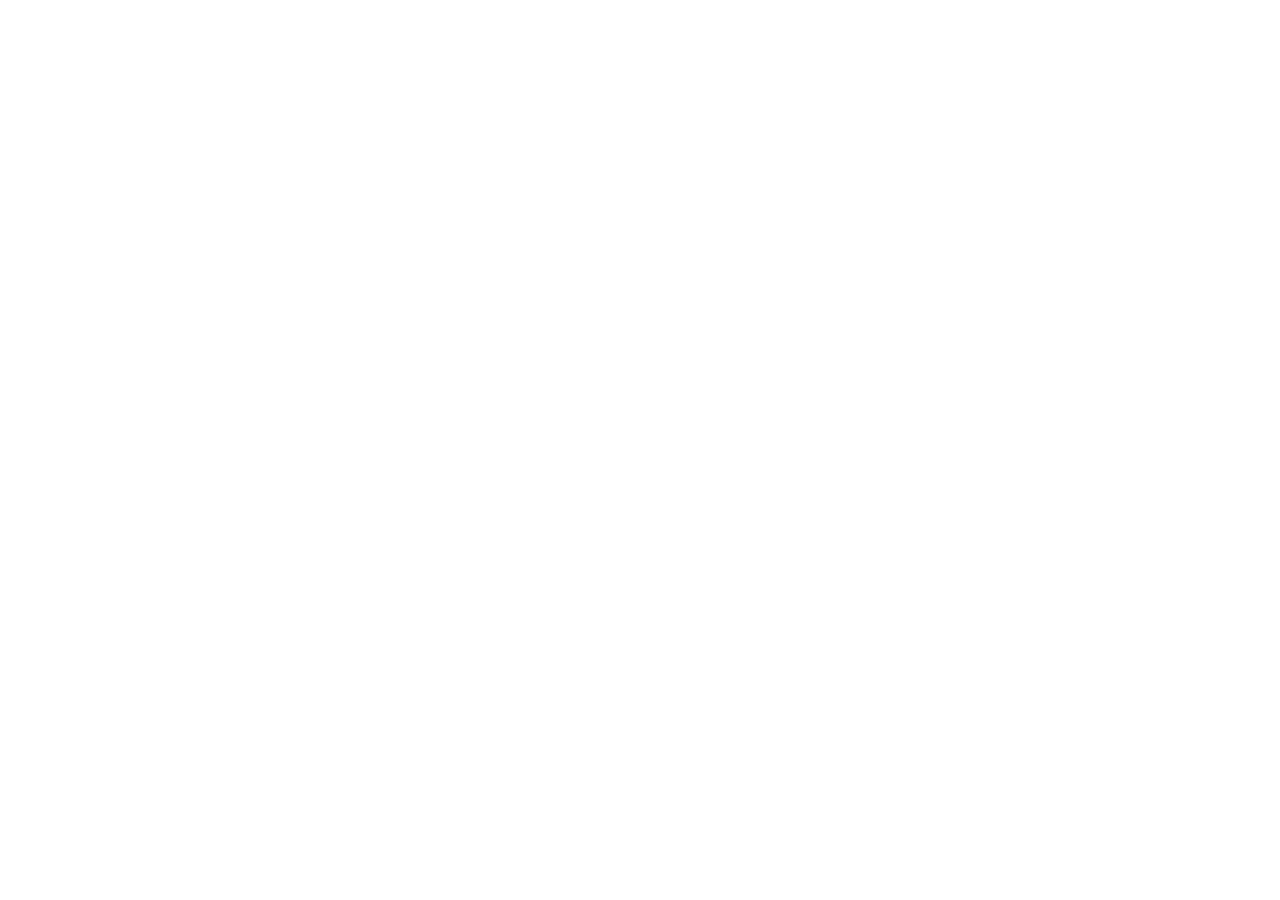
==== index.html @ d5871def "Deploy final portfolio build" ====
<!DOCTYPE html>
<html lang="en">
  <head>
    <meta charset="UTF-8" />
    <meta name="viewport" content="width=device-width, initial-scale=1.0" />
    <title>Naman Pal – Tech Portfolio</title>
    <meta name="description" content="Tech Portfolio of Naman Pal - Computer Science student, Tech Explorer, Coder, and Problem Solver specializing in Data Science and Machine Learning" />
    <meta name="author" content="Naman Pal" />

    <meta property="og:title" content="Naman Pal – Tech Portfolio" />
    <meta property="og:description" content="Modern Tech Portfolio showcasing innovative projects in Data Science, ML, and Web Development" />
    <meta property="og:type" content="website" />

    <link rel="preconnect" href="https://fonts.googleapis.com">
    <link rel="preconnect" href="https://fonts.gstatic.com" crossorigin>
    <link href="https://fonts.googleapis.com/css2?family=Inter:wght@300;400;500;600;700&family=Poppins:wght@300;400;500;600;700;800;900&display=swap" rel="stylesheet">
    <script type="module" crossorigin src="/personal-portfolio/assets/index-BzN7CWS_.js"></script>
    <link rel="stylesheet" crossorigin href="/personal-portfolio/assets/index-D1SRvQn2.css">
  </head>

  <body>
    <div id="root"></div>
  </body>
</html>
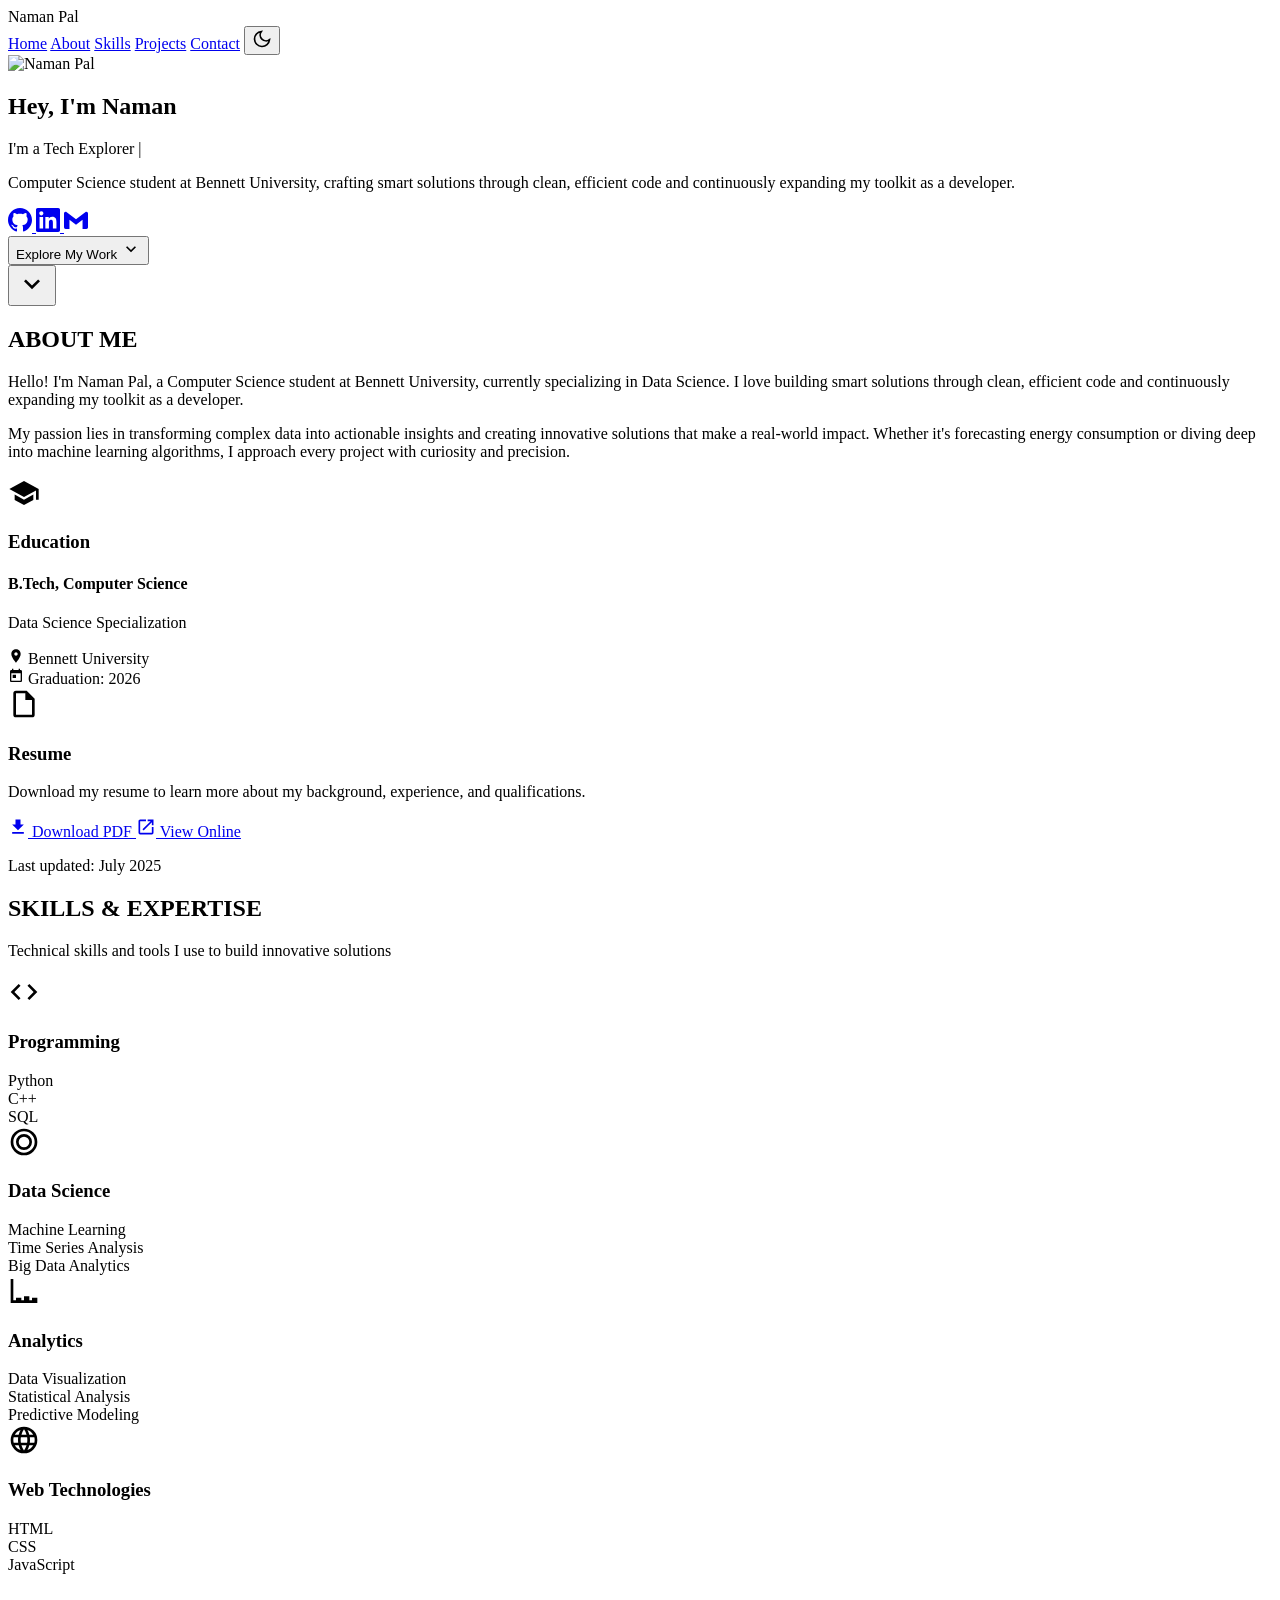
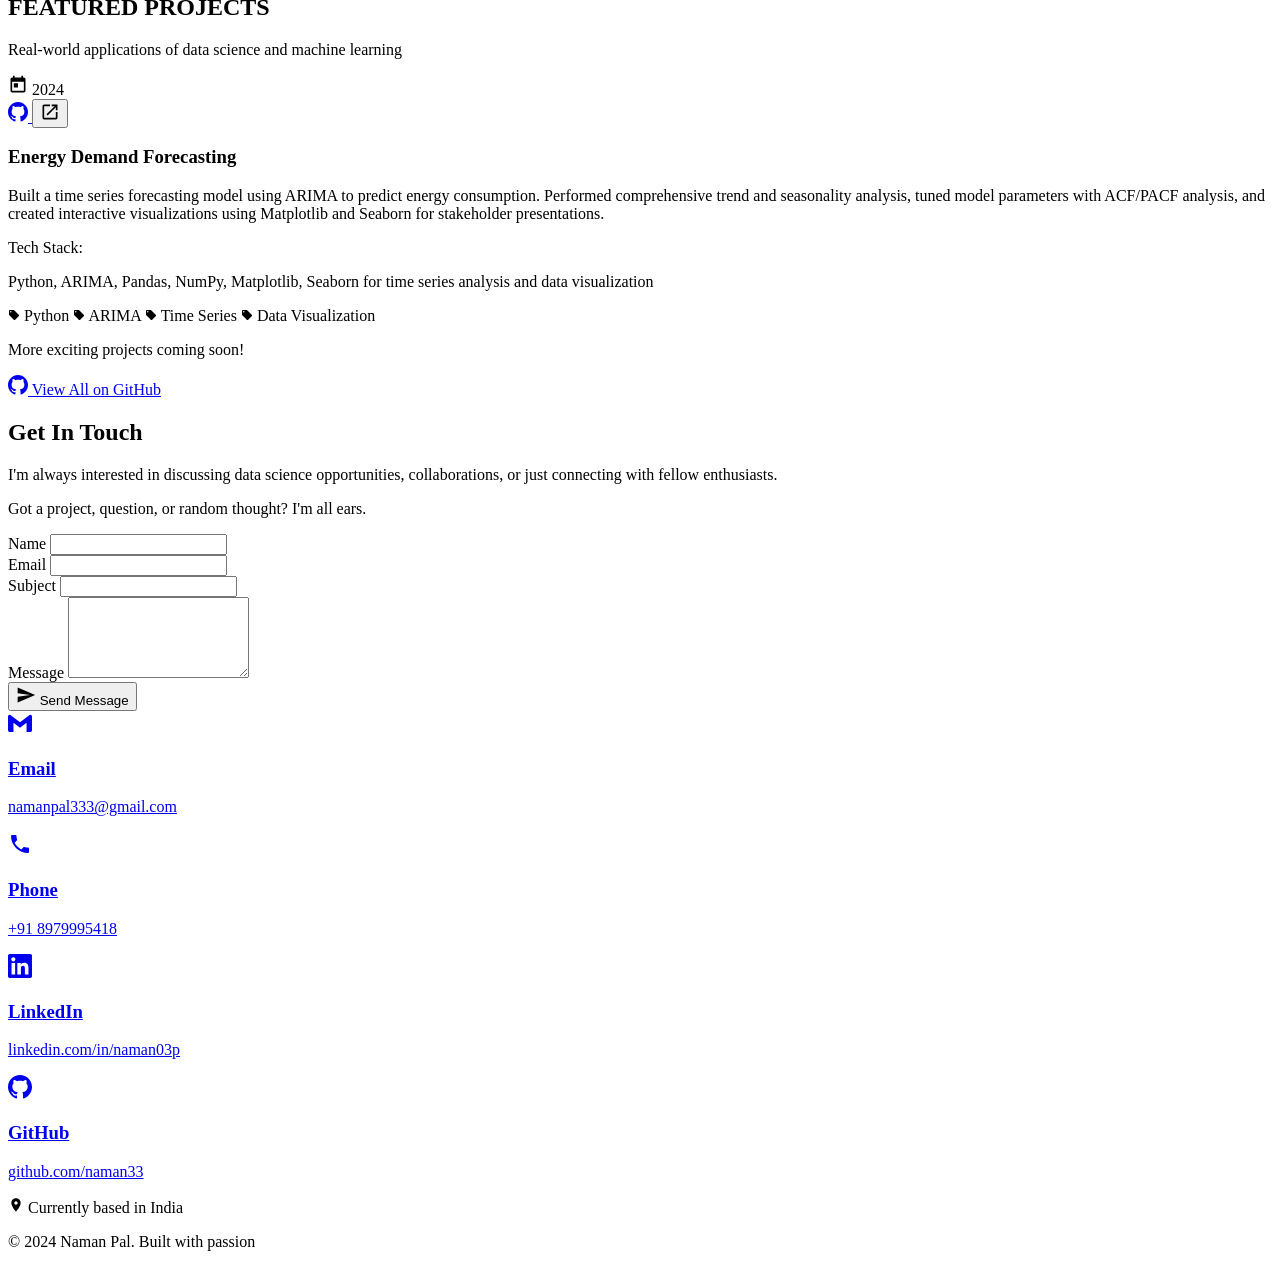
==== commit 7d7598cc: "Update index.html" ====
--- a/index.html
+++ b/index.html
@@ -1,25 +1,482 @@
-
-<!DOCTYPE html>
-<html lang="en">
-  <head>
-    <meta charset="UTF-8" />
-    <meta name="viewport" content="width=device-width, initial-scale=1.0" />
-    <title>Naman Pal – Tech Portfolio</title>
-    <meta name="description" content="Tech Portfolio of Naman Pal - Computer Science student, Tech Explorer, Coder, and Problem Solver specializing in Data Science and Machine Learning" />
-    <meta name="author" content="Naman Pal" />
-
-    <meta property="og:title" content="Naman Pal – Tech Portfolio" />
-    <meta property="og:description" content="Modern Tech Portfolio showcasing innovative projects in Data Science, ML, and Web Development" />
-    <meta property="og:type" content="website" />
-
-    <link rel="preconnect" href="https://fonts.googleapis.com">
-    <link rel="preconnect" href="https://fonts.gstatic.com" crossorigin>
-    <link href="https://fonts.googleapis.com/css2?family=Inter:wght@300;400;500;600;700&family=Poppins:wght@300;400;500;600;700;800;900&display=swap" rel="stylesheet">
-    <script type="module" crossorigin src="/personal-portfolio/assets/index-BzN7CWS_.js"></script>
-    <link rel="stylesheet" crossorigin href="/personal-portfolio/assets/index-D1SRvQn2.css">
-  </head>
-
-  <body>
-    <div id="root"></div>
-  </body>
-</html>
+
+<!DOCTYPE html>
+<html lang="en">
+<head>
+    <meta charset="UTF-8">
+    <meta name="viewport" content="width=device-width, initial-scale=1.0">
+    <title>Naman Pal – Tech Portfolio</title>
+    <meta name="description" content="Tech Portfolio of Naman Pal - Computer Science student, Tech Explorer, Coder, and Problem Solver specializing in Data Science and Machine Learning">
+    <meta name="author" content="Naman Pal">
+    
+    <!-- Favicon -->
+    <link rel="icon" type="image/svg+xml" href="data:image/svg+xml,<svg xmlns=%22http://www.w3.org/2000/svg%22 viewBox=%220 0 100 100%22><text y=%22.9em%22 font-size=%2290%22>👨‍💻</text></svg>">
+    
+    <meta property="og:title" content="Naman Pal – Tech Portfolio">
+    <meta property="og:description" content="Modern Tech Portfolio showcasing innovative projects in Data Science, ML, and Web Development">
+    <meta property="og:type" content="website">
+    
+    <link rel="preconnect" href="https://fonts.googleapis.com">
+    <link rel="preconnect" href="https://fonts.gstatic.com" crossorigin>
+    <link href="https://fonts.googleapis.com/css2?family=Inter:wght@300;400;500;600;700&family=Poppins:wght@300;400;500;600;700;800;900&display=swap" rel="stylesheet">
+    <link rel="stylesheet" href="style.css">
+</head>
+<body>
+    <!-- Navigation -->
+    <nav class="nav-fixed">
+        <div class="nav-container">
+            <div class="nav-brand">Naman Pal</div>
+            <div class="nav-menu">
+                <a href="#home" class="nav-link active" data-section="home">Home</a>
+                <a href="#about" class="nav-link" data-section="about">About</a>
+                <a href="#skills" class="nav-link" data-section="skills">Skills</a>
+                <a href="#projects" class="nav-link" data-section="projects">Projects</a>
+                <a href="#contact" class="nav-link" data-section="contact">Contact</a>
+                <button class="theme-toggle" id="themeToggle">
+                    <span class="theme-icon">
+                        <svg width="20" height="20" viewBox="0 0 24 24" fill="none" stroke="currentColor" stroke-width="2">
+                            <path d="M21 12.79A9 9 0 1 1 11.21 3 7 7 0 0 0 21 12.79z"></path>
+                        </svg>
+                    </span>
+                </button>
+            </div>
+        </div>
+    </nav>
+
+    <!-- Hero Section -->
+    <section id="home" class="hero-section">
+        <div class="floating-particles">
+            <div class="particle"></div>
+            <div class="particle"></div>
+            <div class="particle"></div>
+            <div class="particle"></div>
+            <div class="particle"></div>
+            <div class="particle"></div>
+            <div class="particle"></div>
+            <div class="particle"></div>
+            <div class="particle"></div>
+        </div>
+        
+        <div class="hero-container">
+            <div class="hero-grid">
+                <div class="hero-image">
+                    <div class="profile-wrapper">
+                        <div class="profile-inner">
+                            <img src="https://ik.imagekit.io/gfuz8xxgp/naman_image.jpg?updatedAt=1751610026426" alt="Naman Pal" class="profile-img">
+                        </div>
+                    </div>
+                </div>
+                
+                <div class="hero-content">
+                    <h1 class="hero-title">Hey, I'm Naman</h1>
+                    
+                    <div class="hero-subtitle">
+                        <div class="rotating-text-container">
+                            <span class="static-text">I'm a </span>
+                            <span class="rotating-text" id="rotatingText">Tech Explorer</span>
+                            <span class="cursor">|</span>
+                        </div>
+                        <p class="hero-description">
+                            Computer Science student at Bennett University, crafting smart solutions through 
+                            <span class="highlight">clean, efficient code</span> and continuously 
+                            expanding my toolkit as a developer.
+                        </p>
+                    </div>
+
+                    <div class="social-links">
+                        <a href="https://github.com/naman33" target="_blank" class="social-link">
+                            <svg width="24" height="24" viewBox="0 0 24 24" fill="currentColor">
+                                <path d="M12 0c-6.626 0-12 5.373-12 12 0 5.302 3.438 9.8 8.207 11.387.599.111.793-.261.793-.577v-2.234c-3.338.726-4.033-1.416-4.033-1.416-.546-1.387-1.333-1.756-1.333-1.756-1.089-.745.083-.729.083-.729 1.205.084 1.839 1.237 1.839 1.237 1.07 1.834 2.807 1.304 3.492.997.107-.775.418-1.305.762-1.604-2.665-.305-5.467-1.334-5.467-5.931 0-1.311.469-2.381 1.236-3.221-.124-.303-.535-1.524.117-3.176 0 0 1.008-.322 3.301 1.23.957-.266 1.983-.399 3.003-.404 1.02.005 2.047.138 3.006.404 2.291-1.552 3.297-1.23 3.297-1.23.653 1.653.242 2.874.118 3.176.77.84 1.235 1.911 1.235 3.221 0 4.609-2.807 5.624-5.479 5.921.43.372.823 1.102.823 2.222v3.293c0 .319.192.694.801.576 4.765-1.589 8.199-6.086 8.199-11.386 0-6.627-5.373-12-12-12z"/>
+                            </svg>
+                        </a>
+                        <a href="https://linkedin.com/in/naman03p" target="_blank" class="social-link">
+                            <svg width="24" height="24" viewBox="0 0 24 24" fill="currentColor">
+                                <path d="M20.447 20.452h-3.554v-5.569c0-1.328-.027-3.037-1.852-3.037-1.853 0-2.136 1.445-2.136 2.939v5.667H9.351V9h3.414v1.561h.046c.477-.9 1.637-1.85 3.37-1.85 3.601 0 4.267 2.37 4.267 5.455v6.286zM5.337 7.433c-1.144 0-2.063-.926-2.063-2.065 0-1.138.92-2.063 2.063-2.063 1.14 0 2.064.925 2.064 2.063 0 1.139-.925 2.065-2.064 2.065zm1.782 13.019H3.555V9h3.564v11.452zM22.225 0H1.771C.792 0 0 .774 0 1.729v20.542C0 23.227.792 24 1.771 24h20.451C23.2 24 24 23.227 24 22.271V1.729C24 .774 23.2 0 22.222 0h.003z"/>
+                            </svg>
+                        </a>
+                        <a href="mailto:namanpal333@gmail.com" class="social-link">
+                            <svg width="24" height="24" viewBox="0 0 24 24" fill="currentColor">
+                                <path d="M24 5.457v13.909c0 .904-.732 1.636-1.636 1.636h-3.819V11.73L12 16.64l-6.545-4.91v9.273H1.636A1.636 1.636 0 0 1 0 19.366V5.457c0-.904.732-1.636 1.636-1.636h.445L12 11.365 21.919 3.821h.445c.904 0 1.636.732 1.636 1.636z"/>
+                            </svg>
+                        </a>
+                    </div>
+
+                    <button class="cta-button" onclick="scrollToSection('about')">
+                        Explore My Work
+                        <svg class="cta-arrow" width="20" height="20" viewBox="0 0 24 24" fill="currentColor">
+                            <path d="M7.41 8.59L12 13.17l4.59-4.58L18 10l-6 6-6-6 1.41-1.41z"/>
+                        </svg>
+                    </button>
+                </div>
+            </div>
+
+            <button class="scroll-arrow" onclick="scrollToSection('about')">
+                <svg width="32" height="32" viewBox="0 0 24 24" fill="currentColor">
+                    <path d="M7.41 8.59L12 13.17l4.59-4.58L18 10l-6 6-6-6 1.41-1.41z"/>
+                </svg>
+            </button>
+        </div>
+    </section>
+
+    <!-- About Section -->
+    <section id="about" class="about-section">
+        <div class="about-container">
+            <div class="section-header">
+                <h2 class="section-title">ABOUT ME</h2>
+            </div>
+
+            <div class="about-grid">
+                <div class="about-content">
+                    <div class="about-text">
+                        <p class="about-intro">
+                            Hello! I'm <span class="highlight">Naman Pal</span>, a Computer Science student at Bennett University, currently specializing in Data Science. I love building smart solutions through <span class="highlight">clean, efficient code</span> and continuously expanding my toolkit as a developer.
+                        </p>
+                        
+                        <p class="about-description">
+                            My passion lies in transforming complex data into actionable insights and creating innovative solutions that make a real-world impact. Whether it's forecasting energy consumption or diving deep into machine learning algorithms, I approach every project with <span class="highlight">curiosity and precision</span>.
+                        </p>
+                    </div>
+                </div>
+
+                <div class="about-cards">
+                    <div class="card education-card">
+                        <div class="card-header">
+                            <svg class="card-icon" width="32" height="32" viewBox="0 0 24 24" fill="currentColor">
+                                <path d="M5 13.18v4L12 21l7-3.82v-4L12 17l-7-3.82zM12 3L1 9l11 6 9-4.91V17h2V9L12 3z"/>
+                            </svg>
+                            <h3 class="card-title">Education</h3>
+                        </div>
+                        
+                        <div class="card-content">
+                            <h4 class="degree-title">B.Tech, Computer Science</h4>
+                            <p class="degree-spec">Data Science Specialization</p>
+                            
+                            <div class="degree-details">
+                                <div class="detail-item">
+                                    <svg width="16" height="16" viewBox="0 0 24 24" fill="currentColor">
+                                        <path d="M12 2C8.13 2 5 5.13 5 9c0 5.25 7 13 7 13s7-7.75 7-13c0-3.87-3.13-7-7-7zm0 9.5c-1.38 0-2.5-1.12-2.5-2.5s1.12-2.5 2.5-2.5 2.5 1.12 2.5 2.5-1.12 2.5-2.5 2.5z"/>
+                                    </svg>
+                                    <span>Bennett University</span>
+                                </div>
+                                <div class="detail-item">
+                                    <svg width="16" height="16" viewBox="0 0 24 24" fill="currentColor">
+                                        <path d="M19 3h-1V1h-2v2H8V1H6v2H5c-1.11 0-1.99.89-1.99 2L3 19c0 1.1.89 2 2 2h14c1.1 0 2-.9 2-2V5c0-1.11-.9-2-2-2zm0 16H5V8h14v11zM7 10h5v5H7z"/>
+                                    </svg>
+                                    <span>Graduation: 2026</span>
+                                </div>
+                            </div>
+                        </div>
+                    </div>
+
+                    <div class="card resume-card">
+                        <div class="card-header">
+                            <svg class="card-icon" width="32" height="32" viewBox="0 0 24 24" fill="currentColor">
+                                <path d="M14,2H6A2,2 0 0,0 4,4V20A2,2 0 0,0 6,22H18A2,2 0 0,0 20,20V8L14,2M18,20H6V4H13V9H18V20Z"/>
+                            </svg>
+                            <h3 class="card-title">Resume</h3>
+                        </div>
+                        
+                        <p class="card-description">
+                            Download my resume to learn more about my background, experience, and qualifications.
+                        </p>
+                        
+                        <div class="resume-buttons">
+                            <a href="#" class="resume-btn primary">
+                                <svg width="20" height="20" viewBox="0 0 24 24" fill="currentColor">
+                                    <path d="M5,20H19V18H5M19,9H15V3H9V9H5L12,16L19,9Z"/>
+                                </svg>
+                                Download PDF
+                            </a>
+                            
+                            <a href="#" class="resume-btn secondary">
+                                <svg width="20" height="20" viewBox="0 0 24 24" fill="currentColor">
+                                    <path d="M14,3V5H17.59L7.76,14.83L9.17,16.24L19,6.41V10H21V3M19,19H5V5H12V3H5C3.89,3 3,3.9 3,5V19A2,2 0 0,0 5,21H19A2,2 0 0,0 21,19V12H19V19Z"/>
+                                </svg>
+                                View Online
+                            </a>
+                        </div>
+                        
+                        <p class="update-text">Last updated: July 2025</p>
+                    </div>
+                </div>
+            </div>
+        </div>
+    </section>
+
+    <!-- Skills Section -->
+    <section id="skills" class="skills-section">
+        <div class="skills-container">
+            <div class="section-header">
+                <h2 class="section-title">SKILLS & EXPERTISE</h2>
+                <p class="section-subtitle">Technical skills and tools I use to build innovative solutions</p>
+            </div>
+
+            <div class="skills-grid">
+                <div class="skill-card yellow-card">
+                    <div class="skill-icon">
+                        <svg width="32" height="32" viewBox="0 0 24 24" fill="currentColor">
+                            <path d="M9.4 16.6L4.8 12l4.6-4.6L8 6l-6 6 6 6 1.4-1.4zm5.2 0L19.2 12l-4.6-4.6L16 6l6 6-6 6-1.4-1.4z"/>
+                        </svg>
+                    </div>
+                    <h3 class="skill-title">Programming</h3>
+                    <div class="skill-items">
+                        <div class="skill-item">Python</div>
+                        <div class="skill-item">C++</div>
+                        <div class="skill-item">SQL</div>
+                    </div>
+                </div>
+
+                <div class="skill-card pink-card">
+                    <div class="skill-icon">
+                        <svg width="32" height="32" viewBox="0 0 24 24" fill="currentColor">
+                            <path d="M12,2A10,10 0 0,0 2,12A10,10 0 0,0 12,22A10,10 0 0,0 22,12A10,10 0 0,0 12,2M12,4C16.41,4 20,7.59 20,12C20,16.41 16.41,20 12,20C7.59,20 4,16.41 4,12C4,7.59 7.59,4 12,4M12,6A6,6 0 0,0 6,12A6,6 0 0,0 12,18A6,6 0 0,0 18,12A6,6 0 0,0 12,6M12,8A4,4 0 0,1 16,12A4,4 0 0,1 12,16A4,4 0 0,1 8,12A4,4 0 0,1 12,8Z"/>
+                        </svg>
+                    </div>
+                    <h3 class="skill-title">Data Science</h3>
+                    <div class="skill-items">
+                        <div class="skill-item">Machine Learning</div>
+                        <div class="skill-item">Time Series Analysis</div>
+                        <div class="skill-item">Big Data Analytics</div>
+                    </div>
+                </div>
+
+                <div class="skill-card teal-card">
+                    <div class="skill-icon">
+                        <svg width="32" height="32" viewBox="0 0 24 24" fill="currentColor">
+                            <path d="M22,21H2V3H4V19H6V17H10V19H12V16H16V19H18V17H22V21Z"/>
+                        </svg>
+                    </div>
+                    <h3 class="skill-title">Analytics</h3>
+                    <div class="skill-items">
+                        <div class="skill-item">Data Visualization</div>
+                        <div class="skill-item">Statistical Analysis</div>
+                        <div class="skill-item">Predictive Modeling</div>
+                    </div>
+                </div>
+
+                <div class="skill-card blue-card">
+                    <div class="skill-icon">
+                        <svg width="32" height="32" viewBox="0 0 24 24" fill="currentColor">
+                            <path d="M16.36,14C16.44,13.34 16.5,12.68 16.5,12C16.5,11.32 16.44,10.66 16.36,10H19.74C19.9,10.64 20,11.31 20,12C20,12.69 19.9,13.36 19.74,14M14.59,19.56C15.19,18.45 15.65,17.25 15.97,16H18.92C17.96,17.65 16.43,18.93 14.59,19.56M14.34,14H9.66C9.56,13.34 9.5,12.68 9.5,12C9.5,11.32 9.56,10.65 9.66,10H14.34C14.43,10.65 14.5,11.32 14.5,12C14.5,12.68 14.43,13.34 14.34,14M12,19.96C11.17,18.76 10.5,17.43 10.09,16H13.91C13.5,17.43 12.83,18.76 12,19.96M8,8H5.08C6.03,6.34 7.57,5.06 9.4,4.44C8.8,5.55 8.35,6.75 8,8M5.08,16H8C8.35,17.25 8.8,18.45 9.4,19.56C7.57,18.93 6.03,17.65 5.08,16M4.26,14C4.1,13.36 4,12.69 4,12C4,11.31 4.1,10.64 4.26,10H7.64C7.56,10.66 7.5,11.32 7.5,12C7.5,12.68 7.56,13.34 7.64,14M12,4.03C12.83,5.23 13.5,6.57 13.91,8H10.09C10.5,6.57 11.17,5.23 12,4.03M18.92,8H15.97C15.65,6.75 15.19,5.55 14.59,4.44C16.43,5.07 17.96,6.34 18.92,8M12,2C6.47,2 2,6.5 2,12A10,10 0 0,0 12,22A10,10 0 0,0 22,12A10,10 0 0,0 12,2Z"/>
+                        </svg>
+                    </div>
+                    <h3 class="skill-title">Web Technologies</h3>
+                    <div class="skill-items">
+                        <div class="skill-item">HTML</div>
+                        <div class="skill-item">CSS</div>
+                        <div class="skill-item">JavaScript</div>
+                    </div>
+                </div>
+            </div>
+        </div>
+    </section>
+
+    <!-- Projects Section -->
+    <section id="projects" class="projects-section">
+        <div class="projects-container">
+            <div class="section-header">
+                <h2 class="section-title">FEATURED PROJECTS</h2>
+                <p class="section-subtitle">Real-world applications of data science and machine learning</p>
+            </div>
+
+            <div class="projects-grid">
+                <div class="project-card purple-card">
+                    <div class="project-header">
+                        <div class="project-date">
+                            <svg width="20" height="20" viewBox="0 0 24 24" fill="currentColor">
+                                <path d="M19 3h-1V1h-2v2H8V1H6v2H5c-1.11 0-1.99.89-1.99 2L3 19c0 1.1.89 2 2 2h14c1.1 0 2-.9 2-2V5c0-1.11-.9-2-2-2zm0 16H5V8h14v11zM7 10h5v5H7z"/>
+                            </svg>
+                            <span>2024</span>
+                        </div>
+                        <div class="project-links">
+                            <a href="https://github.com/naman33/Energy_Demand_Forecasting" target="_blank" class="project-link">
+                                <svg width="20" height="20" viewBox="0 0 24 24" fill="currentColor">
+                                    <path d="M12 0c-6.626 0-12 5.373-12 12 0 5.302 3.438 9.8 8.207 11.387.599.111.793-.261.793-.577v-2.234c-3.338.726-4.033-1.416-4.033-1.416-.546-1.387-1.333-1.756-1.333-1.756-1.089-.745.083-.729.083-.729 1.205.084 1.839 1.237 1.839 1.237 1.07 1.834 2.807 1.304 3.492.997.107-.775.418-1.305.762-1.604-2.665-.305-5.467-1.334-5.467-5.931 0-1.311.469-2.381 1.236-3.221-.124-.303-.535-1.524.117-3.176 0 0 1.008-.322 3.301 1.23.957-.266 1.983-.399 3.003-.404 1.02.005 2.047.138 3.006.404 2.291-1.552 3.297-1.23 3.297-1.23.653 1.653.242 2.874.118 3.176.77.84 1.235 1.911 1.235 3.221 0 4.609-2.807 5.624-5.479 5.921.43.372.823 1.102.823 2.222v3.293c0 .319.192.694.801.576 4.765-1.589 8.199-6.086 8.199-11.386 0-6.627-5.373-12-12-12z"/>
+                                </svg>
+                            </a>
+                            <button class="project-link disabled">
+                                <svg width="20" height="20" viewBox="0 0 24 24" fill="currentColor">
+                                    <path d="M14,3V5H17.59L7.76,14.83L9.17,16.24L19,6.41V10H21V3M19,19H5V5H12V3H5C3.89,3 3,3.9 3,5V19A2,2 0 0,0 5,21H19A2,2 0 0,0 21,19V12H19V19Z"/>
+                                </svg>
+                            </button>
+                        </div>
+                    </div>
+
+                    <h3 class="project-title">Energy Demand Forecasting</h3>
+                    
+                    <p class="project-description">
+                        Built a time series forecasting model using ARIMA to predict energy consumption. Performed comprehensive trend and seasonality analysis, tuned model parameters with ACF/PACF analysis, and created interactive visualizations using Matplotlib and Seaborn for stakeholder presentations.
+                    </p>
+
+                    <div class="project-tech-stack">
+                        <p class="tech-stack-label">Tech Stack:</p>
+                        <p class="tech-stack-summary">Python, ARIMA, Pandas, NumPy, Matplotlib, Seaborn for time series analysis and data visualization</p>
+                    </div>
+
+                    <div class="project-tags">
+                        <span class="project-tag">
+                            <svg width="12" height="12" viewBox="0 0 24 24" fill="currentColor">
+                                <path d="M5.5,7A1.5,1.5 0 0,1 4,5.5A1.5,1.5 0 0,1 5.5,4A1.5,1.5 0 0,1 7,5.5A1.5,1.5 0 0,1 5.5,7M21.41,11.58L12.41,2.58C12.05,2.22 11.55,2 11,2H4C2.89,2 2,2.89 2,4V11C2,11.55 2.22,12.05 2.59,12.41L11.58,21.41C11.95,21.78 12.45,22 13,22C13.55,22 14.05,21.78 14.41,21.41L21.41,14.41C21.78,14.05 22,13.55 22,13C22,12.45 21.78,11.95 21.41,11.58Z"/>
+                            </svg>
+                            Python
+                        </span>
+                        <span class="project-tag">
+                            <svg width="12" height="12" viewBox="0 0 24 24" fill="currentColor">
+                                <path d="M5.5,7A1.5,1.5 0 0,1 4,5.5A1.5,1.5 0 0,1 5.5,4A1.5,1.5 0 0,1 7,5.5A1.5,1.5 0 0,1 5.5,7M21.41,11.58L12.41,2.58C12.05,2.22 11.55,2 11,2H4C2.89,2 2,2.89 2,4V11C2,11.55 2.22,12.05 2.59,12.41L11.58,21.41C11.95,21.78 12.45,22 13,22C13.55,22 14.05,21.78 14.41,21.41L21.41,14.41C21.78,14.05 22,13.55 22,13C22,12.45 21.78,11.95 21.41,11.58Z"/>
+                            </svg>
+                            ARIMA
+                        </span>
+                        <span class="project-tag">
+                            <svg width="12" height="12" viewBox="0 0 24 24" fill="currentColor">
+                                <path d="M5.5,7A1.5,1.5 0 0,1 4,5.5A1.5,1.5 0 0,1 5.5,4A1.5,1.5 0 0,1 7,5.5A1.5,1.5 0 0,1 5.5,7M21.41,11.58L12.41,2.58C12.05,2.22 11.55,2 11,2H4C2.89,2 2,2.89 2,4V11C2,11.55 2.22,12.05 2.59,12.41L11.58,21.41C11.95,21.78 12.45,22 13,22C13.55,22 14.05,21.78 14.41,21.41L21.41,14.41C21.78,14.05 22,13.55 22,13C22,12.45 21.78,11.95 21.41,11.58Z"/>
+                            </svg>
+                            Time Series
+                        </span>
+                        <span class="project-tag">
+                            <svg width="12" height="12" viewBox="0 0 24 24" fill="currentColor">
+                                <path d="M5.5,7A1.5,1.5 0 0,1 4,5.5A1.5,1.5 0 0,1 5.5,4A1.5,1.5 0 0,1 7,5.5A1.5,1.5 0 0,1 5.5,7M21.41,11.58L12.41,2.58C12.05,2.22 11.55,2 11,2H4C2.89,2 2,2.89 2,4V11C2,11.55 2.22,12.05 2.59,12.41L11.58,21.41C11.95,21.78 12.45,22 13,22C13.55,22 14.05,21.78 14.41,21.41L21.41,14.41C21.78,14.05 22,13.55 22,13C22,12.45 21.78,11.95 21.41,11.58Z"/>
+                            </svg>
+                            Data Visualization
+                        </span>
+                    </div>
+                </div>
+            </div>
+
+            <div class="projects-footer">
+                <p class="projects-note">More exciting projects coming soon!</p>
+                <a href="https://github.com/naman33" target="_blank" class="github-btn">
+                    <svg width="20" height="20" viewBox="0 0 24 24" fill="currentColor">
+                        <path d="M12 0c-6.626 0-12 5.373-12 12 0 5.302 3.438 9.8 8.207 11.387.599.111.793-.261.793-.577v-2.234c-3.338.726-4.033-1.416-4.033-1.416-.546-1.387-1.333-1.756-1.333-1.756-1.089-.745.083-.729.083-.729 1.205.084 1.839 1.237 1.839 1.237 1.07 1.834 2.807 1.304 3.492.997.107-.775.418-1.305.762-1.604-2.665-.305-5.467-1.334-5.467-5.931 0-1.311.469-2.381 1.236-3.221-.124-.303-.535-1.524.117-3.176 0 0 1.008-.322 3.301 1.23.957-.266 1.983-.399 3.003-.404 1.02.005 2.047.138 3.006.404 2.291-1.552 3.297-1.23 3.297-1.23.653 1.653.242 2.874.118 3.176.77.84 1.235 1.911 1.235 3.221 0 4.609-2.807 5.624-5.479 5.921.43.372.823 1.102.823 2.222v3.293c0 .319.192.694.801.576 4.765-1.589 8.199-6.086 8.199-11.386 0-6.627-5.373-12-12-12z"/>
+                    </svg>
+                    View All on GitHub
+                </a>
+            </div>
+        </div>
+    </section>
+
+    <!-- Contact Section -->
+    <section id="contact" class="contact-section">
+        <div class="contact-container">
+            <h2 class="section-title">Get In Touch</h2>
+            
+            <div class="contact-intro">
+                <p class="contact-description">
+                    I'm always interested in discussing data science opportunities, collaborations, or just connecting with fellow enthusiasts.
+                </p>
+                <p class="contact-note">Got a project, question, or random thought? I'm all ears.</p>
+            </div>
+            
+            <!-- Contact Form -->
+            <div class="contact-form-container">
+                <form id="contactForm" class="contact-form">
+                    <div class="form-row">
+                        <div class="form-group">
+                            <label for="name">Name</label>
+                            <input type="text" id="name" name="name" required>
+                        </div>
+                        <div class="form-group">
+                            <label for="email">Email</label>
+                            <input type="email" id="email" name="email" required>
+                        </div>
+                    </div>
+                    <div class="form-group">
+                        <label for="subject">Subject</label>
+                        <input type="text" id="subject" name="subject" required>
+                    </div>
+                    <div class="form-group">
+                        <label for="message">Message</label>
+                        <textarea id="message" name="message" rows="5" required></textarea>
+                    </div>
+                    <button type="submit" class="submit-btn">
+                        <svg width="20" height="20" viewBox="0 0 24 24" fill="currentColor">
+                            <path d="M2,21L23,12L2,3V10L17,12L2,14V21Z"/>
+                        </svg>
+                        Send Message
+                    </button>
+                </form>
+            </div>
+            
+            <div class="contact-grid">
+                <a href="mailto:namanpal333@gmail.com" class="contact-card">
+                    <div class="contact-icon">
+                        <svg width="24" height="24" viewBox="0 0 24 24" fill="currentColor">
+                            <path d="M24 5.457v13.909c0 .904-.732 1.636-1.636 1.636h-3.819V11.73L12 16.64l-6.545-4.91v9.273H1.636A1.636 1.636 0 0 1 0 19.366V5.457c0-.904.732-1.636 1.636-1.636h.445L12 11.365 21.919 3.821h.445c.904 0 1.636.732 1.636 1.636z"/>
+                        </svg>
+                    </div>
+                    <div class="contact-info">
+                        <h3 class="contact-label">Email</h3>
+                        <p class="contact-value">namanpal333@gmail.com</p>
+                    </div>
+                </a>
+
+                <a href="tel:+918979995418" class="contact-card">
+                    <div class="contact-icon">
+                        <svg width="24" height="24" viewBox="0 0 24 24" fill="currentColor">
+                            <path d="M6.62,10.79C8.06,13.62 10.38,15.94 13.21,17.38L15.41,15.18C15.69,14.9 16.08,14.82 16.43,14.93C17.55,15.3 18.75,15.5 20,15.5A1,1 0 0,1 21,16.5V20A1,1 0 0,1 20,21A17,17 0 0,1 3,4A1,1 0 0,1 4,3H7.5A1,1 0 0,1 8.5,4C8.5,5.25 8.7,6.45 9.07,7.57C9.18,7.92 9.1,8.31 8.82,8.59L6.62,10.79Z"/>
+                        </svg>
+                    </div>
+                    <div class="contact-info">
+                        <h3 class="contact-label">Phone</h3>
+                        <p class="contact-value">+91 8979995418</p>
+                    </div>
+                </a>
+
+                <a href="https://linkedin.com/in/naman03p" target="_blank" class="contact-card">
+                    <div class="contact-icon">
+                        <svg width="24" height="24" viewBox="0 0 24 24" fill="currentColor">
+                            <path d="M20.447 20.452h-3.554v-5.569c0-1.328-.027-3.037-1.852-3.037-1.853 0-2.136 1.445-2.136 2.939v5.667H9.351V9h3.414v1.561h.046c.477-.9 1.637-1.85 3.37-1.85 3.601 0 4.267 2.37 4.267 5.455v6.286zM5.337 7.433c-1.144 0-2.063-.926-2.063-2.065 0-1.138.92-2.063 2.063-2.063 1.14 0 2.064.925 2.064 2.063 0 1.139-.925 2.065-2.064 2.065zm1.782 13.019H3.555V9h3.564v11.452zM22.225 0H1.771C.792 0 0 .774 0 1.729v20.542C0 23.227.792 24 1.771 24h20.451C23.2 24 24 23.227 24 22.271V1.729C24 .774 23.2 0 22.222 0h.003z"/>
+                        </svg>
+                    </div>
+                    <div class="contact-info">
+                        <h3 class="contact-label">LinkedIn</h3>
+                        <p class="contact-value">linkedin.com/in/naman03p</p>
+                    </div>
+                </a>
+
+                <a href="https://github.com/naman33" target="_blank" class="contact-card">
+                    <div class="contact-icon">
+                        <svg width="24" height="24" viewBox="0 0 24 24" fill="currentColor">
+                            <path d="M12 0c-6.626 0-12 5.373-12 12 0 5.302 3.438 9.8 8.207 11.387.599.111.793-.261.793-.577v-2.234c-3.338.726-4.033-1.416-4.033-1.416-.546-1.387-1.333-1.756-1.333-1.756-1.089-.745.083-.729.083-.729 1.205.084 1.839 1.237 1.839 1.237 1.07 1.834 2.807 1.304 3.492.997.107-.775.418-1.305.762-1.604-2.665-.305-5.467-1.334-5.467-5.931 0-1.311.469-2.381 1.236-3.221-.124-.303-.535-1.524.117-3.176 0 0 1.008-.322 3.301 1.23.957-.266 1.983-.399 3.003-.404 1.02.005 2.047.138 3.006.404 2.291-1.552 3.297-1.23 3.297-1.23.653 1.653.242 2.874.118 3.176.77.84 1.235 1.911 1.235 3.221 0 4.609-2.807 5.624-5.479 5.921.43.372.823 1.102.823 2.222v3.293c0 .319.192.694.801.576 4.765-1.589 8.199-6.086 8.199-11.386 0-6.627-5.373-12-12-12z"/>
+                        </svg>
+                    </div>
+                    <div class="contact-info">
+                        <h3 class="contact-label">GitHub</h3>
+                        <p class="contact-value">github.com/naman33</p>
+                    </div>
+                </a>
+            </div>
+            
+            <div class="contact-footer">
+                <div class="location">
+                    <svg width="16" height="16" viewBox="0 0 24 24" fill="currentColor">
+                        <path d="M12 2C8.13 2 5 5.13 5 9c0 5.25 7 13 7 13s7-7.75 7-13c0-3.87-3.13-7-7-7zm0 9.5c-1.38 0-2.5-1.12-2.5-2.5s1.12-2.5 2.5-2.5 2.5 1.12 2.5 2.5-1.12 2.5-2.5 2.5z"/>
+                    </svg>
+                    <span>Currently based in India</span>
+                </div>
+                
+                <p class="copyright">© 2024 Naman Pal. Built with passion</p>
+            </div>
+        </div>
+    </section>
+
+    <script src="script.js"></script>
+    <!-- EmailJS SDK -->
+<script src="https://cdn.emailjs.com/dist/email.min.js"></script>
+<script>
+  (function(){
+    emailjs.init("o32SIZgy_GVxf6VKa"); // 👈 Replace with your actual EmailJS public key
+  })();
+
+  document.getElementById('contactForm').addEventListener('submit', function(event) {
+    event.preventDefault();
+
+    emailjs.sendForm('service_2h7gw1i', 'template_o6ddseb', this)
+      .then(() => {
+        alert(' Message sent successfully!');
+        this.reset(); // Reset form after successful send
+      }, (error) => {
+        alert('Failed to send message: ' + error.text);
+      });
+  });
+</script>
+</body>
+</html>
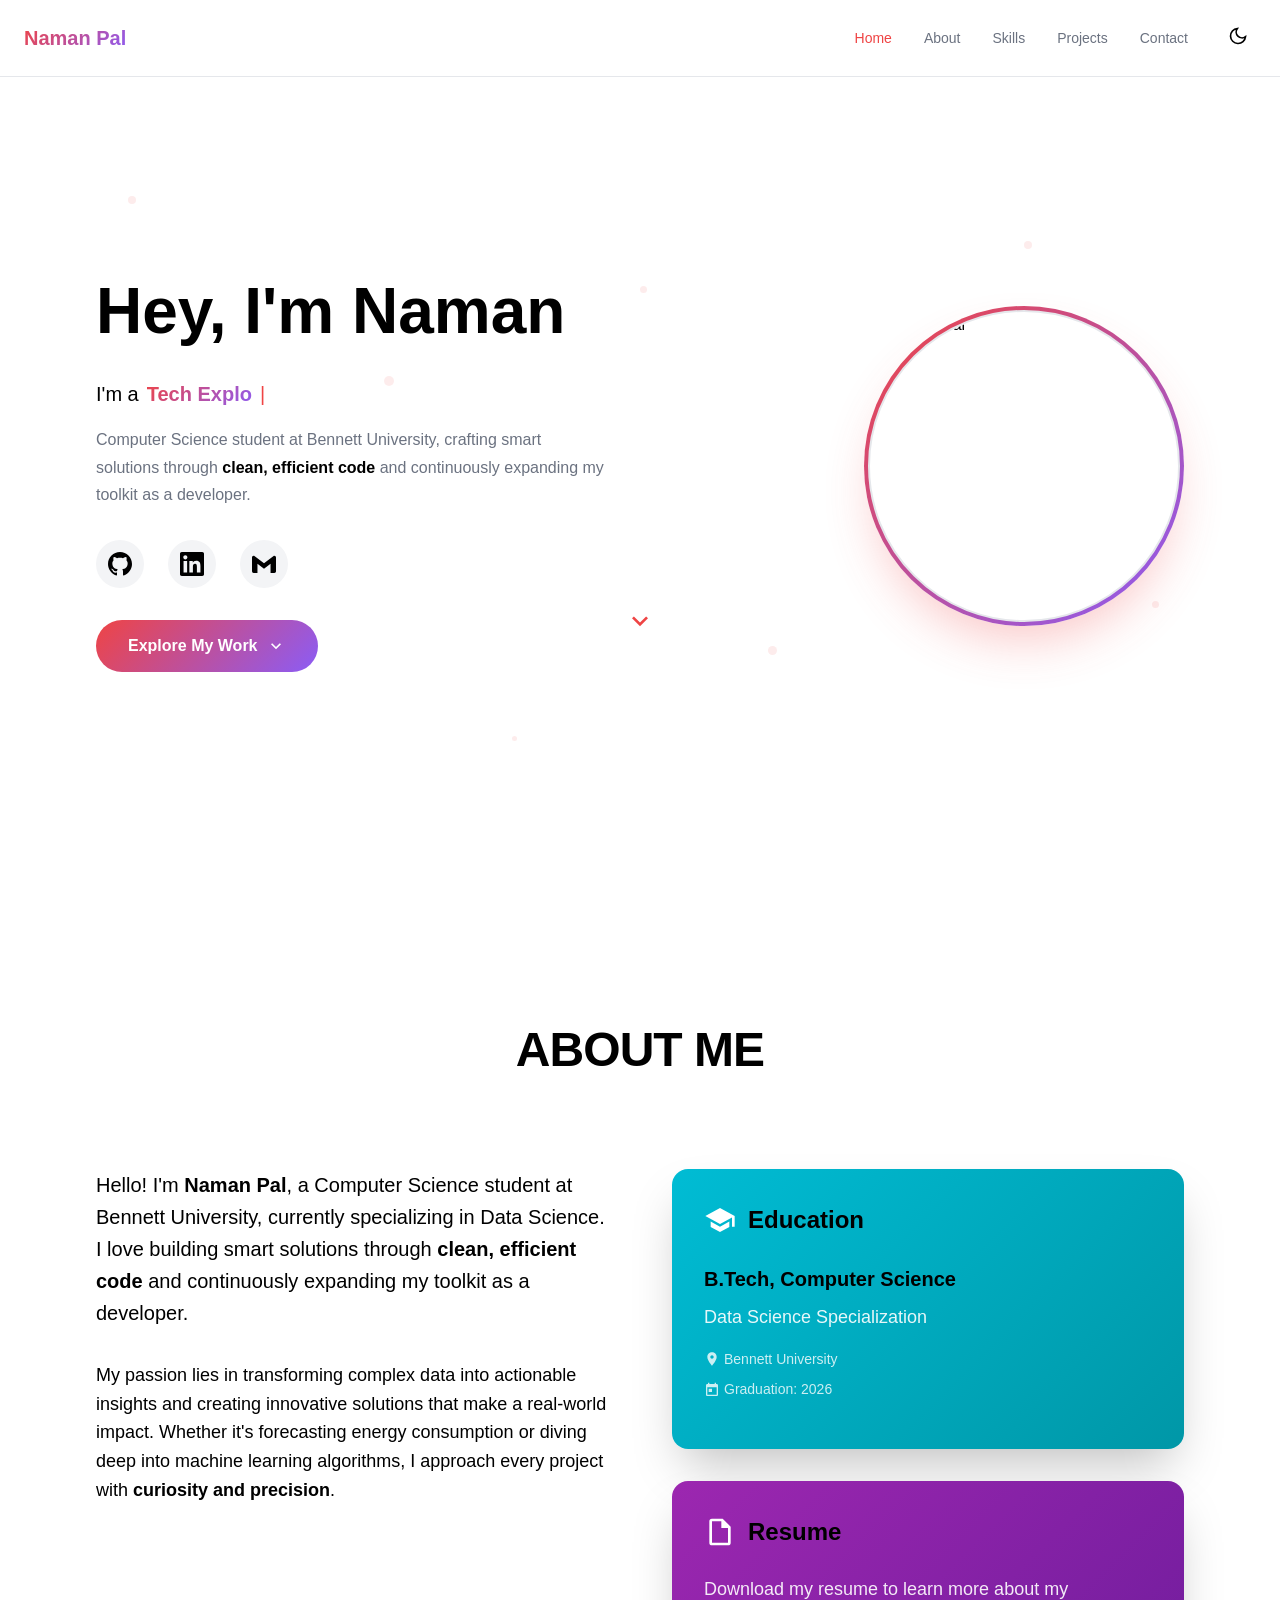
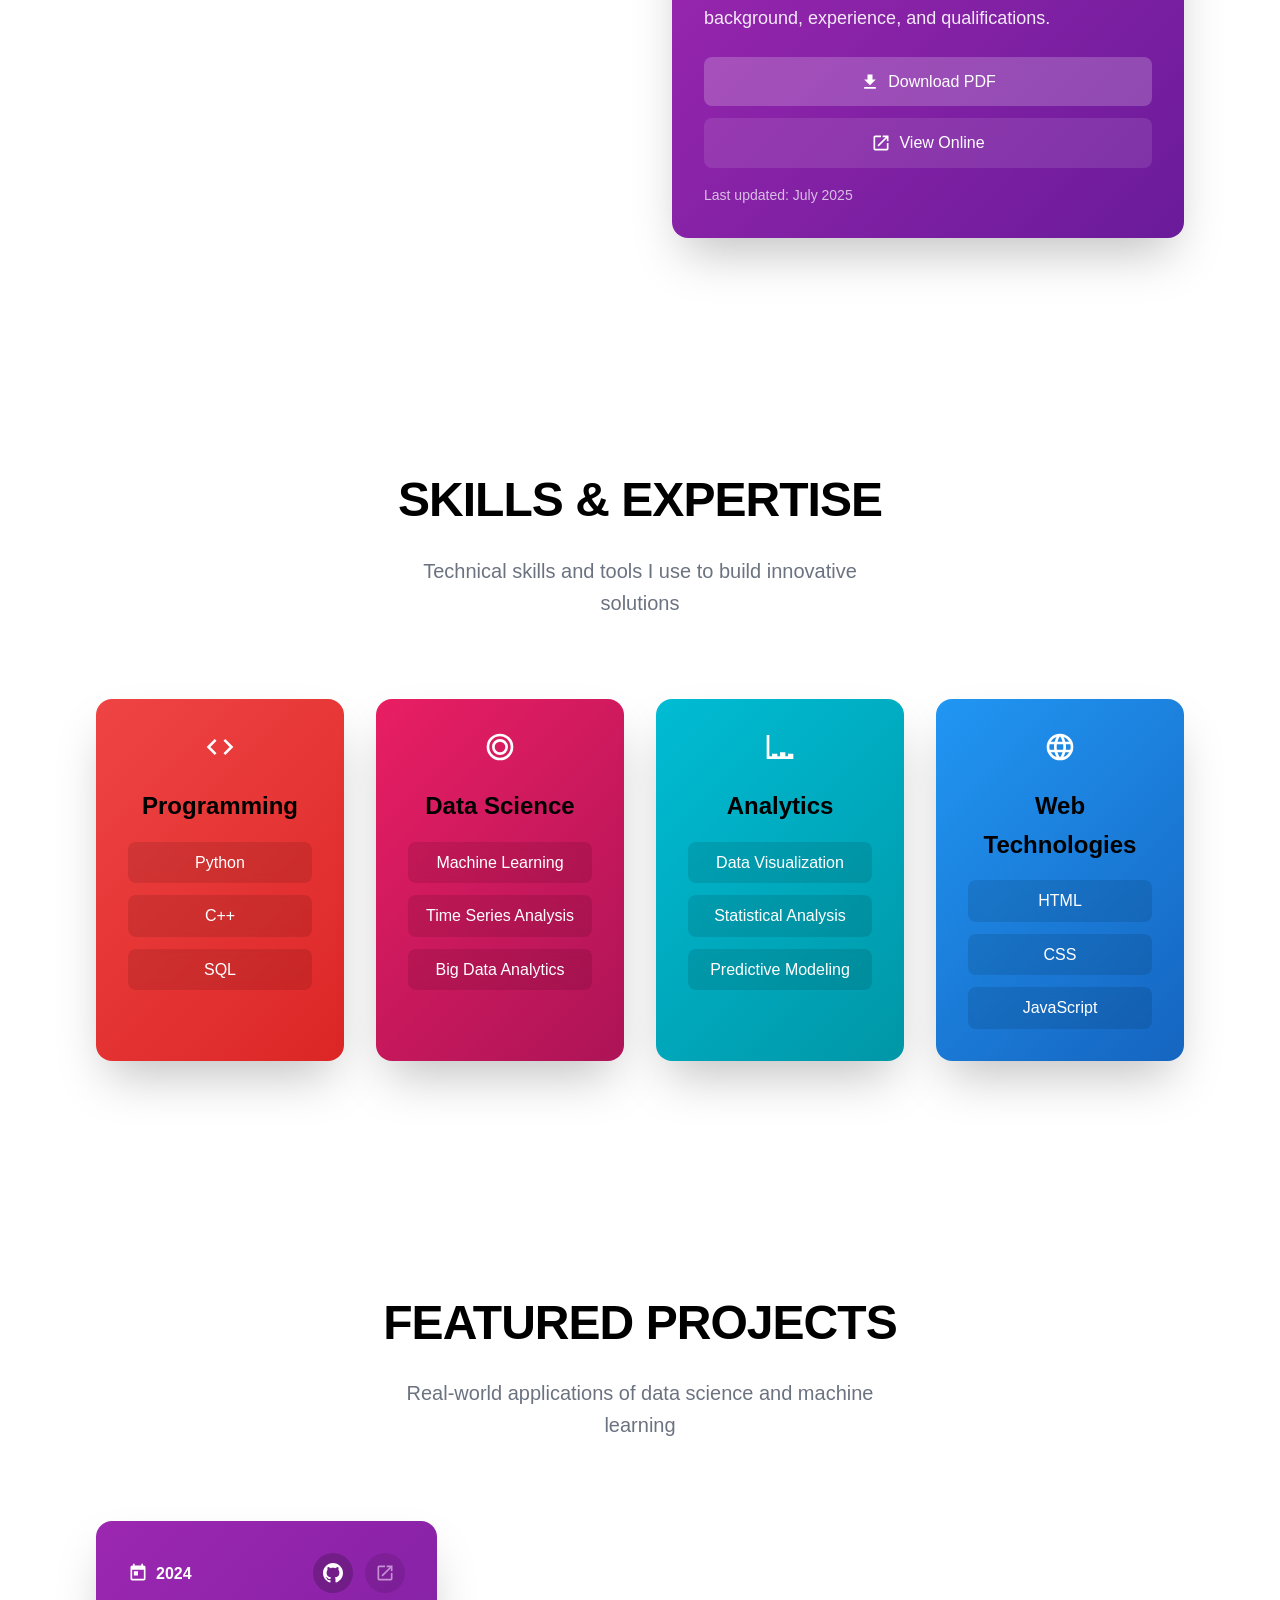
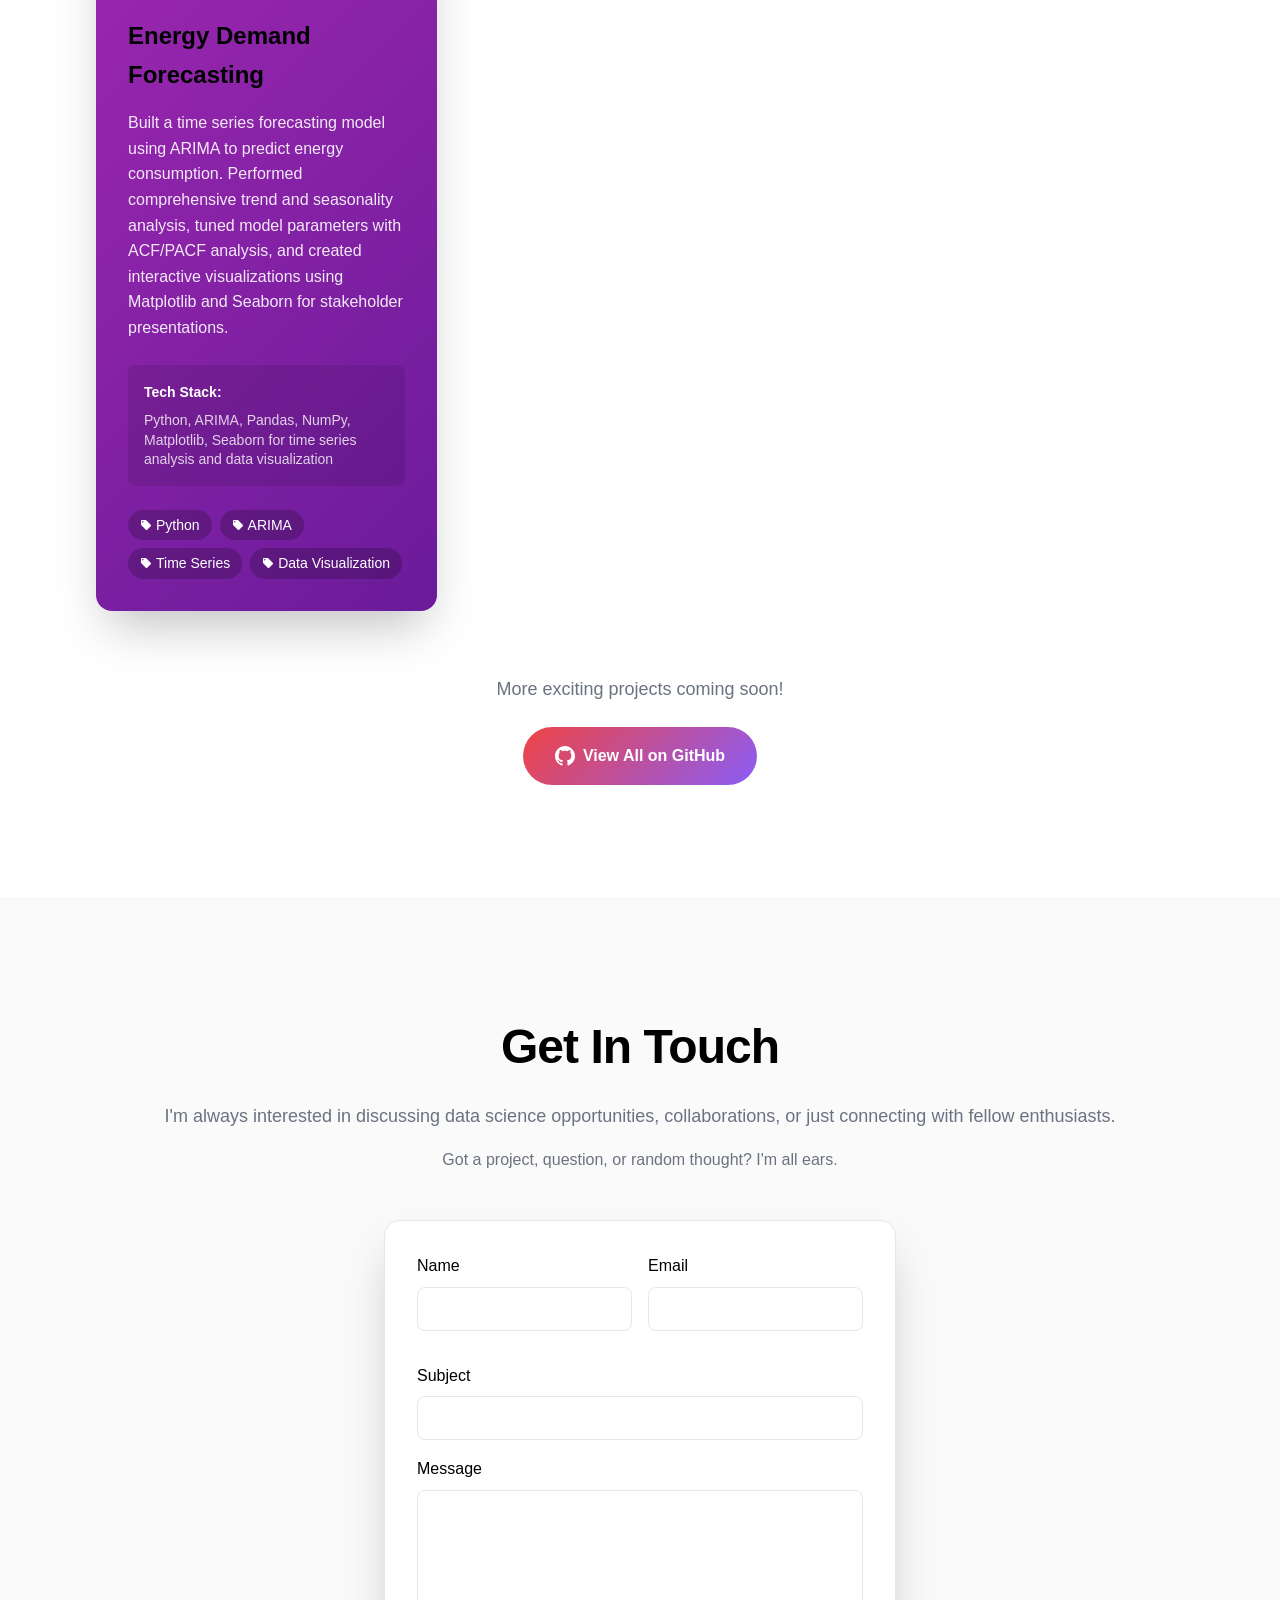
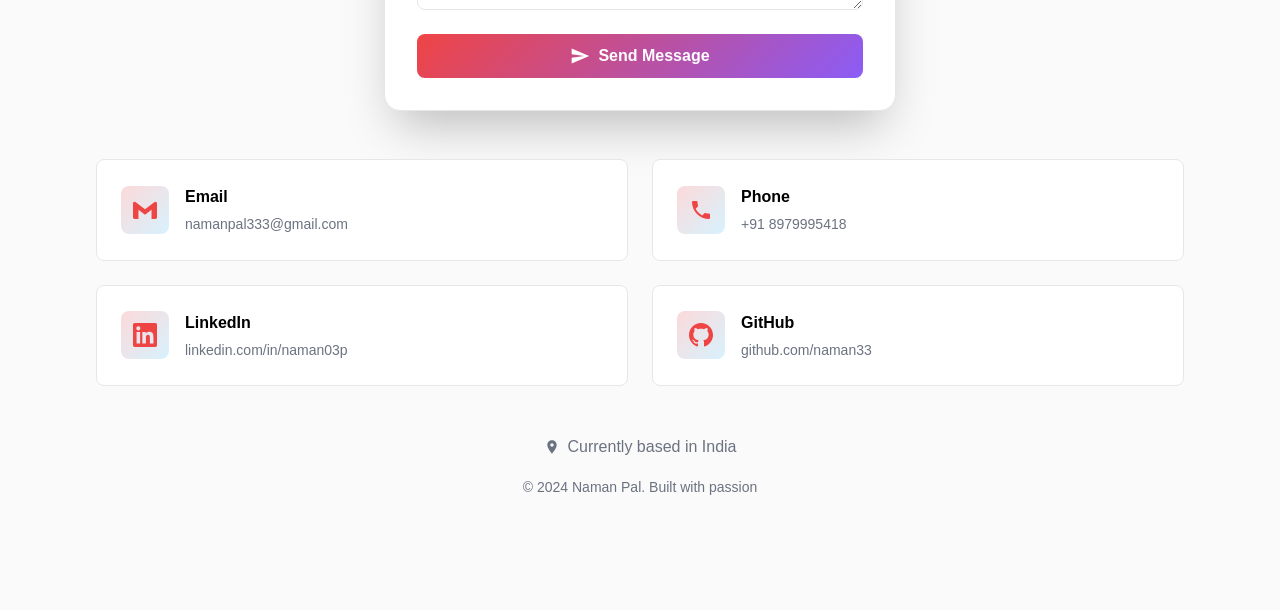
==== commit b66fb7d8: "Update index.html" ====
--- a/index.html
+++ b/index.html
@@ -9,7 +9,7 @@
     <meta name="author" content="Naman Pal">
     
     <!-- Favicon -->
-    <link rel="icon" type="image/svg+xml" href="data:image/svg+xml,<svg xmlns=%22http://www.w3.org/2000/svg%22 viewBox=%220 0 100 100%22><text y=%22.9em%22 font-size=%2290%22>👨‍💻</text></svg>">
+    <link rel="icon" type="image/svg+xml" href="data:image/svg+xml,%3Csvg xmlns='http://www.w3.org/2000/svg' viewBox='0 0 100 100'%3E%3Ctext y='0.9em' font-size='90'%3ENP%3C/text%3E%3C/svg%3E">
     
     <meta property="og:title" content="Naman Pal – Tech Portfolio">
     <meta property="og:description" content="Modern Tech Portfolio showcasing innovative projects in Data Science, ML, and Web Development">
@@ -180,7 +180,7 @@
                         </p>
                         
                         <div class="resume-buttons">
-                            <a href="#" class="resume-btn primary">
+                            <a href="resume.pdf" download class="resume-btn primary">
                                 <svg width="20" height="20" viewBox="0 0 24 24" fill="currentColor">
                                     <path d="M5,20H19V18H5M19,9H15V3H9V9H5L12,16L19,9Z"/>
                                 </svg>
--- a/style.css
+++ b/style.css
@@ -0,0 +1,1352 @@
+
+/* Reset and Base Styles */
+* {
+    margin: 0;
+    padding: 0;
+    box-sizing: border-box;
+}
+
+html {
+    scroll-behavior: smooth;
+}
+
+body {
+    font-family: 'Inter', sans-serif;
+    line-height: 1.6;
+    color: #000000;
+    background-color: #ffffff;
+    transition: background-color 0.3s ease, color 0.3s ease;
+}
+
+body.dark {
+    color: #ffffff;
+    background-color: #0f172a;
+}
+
+/* Typography */
+h1, h2, h3, h4, h5, h6 {
+    font-family: 'Poppins', sans-serif;
+    font-weight: 700;
+    color: #000000;
+}
+
+body.dark h1, body.dark h2, body.dark h3, body.dark h4, body.dark h5, body.dark h6 {
+    color: #ffffff;
+}
+
+.section-title {
+    font-size: 3rem;
+    font-weight: 900;
+    text-align: center;
+    margin-bottom: 1rem;
+    font-family: 'Poppins', sans-serif;
+    letter-spacing: -0.02em;
+}
+
+.section-subtitle {
+    font-size: 1.25rem;
+    text-align: center;
+    color: #6b7280;
+    max-width: 32rem;
+    margin: 0 auto 4rem;
+}
+
+body.dark .section-subtitle {
+    color: #9ca3af;
+}
+
+/* Navigation */
+.nav-fixed {
+    position: fixed;
+    top: 0;
+    left: 0;
+    right: 0;
+    z-index: 1000;
+    background: rgba(255, 255, 255, 0.8);
+    backdrop-filter: blur(12px);
+    border-bottom: 1px solid #e5e7eb;
+}
+
+body.dark .nav-fixed {
+    background: rgba(15, 23, 42, 0.8);
+    border-bottom: 1px solid #374151;
+}
+
+.nav-container {
+    max-width: 80rem;
+    margin: 0 auto;
+    padding: 1rem 1.5rem;
+    display: flex;
+    align-items: center;
+    justify-content: space-between;
+}
+
+.nav-brand {
+    font-size: 1.25rem;
+    font-weight: 700;
+    background: linear-gradient(135deg, #ef4444, #8b5cf6);
+    -webkit-background-clip: text;
+    -webkit-text-fill-color: transparent;
+    background-clip: text;
+}
+
+.nav-menu {
+    display: flex;
+    align-items: center;
+    gap: 2rem;
+}
+
+.nav-link {
+    text-decoration: none;
+    font-size: 0.875rem;
+    font-weight: 500;
+    color: #6b7280;
+    transition: color 0.3s ease;
+    position: relative;
+}
+
+.nav-link:hover,
+.nav-link.active {
+    color: #ef4444;
+}
+
+.theme-toggle {
+    background: none;
+    border: none;
+    font-size: 1.5rem;
+    cursor: pointer;
+    padding: 0.5rem;
+    border-radius: 0.5rem;
+    transition: all 0.3s ease;
+    display: flex;
+    align-items: center;
+    justify-content: center;
+}
+
+.theme-toggle:hover {
+    background-color: rgba(0, 0, 0, 0.1);
+    transform: scale(1.1);
+}
+
+body.dark .theme-toggle:hover {
+    background-color: rgba(255, 255, 255, 0.1);
+}
+
+.theme-toggle svg {
+    transition: transform 0.3s ease;
+}
+
+.theme-toggle:hover svg {
+    transform: rotate(180deg);
+}
+
+/* Hero Section */
+.hero-section {
+    min-height: 100vh;
+    display: flex;
+    align-items: center;
+    justify-content: center;
+    position: relative;
+    overflow: hidden;
+    padding-top: 5rem;
+    background: #ffffff;
+    padding-bottom: 3rem;
+}
+
+body.dark .hero-section {
+    background: #0f172a;
+}
+
+.floating-particles {
+    position: absolute;
+    width: 100%;
+    height: 100%;
+    overflow: hidden;
+    pointer-events: none;
+}
+
+.particle {
+    position: absolute;
+    background: rgba(239, 68, 68, 0.1);
+    border-radius: 50%;
+    animation: float 6s ease-in-out infinite;
+}
+
+.particle:nth-child(1) { 
+    left: 10%; 
+    width: 8px; 
+    height: 8px; 
+    animation-delay: 0s; 
+    top: 20%;
+}
+.particle:nth-child(2) { 
+    left: 20%; 
+    width: 6px; 
+    height: 6px; 
+    animation-delay: -2s; 
+    top: 60%;
+}
+.particle:nth-child(3) { 
+    left: 30%; 
+    width: 10px; 
+    height: 10px; 
+    animation-delay: -4s; 
+    top: 40%;
+}
+.particle:nth-child(4) { 
+    left: 40%; 
+    width: 5px; 
+    height: 5px; 
+    animation-delay: -1s; 
+    top: 80%;
+}
+.particle:nth-child(5) { 
+    left: 50%; 
+    width: 7px; 
+    height: 7px; 
+    animation-delay: -3s; 
+    top: 30%;
+}
+.particle:nth-child(6) { 
+    left: 60%; 
+    width: 9px; 
+    height: 9px; 
+    animation-delay: -5s; 
+    top: 70%;
+}
+.particle:nth-child(7) { 
+    left: 70%; 
+    width: 6px; 
+    height: 6px; 
+    animation-delay: -2.5s; 
+    top: 50%;
+}
+.particle:nth-child(8) { 
+    left: 80%; 
+    width: 8px; 
+    height: 8px; 
+    animation-delay: -1.5s; 
+    top: 25%;
+}
+.particle:nth-child(9) { 
+    left: 90%; 
+    width: 7px; 
+    height: 7px; 
+    animation-delay: -4.5s; 
+    top: 65%;
+}
+
+@keyframes float {
+    0%, 100% { 
+        transform: translateY(0px) rotate(0deg);
+        opacity: 0.1;
+    }
+    50% { 
+        transform: translateY(-100px) rotate(180deg);
+        opacity: 0.3;
+    }
+}
+
+.hero-container {
+    max-width: 80rem;
+    margin: 0 auto;
+    padding: 0 1.5rem;
+    position: relative;
+    z-index: 10;
+}
+
+.hero-grid {
+    display: grid;
+    grid-template-columns: 1fr;
+    gap: 2.5rem;
+    align-items: center;
+}
+
+@media (min-width: 1024px) {
+    .hero-grid {
+        grid-template-columns: 1fr 1fr;
+        gap: 4rem;
+    }
+}
+
+.hero-image {
+    display: flex;
+    justify-content: center;
+    animation: fadeIn 0.8s ease-out;
+}
+
+@media (min-width: 1024px) {
+    .hero-image {
+        justify-content: flex-end;
+        order: 1;
+    }
+}
+
+.profile-wrapper {
+    width: 20rem;
+    height: 20rem;
+    border-radius: 50%;
+    background: linear-gradient(135deg, #ef4444, #8b5cf6);
+    padding: 4px;
+    box-shadow: 0 25px 50px -12px rgba(239, 68, 68, 0.3);
+}
+
+.profile-inner {
+    width: 100%;
+    height: 100%;
+    border-radius: 50%;
+    background: #ffffff;
+    display: flex;
+    align-items: center;
+    justify-content: center;
+    border: 2px solid #e5e7eb;
+    overflow: hidden;
+}
+
+body.dark .profile-inner {
+    background: #0f172a;
+    border-color: #374151;
+}
+
+.profile-img {
+    width: 100%;
+    height: 100%;
+    object-fit: cover;
+    border-radius: 50%;
+}
+
+.hero-content {
+    text-align: center;
+    animation: slideInLeft 0.8s ease-out;
+}
+
+@media (min-width: 1024px) {
+    .hero-content {
+        text-align: left;
+        order: 0;
+    }
+}
+
+.hero-title {
+    font-size: 3rem;
+    font-weight: 900;
+    margin-bottom: 1rem;
+    font-family: 'Poppins', sans-serif;
+}
+
+@media (min-width: 768px) {
+    .hero-title {
+        font-size: 4rem;
+    }
+}
+
+/* Personal Tagline */
+.hero-tagline {
+    margin-bottom: 2rem;
+}
+
+.tagline-text {
+    font-size: 1.125rem;
+    font-weight: 500;
+    color: #6b7280;
+    background: linear-gradient(135deg, #ef4444, #8b5cf6);
+    -webkit-background-clip: text;
+    -webkit-text-fill-color: transparent;
+    background-clip: text;
+    border: 2px solid transparent;
+    border-radius: 50px;
+    padding: 0.75rem 1.5rem;
+    background-color: rgba(239, 68, 68, 0.05);
+    background-clip: padding-box;
+    display: inline-block;
+    animation: taglineGlow 2s ease-in-out infinite alternate;
+}
+
+body.dark .tagline-text {
+    background: linear-gradient(135deg, #f87171, #a78bfa);
+    -webkit-background-clip: text;
+    -webkit-text-fill-color: transparent;
+    background-clip: text;
+    background-color: rgba(248, 113, 113, 0.05);
+}
+
+@keyframes taglineGlow {
+    0% {
+        box-shadow: 0 0 20px rgba(239, 68, 68, 0.2);
+    }
+    100% {
+        box-shadow: 0 0 30px rgba(139, 92, 246, 0.3);
+    }
+}
+
+.hero-subtitle {
+    margin-bottom: 2rem;
+}
+
+.rotating-text-container {
+    display: flex;
+    align-items: center;
+    justify-content: center;
+    font-size: 1.125rem;
+    margin-bottom: 1rem;
+    height: 2rem;
+}
+
+@media (min-width: 1024px) {
+    .rotating-text-container {
+        justify-content: flex-start;
+    }
+}
+
+@media (min-width: 768px) {
+    .rotating-text-container {
+        font-size: 1.25rem;
+    }
+}
+
+.static-text {
+    color: #000000;
+}
+
+body.dark .static-text {
+    color: #ffffff;
+}
+
+.rotating-text {
+    background: linear-gradient(135deg, #ef4444, #8b5cf6);
+    -webkit-background-clip: text;
+    -webkit-text-fill-color: transparent;
+    background-clip: text;
+    font-weight: 600;
+    margin-left: 0.5rem;
+    margin-right: 0.5rem;
+}
+
+body.dark .rotating-text {
+    background: linear-gradient(135deg, #f87171, #a78bfa);
+    -webkit-background-clip: text;
+    -webkit-text-fill-color: transparent;
+    background-clip: text;
+}
+
+.cursor {
+    color: #ef4444;
+    animation: blink 1s step-end infinite;
+}
+
+@keyframes blink {
+    0%, 50% { opacity: 1; }
+    51%, 100% { opacity: 0; }
+}
+
+.hero-description {
+    font-size: 1rem;
+    color: #6b7280;
+    max-width: 32rem;
+    margin: 0 auto;
+    line-height: 1.7;
+}
+
+@media (min-width: 1024px) {
+    .hero-description {
+        margin: 0;
+    }
+}
+
+body.dark .hero-description {
+    color: #9ca3af;
+}
+
+.highlight {
+    font-weight: 600;
+    color: #000000;
+}
+
+body.dark .highlight {
+    color: #ffffff;
+}
+
+.social-links {
+    display: flex;
+    justify-content: center;
+    gap: 1.5rem;
+    margin-bottom: 2rem;
+}
+
+@media (min-width: 1024px) {
+    .social-links {
+        justify-content: flex-start;
+    }
+}
+
+.social-link {
+    display: flex;
+    align-items: center;
+    justify-content: center;
+    width: 3rem;
+    height: 3rem;
+    border-radius: 50%;
+    background: #f3f4f6;
+    color: #000000;
+    text-decoration: none;
+    transition: all 0.3s ease;
+}
+
+body.dark .social-link {
+    background: #374151;
+    color: #ffffff;
+}
+
+.social-link:hover {
+    background: rgba(239, 68, 68, 0.1);
+    color: #ef4444;
+    transform: scale(1.1);
+    box-shadow: 0 10px 25px rgba(239, 68, 68, 0.2);
+}
+
+.cta-button {
+    display: inline-flex;
+    align-items: center;
+    gap: 0.5rem;
+    padding: 1rem 2rem;
+    background: linear-gradient(135deg, #ef4444, #8b5cf6);
+    color: #ffffff;
+    font-weight: 600;
+    border: none;
+    border-radius: 50px;
+    cursor: pointer;
+    transition: all 0.3s ease;
+    font-size: 1rem;
+}
+
+.cta-button:hover {
+    transform: scale(1.05);
+    box-shadow: 0 10px 25px rgba(239, 68, 68, 0.2);
+}
+
+.cta-arrow {
+    transition: transform 0.3s ease;
+}
+
+.cta-button:hover .cta-arrow {
+    transform: translateY(2px);
+}
+
+.scroll-arrow {
+    position: absolute;
+    bottom: 2rem;
+    left: 50%;
+    transform: translateX(-50%);
+    background: none;
+    border: none;
+    cursor: pointer;
+    animation: bounce 2s infinite;
+    color: #ef4444;
+    transition: color 0.3s ease;
+}
+
+.scroll-arrow:hover {
+    color: #dc2626;
+}
+
+@keyframes bounce {
+    0%, 20%, 53%, 80%, 100% { transform: translate3d(-50%, 0, 0); }
+    40%, 43% { transform: translate3d(-50%, -8px, 0); }
+    70% { transform: translate3d(-50%, -4px, 0); }
+    90% { transform: translate3d(-50%, -2px, 0); }
+}
+
+/* Section Styles */
+.about-section,
+.skills-section,
+.projects-section,
+.contact-section {
+    padding: 7rem 1.5rem;
+}
+
+@media (min-width: 768px) {
+    .about-section,
+    .skills-section,
+    .projects-section,
+    .contact-section {
+        padding: 7rem 3rem;
+    }
+}
+
+@media (min-width: 1024px) {
+    .about-section,
+    .skills-section,
+    .projects-section,
+    .contact-section {
+        padding: 7rem 6rem;
+    }
+}
+
+.about-container,
+.skills-container,
+.projects-container,
+.contact-container {
+    max-width: 80rem;
+    margin: 0 auto;
+}
+
+/* About Section */
+.about-section {
+    background: #ffffff;
+}
+
+body.dark .about-section {
+    background: #0f172a;
+}
+
+.section-header {
+    text-align: center;
+    margin-bottom: 5rem;
+}
+
+.about-grid {
+    display: grid;
+    grid-template-columns: 1fr;
+    gap: 3rem;
+    align-items: start;
+}
+
+@media (min-width: 1024px) {
+    .about-grid {
+        grid-template-columns: 1fr 1fr;
+        gap: 4rem;
+    }
+}
+
+.about-content {
+    display: flex;
+    flex-direction: column;
+    gap: 2rem;
+}
+
+.about-intro {
+    font-size: 1.25rem;
+    line-height: 1.6;
+    color: #000000;
+    margin-bottom: 2rem;
+}
+
+body.dark .about-intro {
+    color: #ffffff;
+}
+
+.about-description {
+    font-size: 1.125rem;
+    line-height: 1.6;
+    color: #000000;
+}
+
+body.dark .about-description {
+    color: #ffffff;
+}
+
+.about-cards {
+    display: flex;
+    flex-direction: column;
+    gap: 2rem;
+}
+
+.card {
+    padding: 2rem;
+    border-radius: 1rem;
+    box-shadow: 0 25px 50px -12px rgba(0, 0, 0, 0.25);
+    transition: all 0.3s ease;
+    animation: fadeIn 0.8s ease-out;
+}
+
+.card:hover {
+    transform: scale(1.05);
+    box-shadow: 0 25px 50px -12px rgba(0, 0, 0, 0.4);
+}
+
+.education-card {
+    background: linear-gradient(135deg, #00bcd4, #0097a7);
+    color: #ffffff;
+}
+
+.resume-card {
+    background: linear-gradient(135deg, #9c27b0, #6a1b9a);
+    color: #ffffff;
+}
+
+.card-header {
+    display: flex;
+    align-items: center;
+    margin-bottom: 1.5rem;
+}
+
+.card-icon {
+    margin-right: 0.75rem;
+}
+
+.card-title {
+    font-size: 1.5rem;
+    font-weight: 700;
+}
+
+.card-content {
+    margin-bottom: 1rem;
+}
+
+.degree-title {
+    font-size: 1.25rem;
+    font-weight: 600;
+    margin-bottom: 0.5rem;
+}
+
+.degree-spec {
+    font-size: 1.125rem;
+    opacity: 0.9;
+    margin-bottom: 1rem;
+}
+
+.degree-details {
+    display: flex;
+    flex-direction: column;
+    gap: 0.5rem;
+}
+
+.detail-item {
+    display: flex;
+    align-items: center;
+    font-size: 0.875rem;
+    opacity: 0.8;
+}
+
+.detail-item svg {
+    margin-right: 0.25rem;
+}
+
+.card-description {
+    font-size: 1.125rem;
+    opacity: 0.9;
+    margin-bottom: 1.5rem;
+}
+
+.resume-buttons {
+    display: flex;
+    flex-direction: column;
+    gap: 0.75rem;
+}
+
+.resume-btn {
+    display: inline-flex;
+    align-items: center;
+    justify-content: center;
+    gap: 0.5rem;
+    padding: 0.75rem 1.5rem;
+    border-radius: 0.5rem;
+    font-weight: 500;
+    text-decoration: none;
+    transition: all 0.3s ease;
+}
+
+.resume-btn:hover {
+    transform: translateY(-2px);
+    box-shadow: 0 8px 25px rgba(0, 0, 0, 0.15);
+}
+
+.resume-btn.primary {
+    background: rgba(255, 255, 255, 0.2);
+    color: #ffffff;
+}
+
+.resume-btn.primary:hover {
+    background: rgba(255, 255, 255, 0.3);
+}
+
+.resume-btn.secondary {
+    background: rgba(255, 255, 255, 0.1);
+    color: #ffffff;
+}
+
+.resume-btn.secondary:hover {
+    background: rgba(255, 255, 255, 0.2);
+}
+
+.update-text {
+    font-size: 0.875rem;
+    opacity: 0.7;
+    margin-top: 1rem;
+}
+
+/* Skills Section */
+.skills-section {
+    background: #ffffff;
+}
+
+body.dark .skills-section {
+    background: #0f172a;
+}
+
+.skills-grid {
+    display: grid;
+    grid-template-columns: 1fr;
+    gap: 2rem;
+}
+
+@media (min-width: 768px) {
+    .skills-grid {
+        grid-template-columns: repeat(2, 1fr);
+    }
+}
+
+@media (min-width: 1024px) {
+    .skills-grid {
+        grid-template-columns: repeat(4, 1fr);
+    }
+}
+
+.skill-card {
+    padding: 2rem;
+    border-radius: 1rem;
+    box-shadow: 0 25px 50px -12px rgba(0, 0, 0, 0.25);
+    transition: all 0.3s ease;
+    animation: fadeIn 0.8s ease-out;
+    color: #ffffff;
+}
+
+.skill-card:hover {
+    transform: scale(1.05);
+    box-shadow: 0 25px 50px -12px rgba(0, 0, 0, 0.4);
+}
+
+.yellow-card {
+    background: linear-gradient(135deg, #ef4444, #dc2626);
+}
+
+.pink-card {
+    background: linear-gradient(135deg, #e91e63, #ad1457);
+}
+
+.teal-card {
+    background: linear-gradient(135deg, #00bcd4, #0097a7);
+}
+
+.blue-card {
+    background: linear-gradient(135deg, #2196f3, #1565c0);
+}
+
+.skill-icon {
+    display: flex;
+    align-items: center;
+    justify-content: center;
+    margin-bottom: 1.5rem;
+}
+
+.skill-title {
+    font-size: 1.5rem;
+    font-weight: 700;
+    text-align: center;
+    margin-bottom: 1rem;
+}
+
+.skill-items {
+    display: flex;
+    flex-direction: column;
+    gap: 0.75rem;
+}
+
+.skill-item {
+    text-align: center;
+    padding: 0.5rem 1rem;
+    border-radius: 0.5rem;
+    background: rgba(0, 0, 0, 0.1);
+    backdrop-filter: blur(4px);
+    font-weight: 500;
+    transition: all 0.3s ease;
+}
+
+.skill-item:hover {
+    background: rgba(0, 0, 0, 0.2);
+    transform: translateY(-2px);
+}
+
+/* Projects Section */
+.projects-section {
+    background: #ffffff;
+}
+
+body.dark .projects-section {
+    background: #0f172a;
+}
+
+.projects-grid {
+    display: grid;
+    grid-template-columns: 1fr;
+    gap: 2rem;
+    margin-bottom: 4rem;
+}
+
+@media (min-width: 1024px) {
+    .projects-grid {
+        grid-template-columns: repeat(2, 1fr);
+    }
+}
+
+@media (min-width: 1280px) {
+    .projects-grid {
+        grid-template-columns: repeat(3, 1fr);
+    }
+}
+
+.project-card {
+    padding: 2rem;
+    border-radius: 1rem;
+    box-shadow: 0 25px 50px -12px rgba(0, 0, 0, 0.25);
+    transition: all 0.3s ease;
+    animation: fadeIn 0.8s ease-out;
+    color: #ffffff;
+}
+
+.project-card:hover {
+    transform: scale(1.05);
+    box-shadow: 0 25px 50px -12px rgba(0, 0, 0, 0.4);
+}
+
+.purple-card {
+    background: linear-gradient(135deg, #9c27b0, #6a1b9a);
+}
+
+.project-header {
+    display: flex;
+    align-items: center;
+    justify-content: space-between;
+    margin-bottom: 1.5rem;
+}
+
+.project-date {
+    display: flex;
+    align-items: center;
+    gap: 0.5rem;
+    font-weight: 600;
+}
+
+.project-links {
+    display: flex;
+    gap: 0.75rem;
+}
+
+.project-link {
+    display: flex;
+    align-items: center;
+    justify-content: center;
+    width: 2.5rem;
+    height: 2.5rem;
+    border-radius: 50%;
+    background: rgba(0, 0, 0, 0.2);
+    color: #ffffff;
+    text-decoration: none;
+    transition: all 0.3s ease;
+    border: none;
+    cursor: pointer;
+}
+
+.project-link:hover {
+    background: rgba(0, 0, 0, 0.3);
+    transform: scale(1.1);
+}
+
+.project-link.disabled {
+    opacity: 0.5;
+    cursor: not-allowed;
+}
+
+.project-title {
+    font-size: 1.5rem;
+    font-weight: 700;
+    margin-bottom: 1rem;
+}
+
+.project-description {
+    font-size: 1rem;
+    line-height: 1.6;
+    opacity: 0.9;
+    margin-bottom: 1.5rem;
+}
+
+.project-tech-stack {
+    margin-bottom: 1.5rem;
+    padding: 1rem;
+    background: rgba(0, 0, 0, 0.1);
+    border-radius: 0.5rem;
+}
+
+.tech-stack-label {
+    font-weight: 600;
+    font-size: 0.875rem;
+    margin-bottom: 0.5rem;
+    color: #ffffff;
+}
+
+.tech-stack-summary {
+    font-size: 0.875rem;
+    opacity: 0.8;
+    line-height: 1.4;
+}
+
+.project-tags {
+    display: flex;
+    flex-wrap: wrap;
+    gap: 0.5rem;
+}
+
+.project-tag {
+    display: inline-flex;
+    align-items: center;
+    gap: 0.25rem;
+    padding: 0.25rem 0.75rem;
+    border-radius: 50px;
+    background: rgba(0, 0, 0, 0.2);
+    font-size: 0.875rem;
+    font-weight: 500;
+    transition: all 0.3s ease;
+}
+
+.project-tag:hover {
+    background: rgba(0, 0, 0, 0.3);
+    transform: translateY(-1px);
+}
+
+.projects-footer {
+    text-align: center;
+}
+
+.projects-note {
+    font-size: 1.125rem;
+    color: #6b7280;
+    margin-bottom: 1.5rem;
+}
+
+body.dark .projects-note {
+    color: #9ca3af;
+}
+
+.github-btn {
+    display: inline-flex;
+    align-items: center;
+    gap: 0.5rem;
+    padding: 1rem 2rem;
+    background: linear-gradient(135deg, #ef4444, #8b5cf6);
+    color: #ffffff;
+    font-weight: 600;
+    text-decoration: none;
+    border-radius: 50px;
+    transition: all 0.3s ease;
+}
+
+.github-btn:hover {
+    transform: scale(1.05);
+    box-shadow: 0 10px 25px rgba(239, 68, 68, 0.2);
+}
+
+/* Contact Section */
+.contact-section {
+    background: rgba(0, 0, 0, 0.02);
+}
+
+body.dark .contact-section {
+    background: rgba(255, 255, 255, 0.02);
+}
+
+.contact-intro {
+    text-align: center;
+    margin-bottom: 3rem;
+}
+
+.contact-description {
+    font-size: 1.125rem;
+    color: #6b7280;
+    margin-bottom: 1rem;
+}
+
+body.dark .contact-description {
+    color: #9ca3af;
+}
+
+.contact-note {
+    color: #6b7280;
+}
+
+body.dark .contact-note {
+    color: #9ca3af;
+}
+
+/* Contact Form */
+.contact-form-container {
+    max-width: 32rem;
+    margin: 0 auto 3rem;
+}
+
+.contact-form {
+    background: #ffffff;
+    padding: 2rem;
+    border-radius: 1rem;
+    box-shadow: 0 25px 50px -12px rgba(0, 0, 0, 0.25);
+    border: 1px solid #e5e7eb;
+}
+
+body.dark .contact-form {
+    background: #1f2937;
+    border-color: #374151;
+}
+
+.form-row {
+    display: grid;
+    grid-template-columns: 1fr 1fr;
+    gap: 1rem;
+    margin-bottom: 1rem;
+}
+
+.form-group {
+    margin-bottom: 1rem;
+}
+
+.form-group label {
+    display: block;
+    margin-bottom: 0.5rem;
+    font-weight: 500;
+    color: #000000;
+}
+
+body.dark .form-group label {
+    color: #ffffff;
+}
+
+.form-group input,
+.form-group textarea {
+    width: 100%;
+    padding: 0.75rem;
+    border: 1px solid #e5e7eb;
+    border-radius: 0.5rem;
+    font-size: 1rem;
+    transition: all 0.3s ease;
+    background: #ffffff;
+    color: #000000;
+}
+
+body.dark .form-group input,
+body.dark .form-group textarea {
+    background: #374151;
+    border-color: #4b5563;
+    color: #ffffff;
+}
+
+.form-group input:focus,
+.form-group textarea:focus {
+    outline: none;
+    border-color: #ef4444;
+    box-shadow: 0 0 0 3px rgba(239, 68, 68, 0.1);
+}
+
+.form-group textarea {
+    resize: vertical;
+    min-height: 120px;
+}
+
+.submit-btn {
+    display: inline-flex;
+    align-items: center;
+    gap: 0.5rem;
+    padding: 0.75rem 1.5rem;
+    background: linear-gradient(135deg, #ef4444, #8b5cf6);
+    color: #ffffff;
+    font-weight: 600;
+    border: none;
+    border-radius: 0.5rem;
+    cursor: pointer;
+    transition: all 0.3s ease;
+    font-size: 1rem;
+    width: 100%;
+    justify-content: center;
+}
+
+.submit-btn:hover {
+    transform: translateY(-2px);
+    box-shadow: 0 10px 25px rgba(239, 68, 68, 0.2);
+}
+
+.submit-btn:disabled {
+    opacity: 0.5;
+    cursor: not-allowed;
+    transform: none;
+}
+
+.contact-grid {
+    display: grid;
+    grid-template-columns: 1fr;
+    gap: 1.5rem;
+    margin-bottom: 3rem;
+}
+
+@media (min-width: 640px) {
+    .contact-grid {
+        grid-template-columns: repeat(2, 1fr);
+    }
+}
+
+.contact-card {
+    display: flex;
+    align-items: center;
+    gap: 1rem;
+    padding: 1.5rem;
+    background: #ffffff;
+    border: 1px solid #e5e7eb;
+    border-radius: 0.5rem;
+    text-decoration: none;
+    color: inherit;
+    transition: all 0.3s ease;
+}
+
+body.dark .contact-card {
+    background: #1f2937;
+    border-color: #374151;
+}
+
+.contact-card:hover {
+    border-color: rgba(239, 68, 68, 0.3);
+    transform: scale(1.02);
+    box-shadow: 0 10px 25px rgba(239, 68, 68, 0.1);
+}
+
+.contact-icon {
+    display: flex;
+    align-items: center;
+    justify-content: center;
+    width: 3rem;
+    height: 3rem;
+    border-radius: 0.5rem;
+    background: linear-gradient(135deg, rgba(239, 68, 68, 0.2), rgba(56, 189, 248, 0.2));
+    color: #ef4444;
+    transition: all 0.3s ease;
+}
+
+.contact-card:hover .contact-icon {
+    background: linear-gradient(135deg, rgba(239, 68, 68, 0.3), rgba(56, 189, 248, 0.3));
+    transform: scale(1.1);
+}
+
+.contact-info {
+    flex: 1;
+}
+
+.contact-label {
+    font-weight: 600;
+    margin-bottom: 0.25rem;
+    font-size: 1rem;
+}
+
+.contact-value {
+    color: #6b7280;
+    font-size: 0.875rem;
+}
+
+body.dark .contact-value {
+    color: #9ca3af;
+}
+
+.contact-footer {
+    text-align: center;
+}
+
+.location {
+    display: flex;
+    align-items: center;
+    justify-content: center;
+    gap: 0.5rem;
+    color: #6b7280;
+    margin-bottom: 1rem;
+}
+
+body.dark .location {
+    color: #9ca3af;
+}
+
+.copyright {
+    font-size: 0.875rem;
+    color: #6b7280;
+}
+
+body.dark .copyright {
+    color: #9ca3af;
+}
+
+/* Animations */
+@keyframes fadeIn {
+    from {
+        opacity: 0;
+        transform: translateY(30px);
+    }
+    to {
+        opacity: 1;
+        transform: translateY(0);
+    }
+}
+
+@keyframes slideInLeft {
+    from {
+        opacity: 0;
+        transform: translateX(-50px);
+    }
+    to {
+        opacity: 1;
+        transform: translateX(0);
+    }
+}
+
+/* Mobile Navigation */
+@media (max-width: 767px) {
+    .nav-menu {
+        display: none;
+    }
+    
+    .nav-menu.active {
+        display: flex;
+        position: absolute;
+        top: 100%;
+        left: 0;
+        right: 0;
+        background: rgba(255, 255, 255, 0.95);
+        backdrop-filter: blur(12px);
+        flex-direction: column;
+        padding: 1rem;
+        border-top: 1px solid #e5e7eb;
+    }
+    
+    body.dark .nav-menu.active {
+        background: rgba(15, 23, 42, 0.95);
+        border-top-color: #374151;
+    }
+    
+    .hero-title {
+        font-size: 2.5rem;
+    }
+    
+    .section-title {
+        font-size: 2rem;
+    }
+    
+    .form-row {
+        grid-template-columns: 1fr;
+    }
+}
+
+/* Responsive adjustments */
+@media (max-width: 639px) {
+    .contact-grid {
+        grid-template-columns: 1fr;
+    }
+    
+    .skills-grid {
+        grid-template-columns: 1fr;
+    }
+    
+    .projects-grid {
+        grid-template-columns: 1fr;
+    }
+}
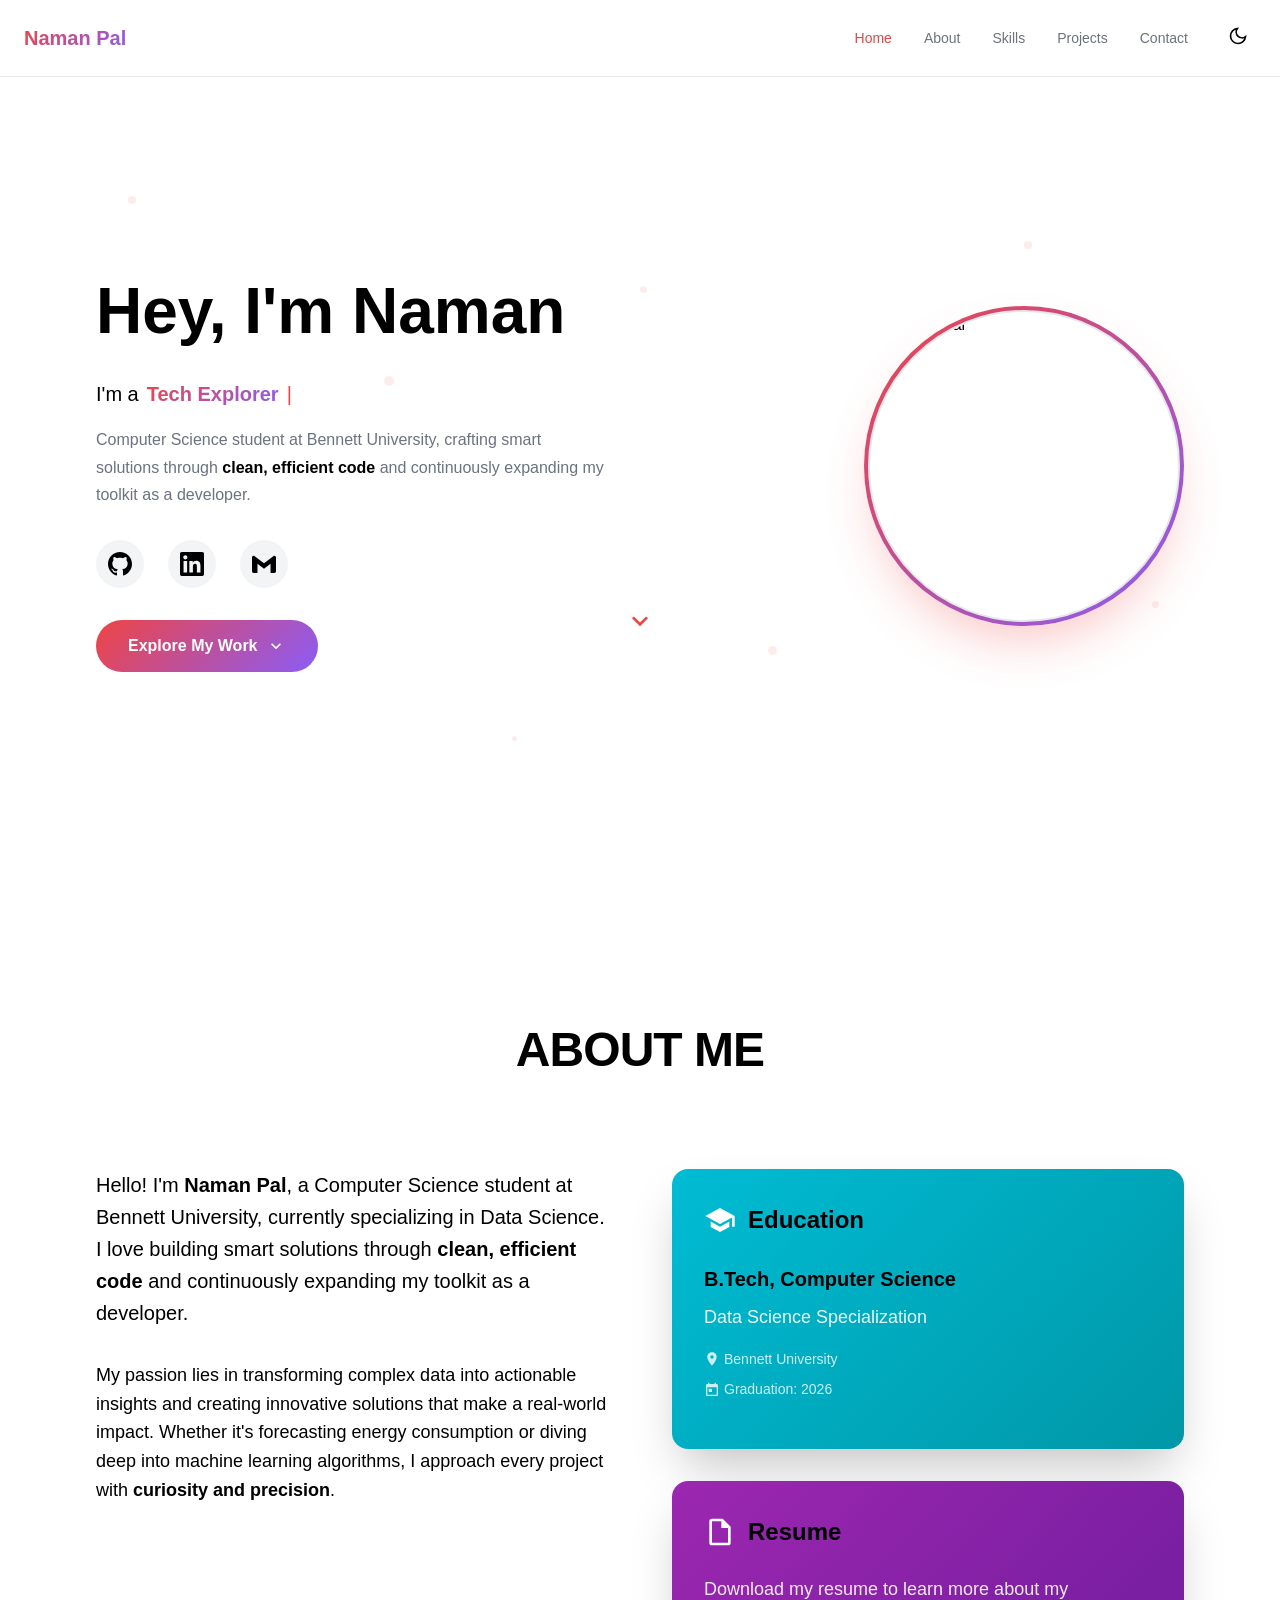
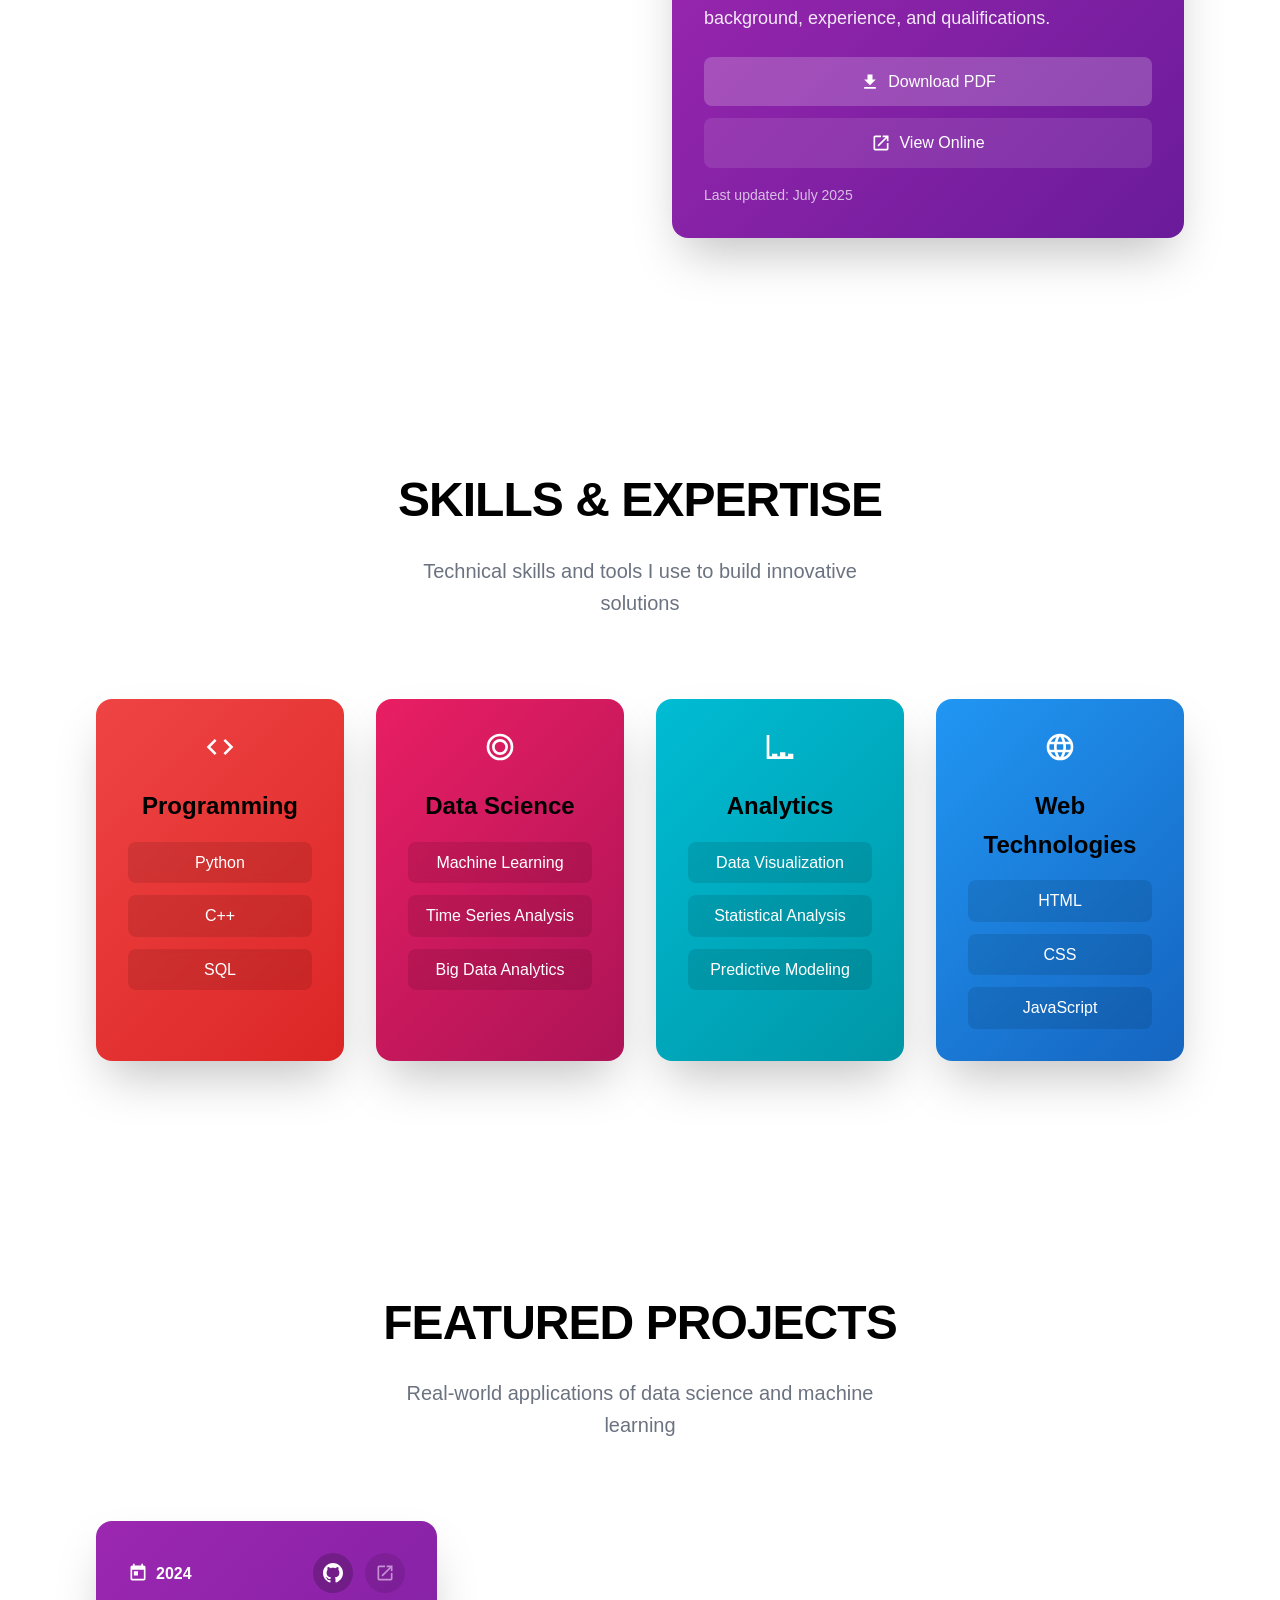
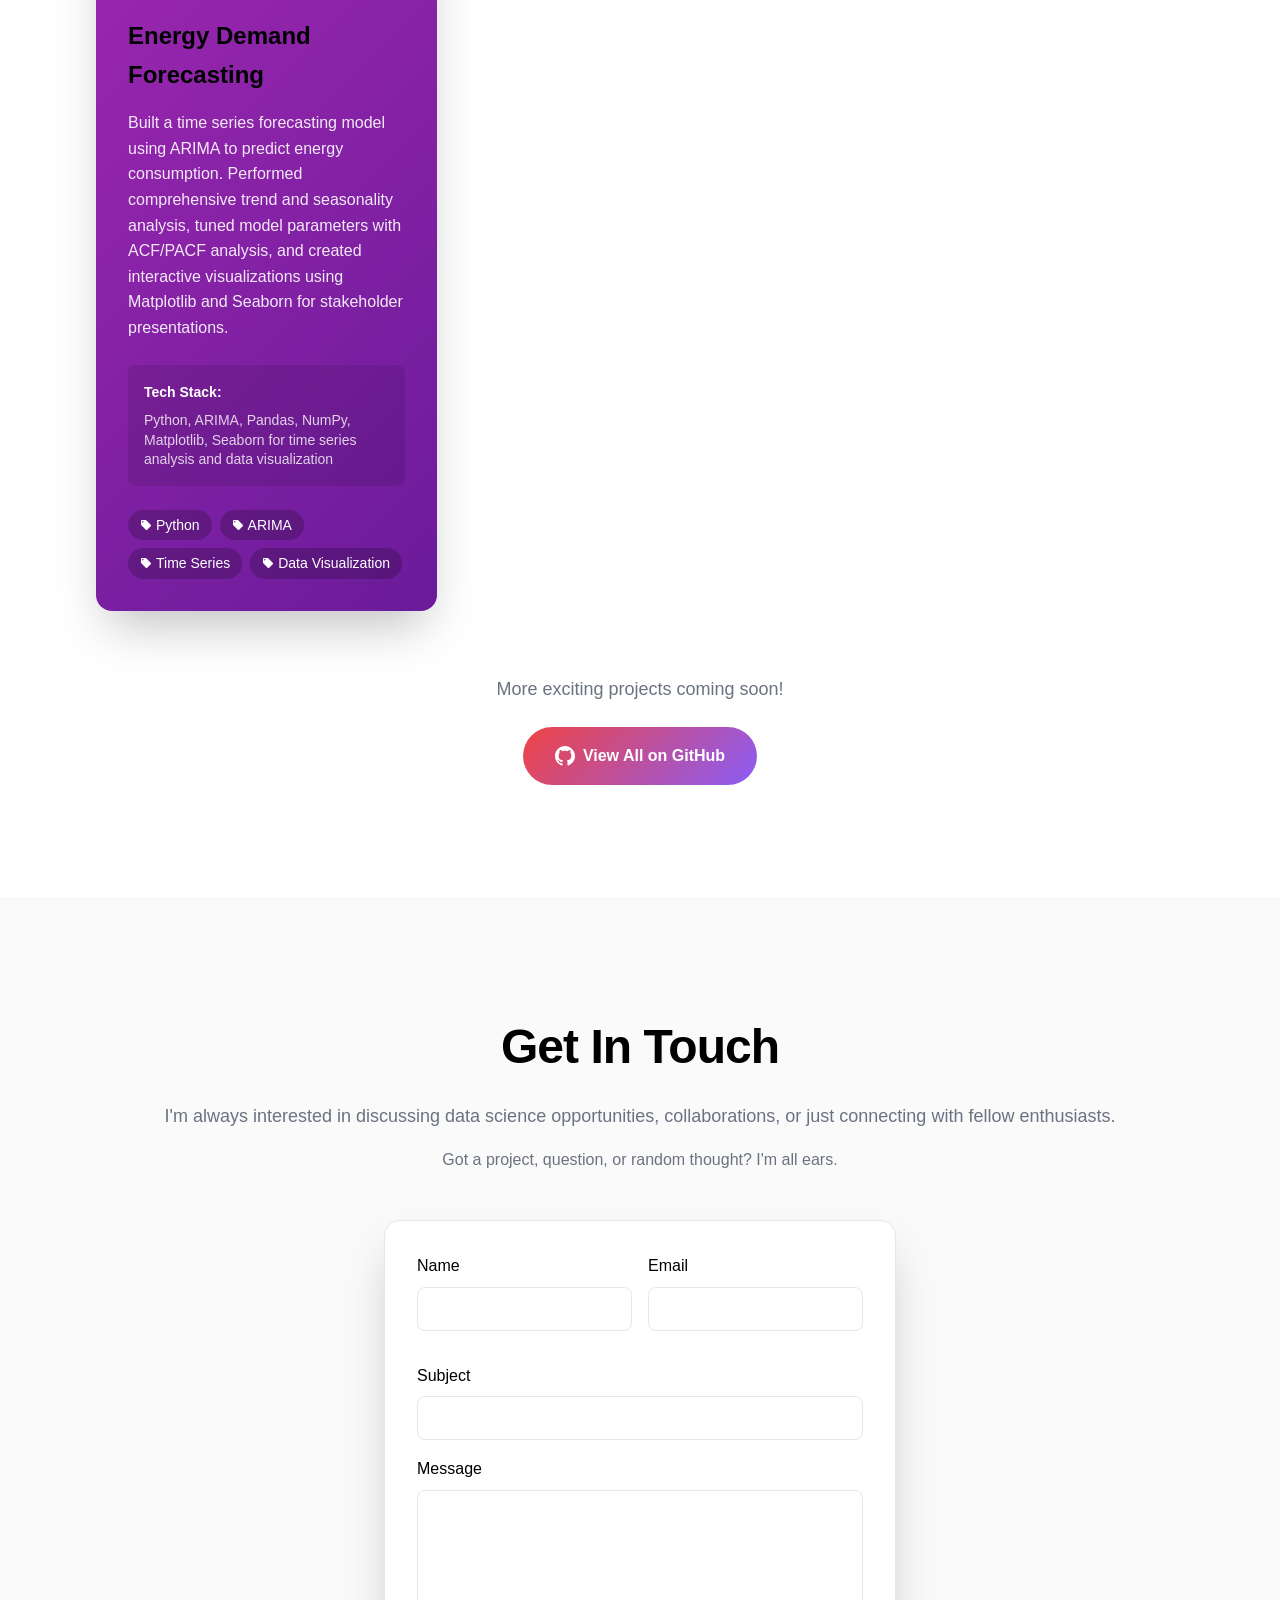
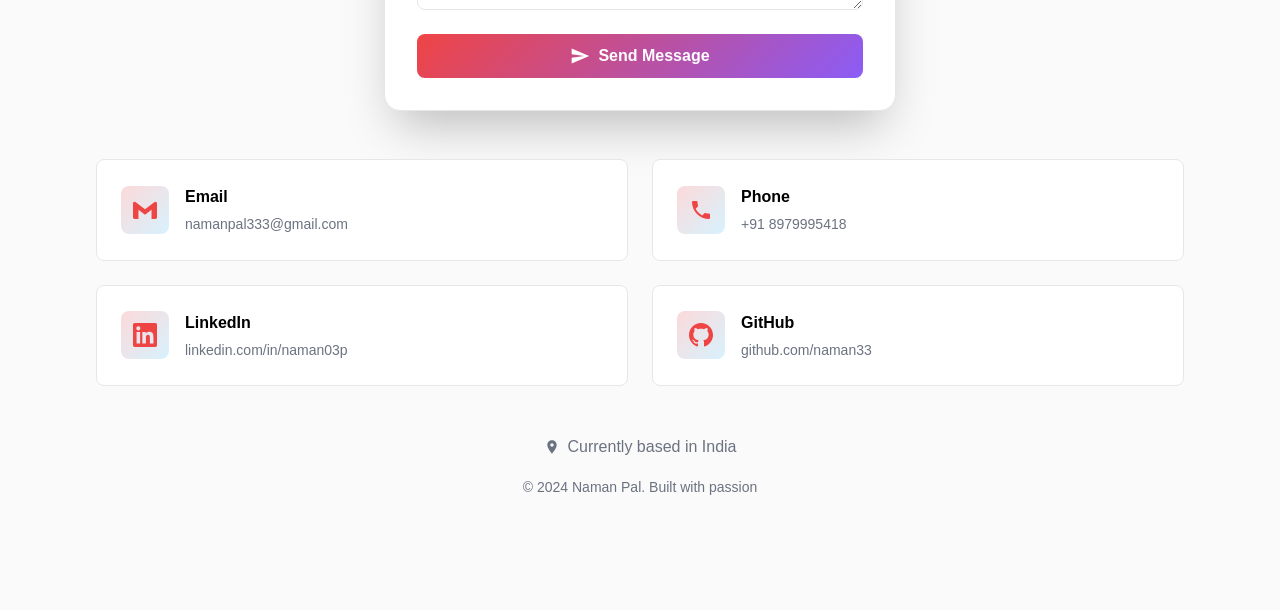
==== commit 0de19e0b: "Update index.html" ====
--- a/index.html
+++ b/index.html
@@ -180,7 +180,7 @@
                         </p>
                         
                         <div class="resume-buttons">
-                            <a href="resume.pdf" download class="resume-btn primary">
+                            <a href="naman_resume.pdf" download class="resume-btn primary">
                                 <svg width="20" height="20" viewBox="0 0 24 24" fill="currentColor">
                                     <path d="M5,20H19V18H5M19,9H15V3H9V9H5L12,16L19,9Z"/>
                                 </svg>
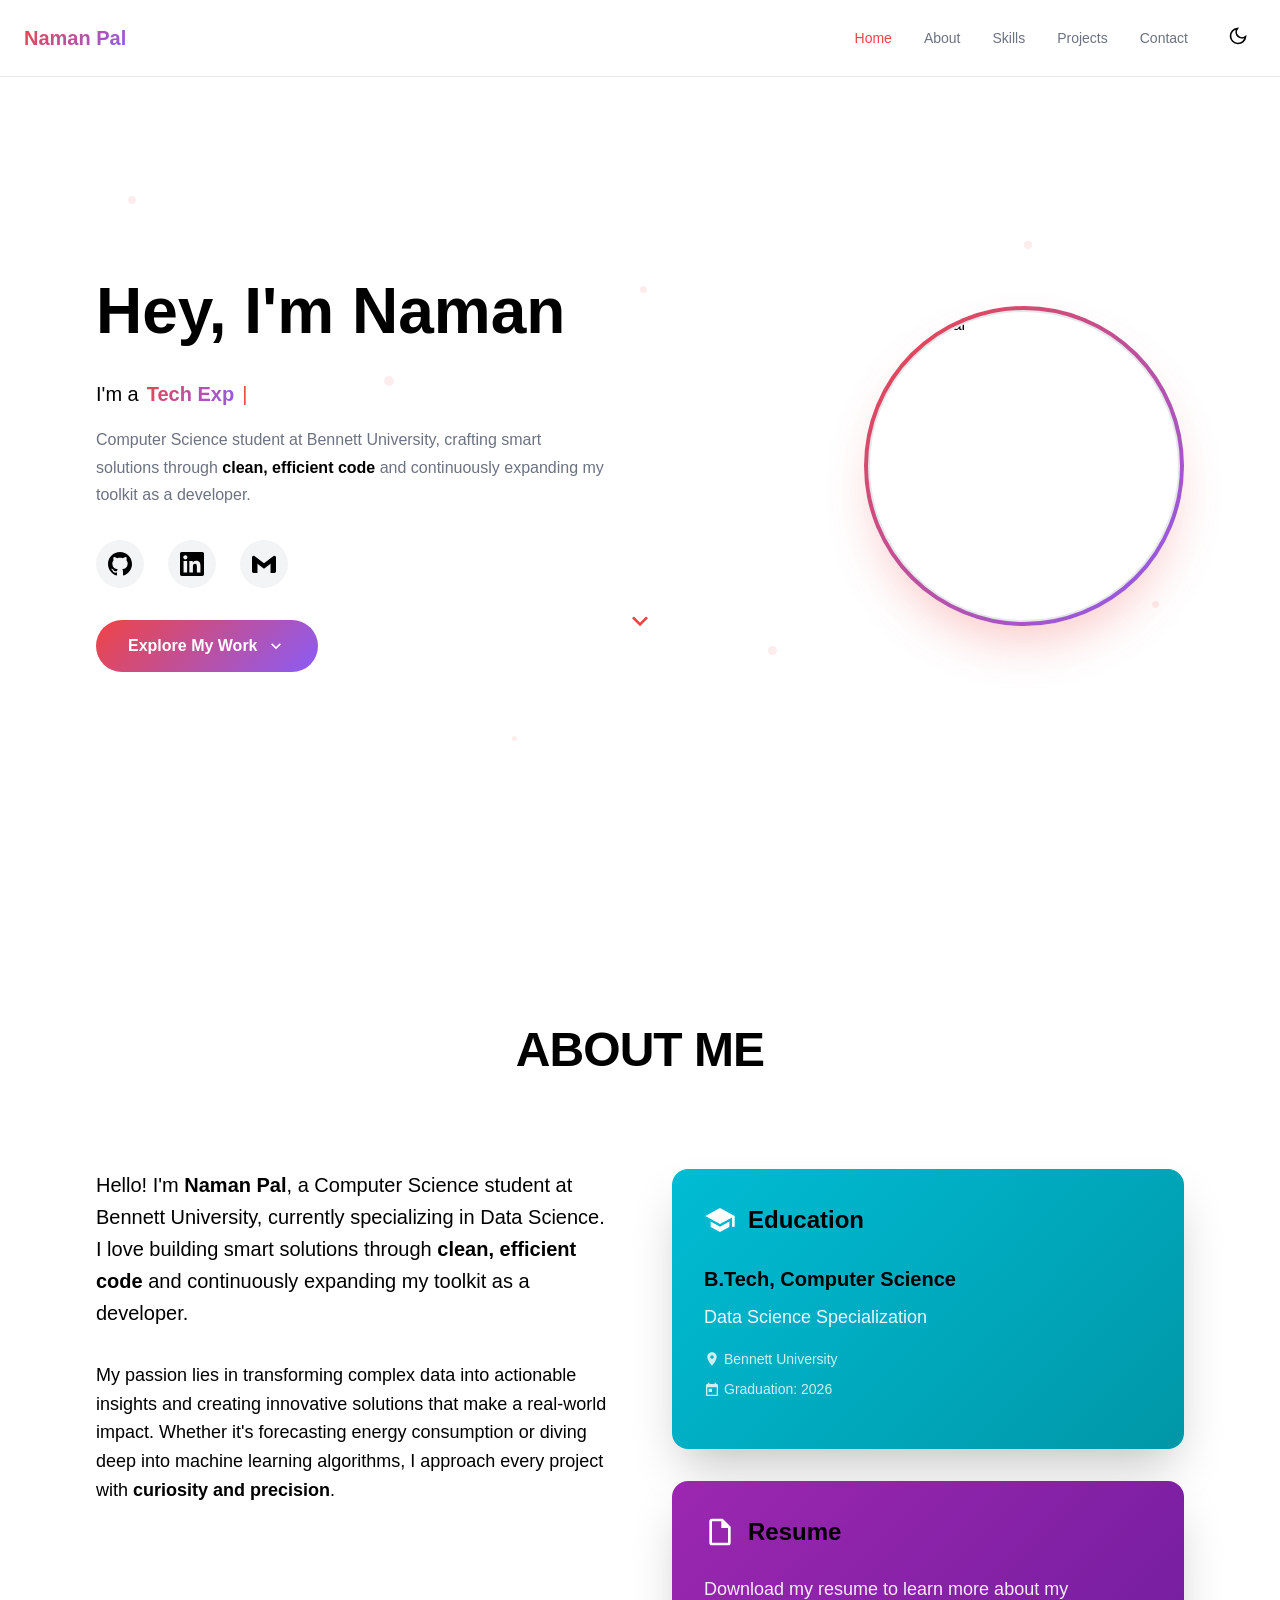
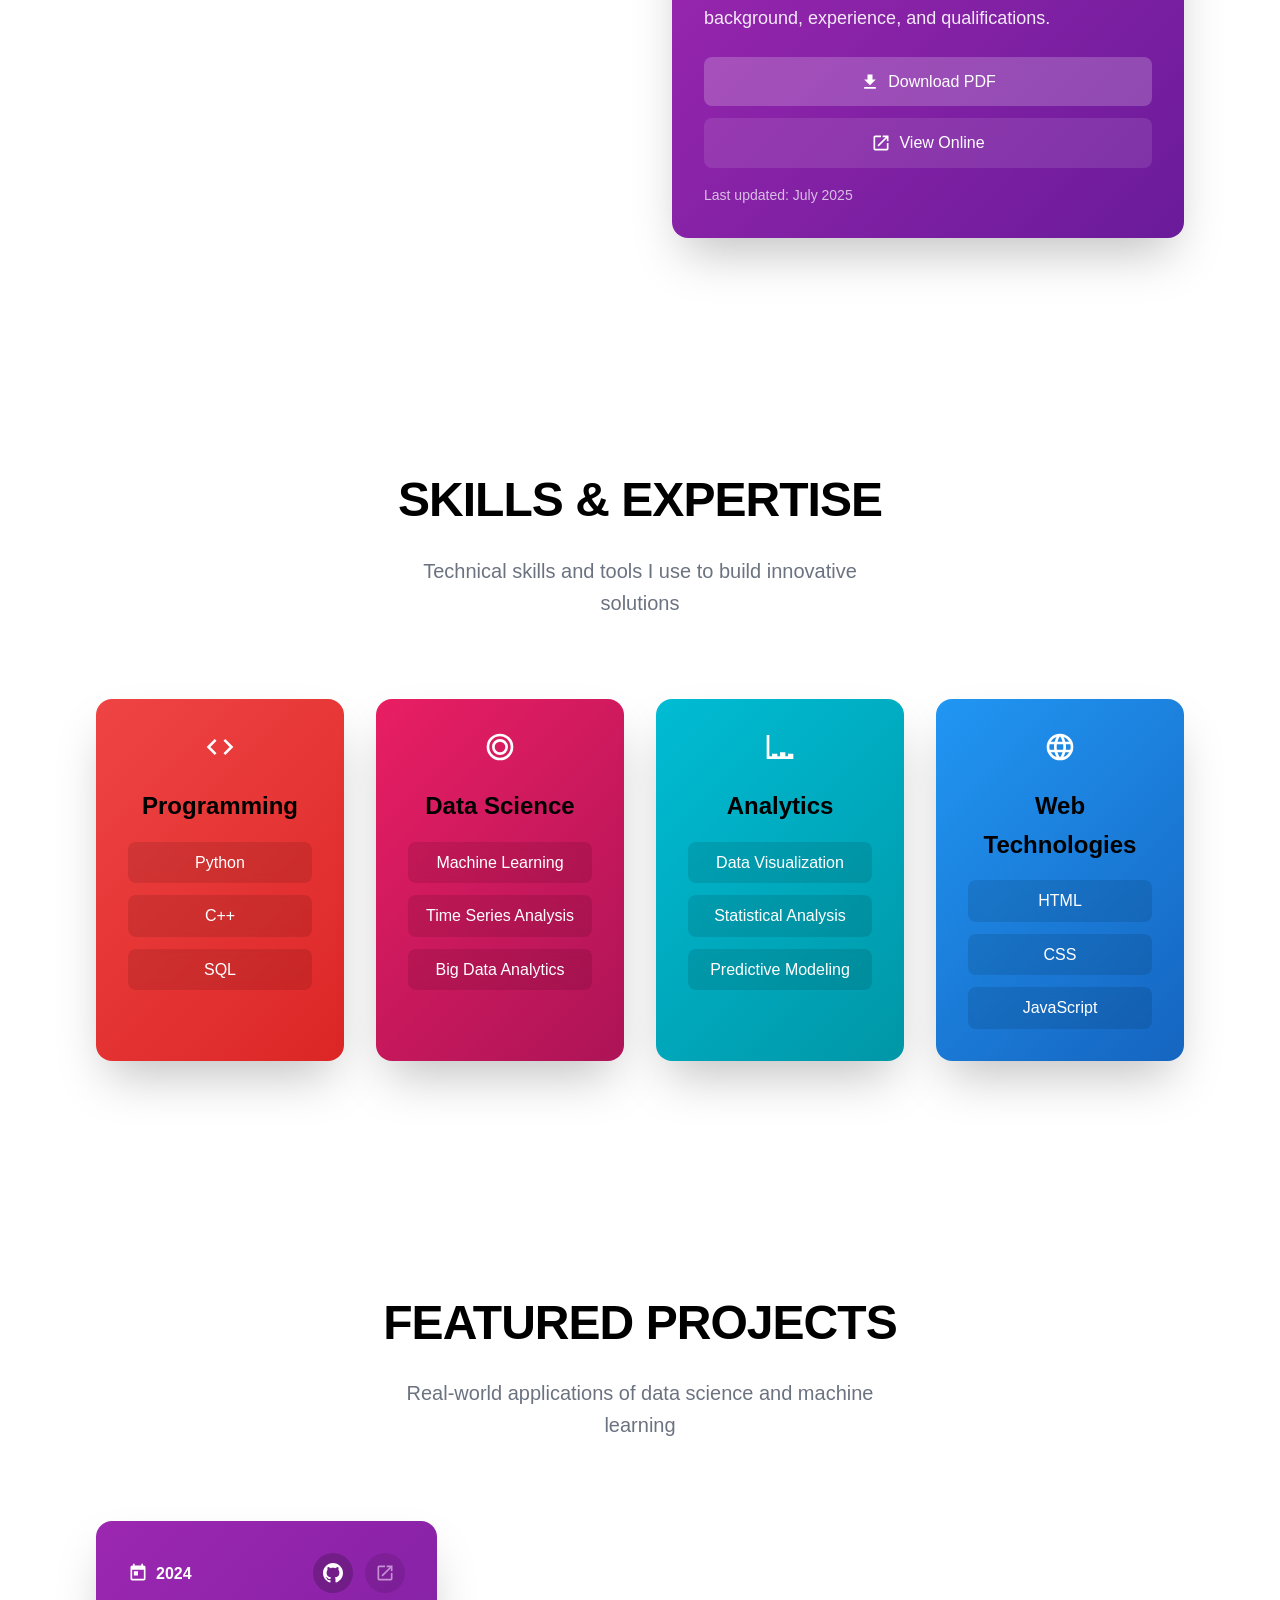
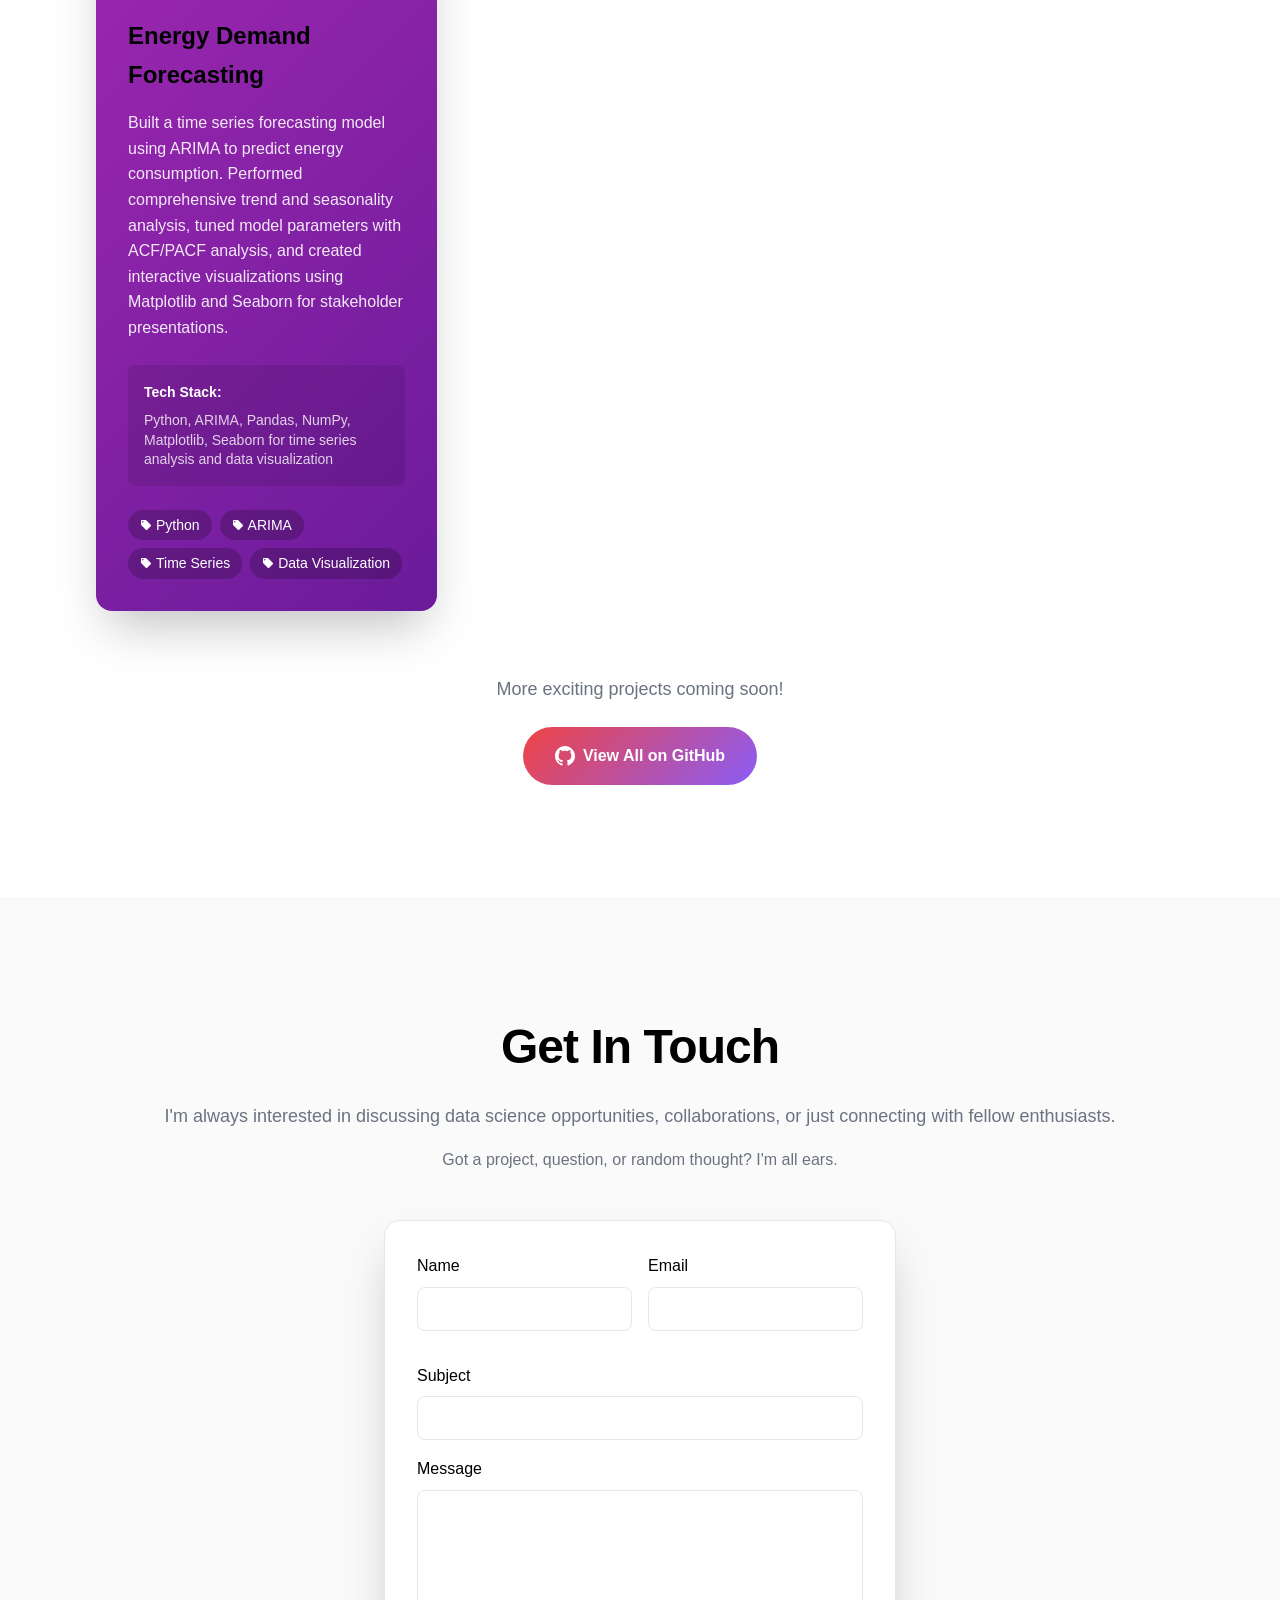
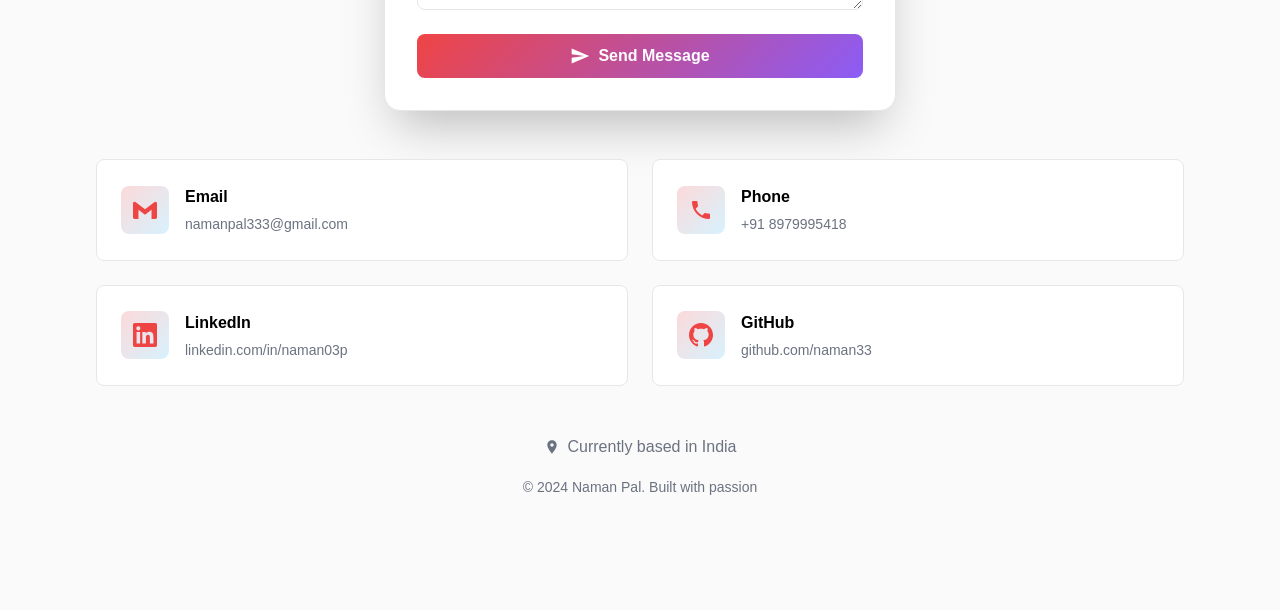
==== commit aaef1e18: "Update index.html" ====
--- a/index.html
+++ b/index.html
@@ -187,7 +187,7 @@
                                 Download PDF
                             </a>
                             
-                            <a href="#" class="resume-btn secondary">
+                            <a href="naman_resume.pdf" class="resume-btn secondary">
                                 <svg width="20" height="20" viewBox="0 0 24 24" fill="currentColor">
                                     <path d="M14,3V5H17.59L7.76,14.83L9.17,16.24L19,6.41V10H21V3M19,19H5V5H12V3H5C3.89,3 3,3.9 3,5V19A2,2 0 0,0 5,21H19A2,2 0 0,0 21,19V12H19V19Z"/>
                                 </svg>
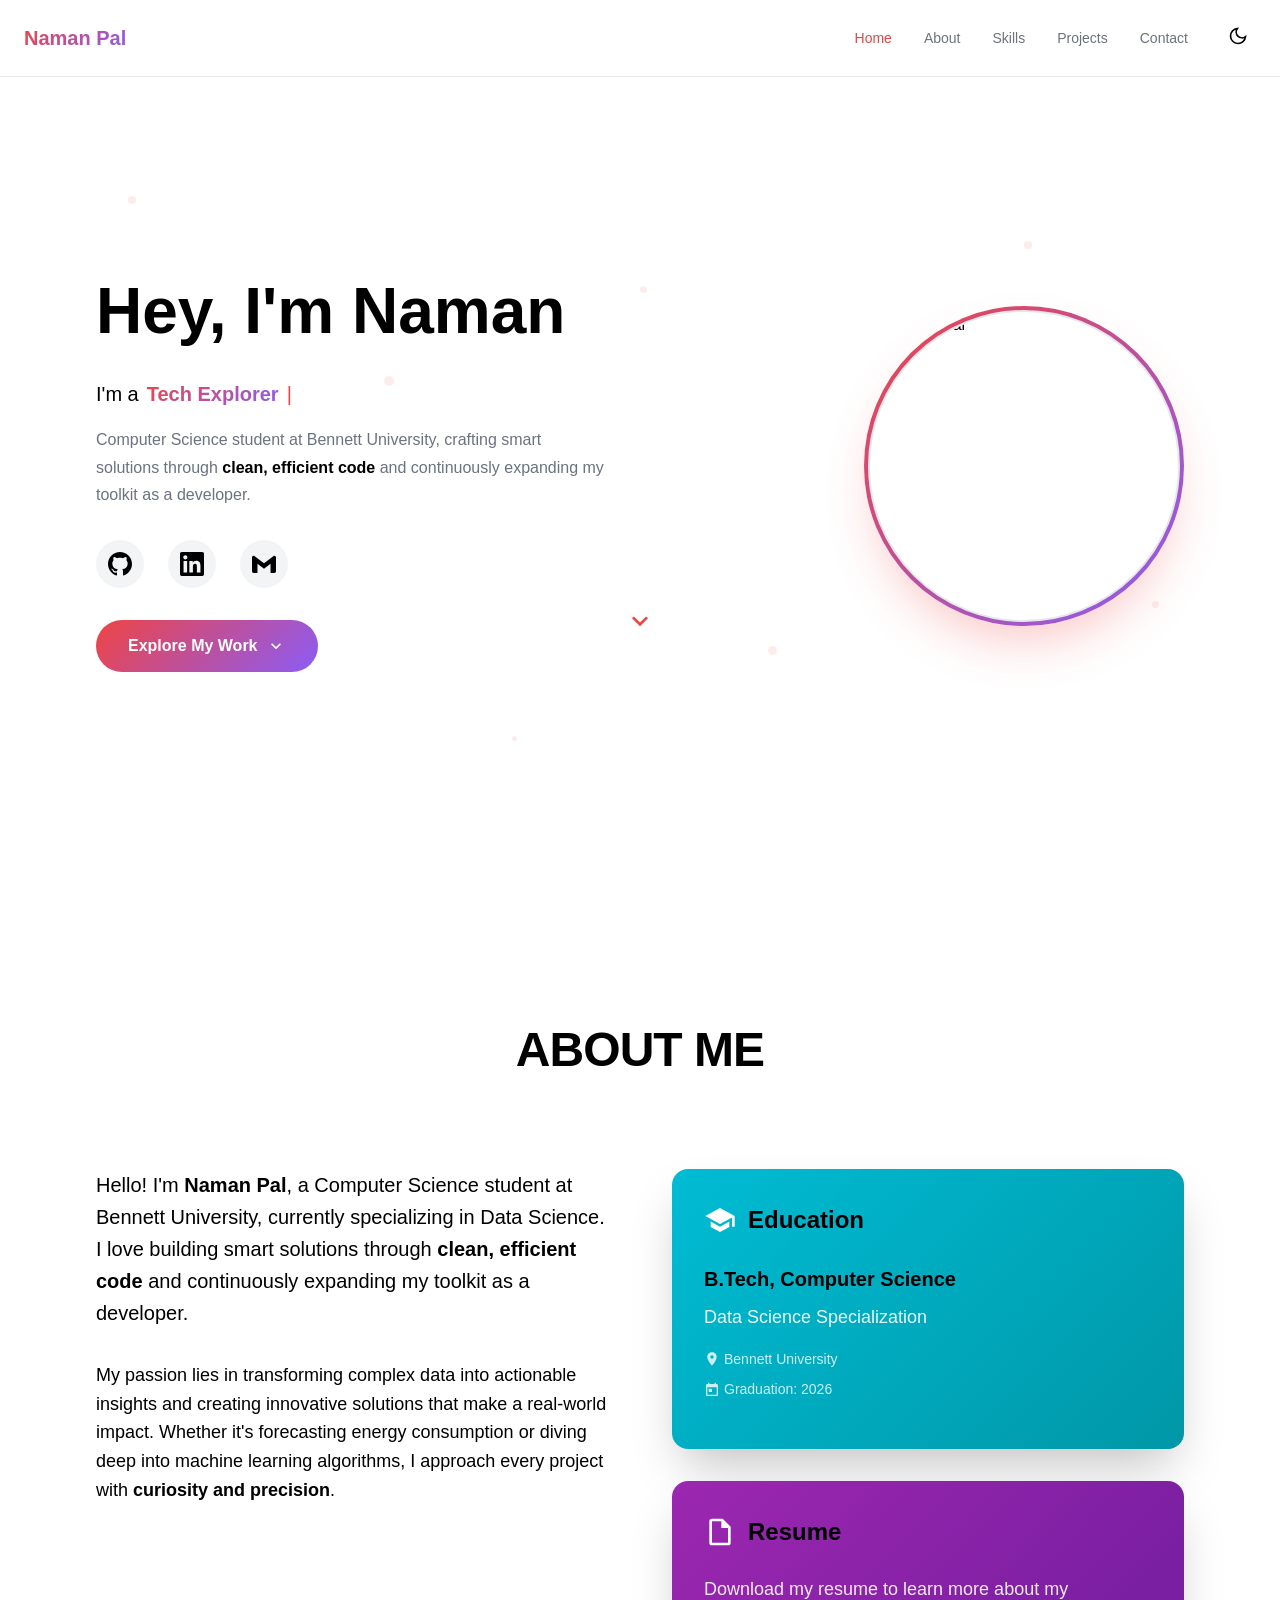
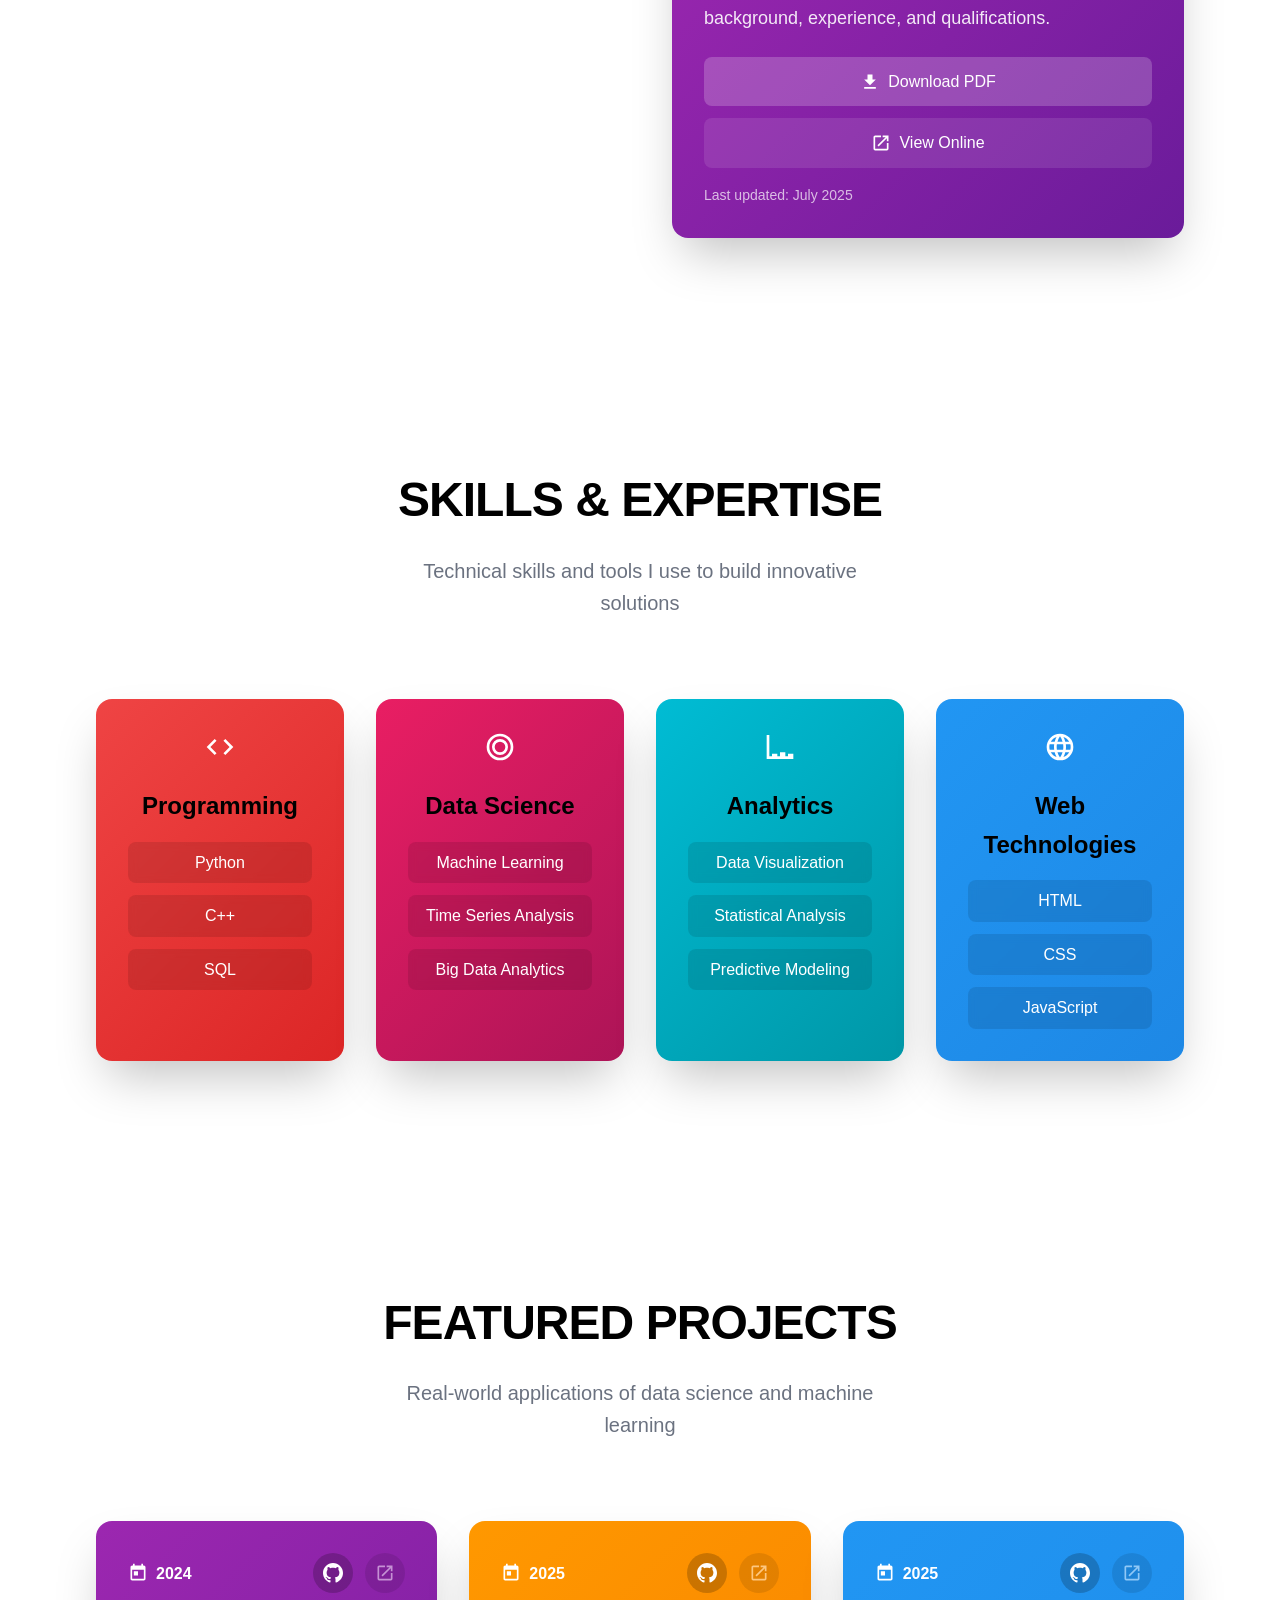
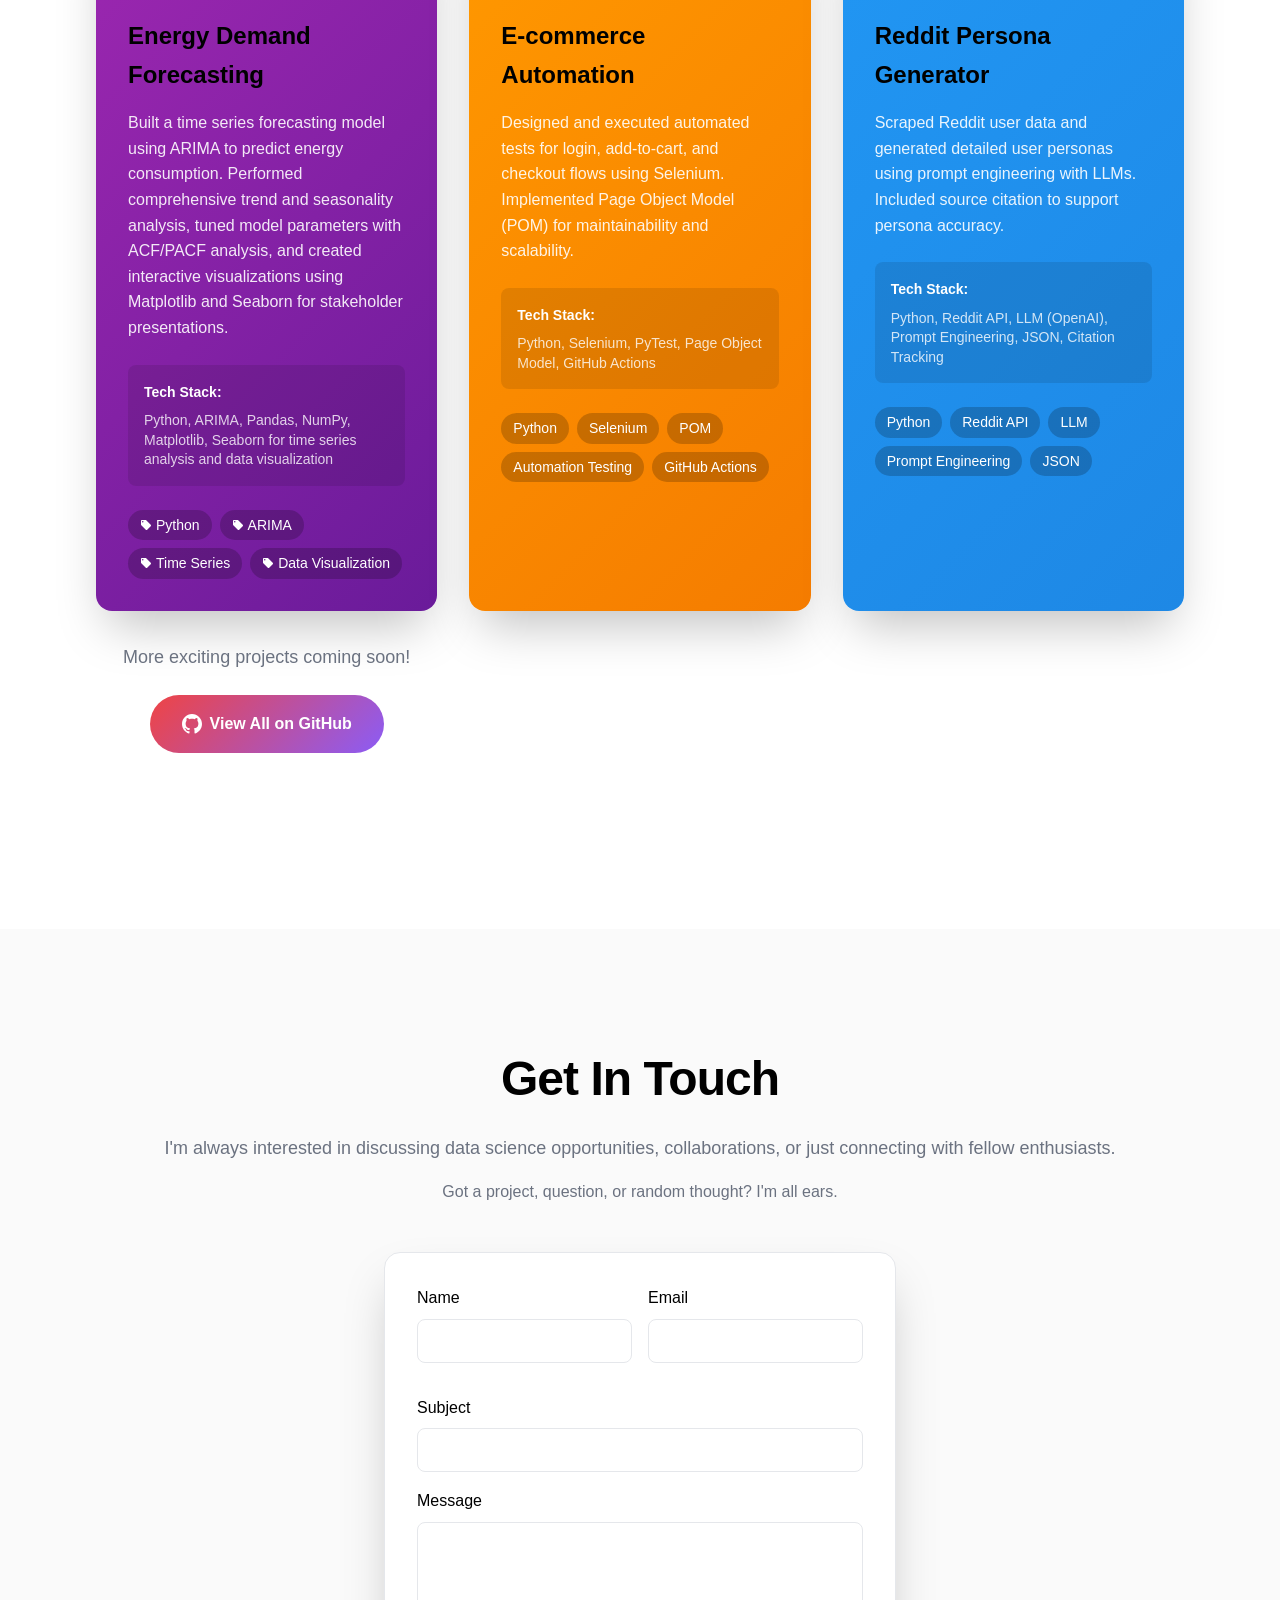
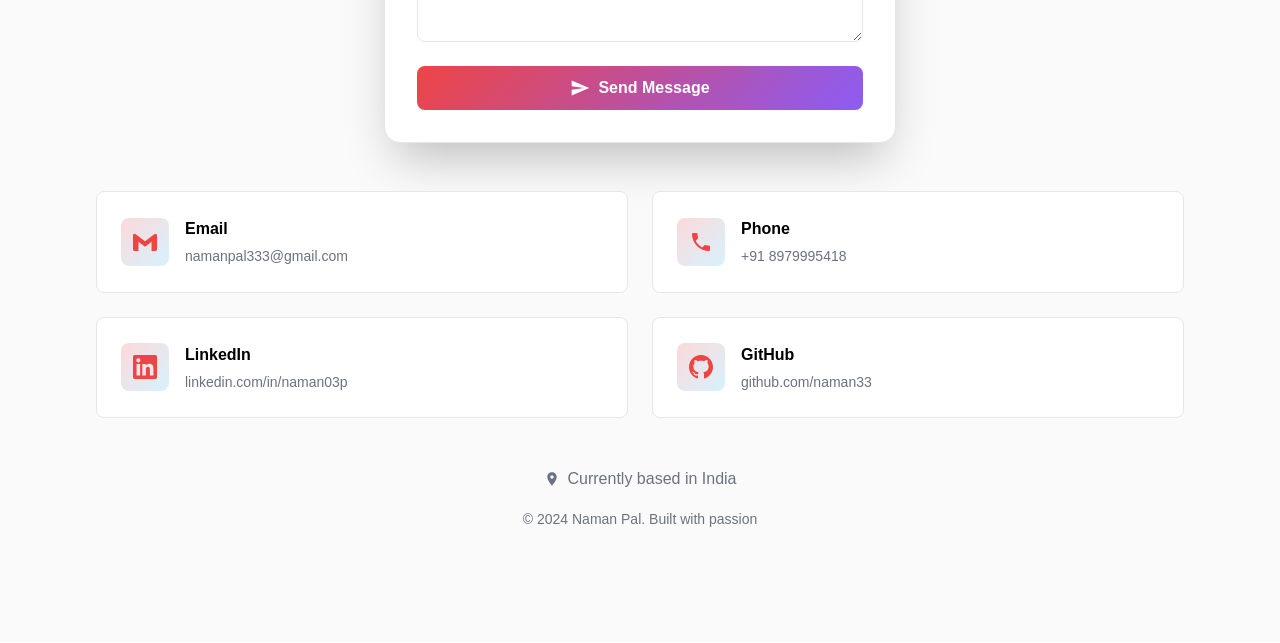
==== commit 5154e8b3: "Updated portfolio with new projects" ====
--- a/index.html
+++ b/index.html
@@ -1,482 +1,574 @@
-
-<!DOCTYPE html>
-<html lang="en">
-<head>
-    <meta charset="UTF-8">
-    <meta name="viewport" content="width=device-width, initial-scale=1.0">
-    <title>Naman Pal – Tech Portfolio</title>
-    <meta name="description" content="Tech Portfolio of Naman Pal - Computer Science student, Tech Explorer, Coder, and Problem Solver specializing in Data Science and Machine Learning">
-    <meta name="author" content="Naman Pal">
-    
-    <!-- Favicon -->
-    <link rel="icon" type="image/svg+xml" href="data:image/svg+xml,%3Csvg xmlns='http://www.w3.org/2000/svg' viewBox='0 0 100 100'%3E%3Ctext y='0.9em' font-size='90'%3ENP%3C/text%3E%3C/svg%3E">
-    
-    <meta property="og:title" content="Naman Pal – Tech Portfolio">
-    <meta property="og:description" content="Modern Tech Portfolio showcasing innovative projects in Data Science, ML, and Web Development">
-    <meta property="og:type" content="website">
-    
-    <link rel="preconnect" href="https://fonts.googleapis.com">
-    <link rel="preconnect" href="https://fonts.gstatic.com" crossorigin>
-    <link href="https://fonts.googleapis.com/css2?family=Inter:wght@300;400;500;600;700&family=Poppins:wght@300;400;500;600;700;800;900&display=swap" rel="stylesheet">
-    <link rel="stylesheet" href="style.css">
-</head>
-<body>
-    <!-- Navigation -->
-    <nav class="nav-fixed">
-        <div class="nav-container">
-            <div class="nav-brand">Naman Pal</div>
-            <div class="nav-menu">
-                <a href="#home" class="nav-link active" data-section="home">Home</a>
-                <a href="#about" class="nav-link" data-section="about">About</a>
-                <a href="#skills" class="nav-link" data-section="skills">Skills</a>
-                <a href="#projects" class="nav-link" data-section="projects">Projects</a>
-                <a href="#contact" class="nav-link" data-section="contact">Contact</a>
-                <button class="theme-toggle" id="themeToggle">
-                    <span class="theme-icon">
-                        <svg width="20" height="20" viewBox="0 0 24 24" fill="none" stroke="currentColor" stroke-width="2">
-                            <path d="M21 12.79A9 9 0 1 1 11.21 3 7 7 0 0 0 21 12.79z"></path>
-                        </svg>
-                    </span>
-                </button>
-            </div>
-        </div>
-    </nav>
-
-    <!-- Hero Section -->
-    <section id="home" class="hero-section">
-        <div class="floating-particles">
-            <div class="particle"></div>
-            <div class="particle"></div>
-            <div class="particle"></div>
-            <div class="particle"></div>
-            <div class="particle"></div>
-            <div class="particle"></div>
-            <div class="particle"></div>
-            <div class="particle"></div>
-            <div class="particle"></div>
-        </div>
-        
-        <div class="hero-container">
-            <div class="hero-grid">
-                <div class="hero-image">
-                    <div class="profile-wrapper">
-                        <div class="profile-inner">
-                            <img src="https://ik.imagekit.io/gfuz8xxgp/naman_image.jpg?updatedAt=1751610026426" alt="Naman Pal" class="profile-img">
-                        </div>
-                    </div>
-                </div>
-                
-                <div class="hero-content">
-                    <h1 class="hero-title">Hey, I'm Naman</h1>
-                    
-                    <div class="hero-subtitle">
-                        <div class="rotating-text-container">
-                            <span class="static-text">I'm a </span>
-                            <span class="rotating-text" id="rotatingText">Tech Explorer</span>
-                            <span class="cursor">|</span>
-                        </div>
-                        <p class="hero-description">
-                            Computer Science student at Bennett University, crafting smart solutions through 
-                            <span class="highlight">clean, efficient code</span> and continuously 
-                            expanding my toolkit as a developer.
-                        </p>
-                    </div>
-
-                    <div class="social-links">
-                        <a href="https://github.com/naman33" target="_blank" class="social-link">
-                            <svg width="24" height="24" viewBox="0 0 24 24" fill="currentColor">
-                                <path d="M12 0c-6.626 0-12 5.373-12 12 0 5.302 3.438 9.8 8.207 11.387.599.111.793-.261.793-.577v-2.234c-3.338.726-4.033-1.416-4.033-1.416-.546-1.387-1.333-1.756-1.333-1.756-1.089-.745.083-.729.083-.729 1.205.084 1.839 1.237 1.839 1.237 1.07 1.834 2.807 1.304 3.492.997.107-.775.418-1.305.762-1.604-2.665-.305-5.467-1.334-5.467-5.931 0-1.311.469-2.381 1.236-3.221-.124-.303-.535-1.524.117-3.176 0 0 1.008-.322 3.301 1.23.957-.266 1.983-.399 3.003-.404 1.02.005 2.047.138 3.006.404 2.291-1.552 3.297-1.23 3.297-1.23.653 1.653.242 2.874.118 3.176.77.84 1.235 1.911 1.235 3.221 0 4.609-2.807 5.624-5.479 5.921.43.372.823 1.102.823 2.222v3.293c0 .319.192.694.801.576 4.765-1.589 8.199-6.086 8.199-11.386 0-6.627-5.373-12-12-12z"/>
-                            </svg>
-                        </a>
-                        <a href="https://linkedin.com/in/naman03p" target="_blank" class="social-link">
-                            <svg width="24" height="24" viewBox="0 0 24 24" fill="currentColor">
-                                <path d="M20.447 20.452h-3.554v-5.569c0-1.328-.027-3.037-1.852-3.037-1.853 0-2.136 1.445-2.136 2.939v5.667H9.351V9h3.414v1.561h.046c.477-.9 1.637-1.85 3.37-1.85 3.601 0 4.267 2.37 4.267 5.455v6.286zM5.337 7.433c-1.144 0-2.063-.926-2.063-2.065 0-1.138.92-2.063 2.063-2.063 1.14 0 2.064.925 2.064 2.063 0 1.139-.925 2.065-2.064 2.065zm1.782 13.019H3.555V9h3.564v11.452zM22.225 0H1.771C.792 0 0 .774 0 1.729v20.542C0 23.227.792 24 1.771 24h20.451C23.2 24 24 23.227 24 22.271V1.729C24 .774 23.2 0 22.222 0h.003z"/>
-                            </svg>
-                        </a>
-                        <a href="mailto:namanpal333@gmail.com" class="social-link">
-                            <svg width="24" height="24" viewBox="0 0 24 24" fill="currentColor">
-                                <path d="M24 5.457v13.909c0 .904-.732 1.636-1.636 1.636h-3.819V11.73L12 16.64l-6.545-4.91v9.273H1.636A1.636 1.636 0 0 1 0 19.366V5.457c0-.904.732-1.636 1.636-1.636h.445L12 11.365 21.919 3.821h.445c.904 0 1.636.732 1.636 1.636z"/>
-                            </svg>
-                        </a>
-                    </div>
-
-                    <button class="cta-button" onclick="scrollToSection('about')">
-                        Explore My Work
-                        <svg class="cta-arrow" width="20" height="20" viewBox="0 0 24 24" fill="currentColor">
-                            <path d="M7.41 8.59L12 13.17l4.59-4.58L18 10l-6 6-6-6 1.41-1.41z"/>
-                        </svg>
-                    </button>
-                </div>
-            </div>
-
-            <button class="scroll-arrow" onclick="scrollToSection('about')">
-                <svg width="32" height="32" viewBox="0 0 24 24" fill="currentColor">
-                    <path d="M7.41 8.59L12 13.17l4.59-4.58L18 10l-6 6-6-6 1.41-1.41z"/>
-                </svg>
-            </button>
-        </div>
-    </section>
-
-    <!-- About Section -->
-    <section id="about" class="about-section">
-        <div class="about-container">
-            <div class="section-header">
-                <h2 class="section-title">ABOUT ME</h2>
-            </div>
-
-            <div class="about-grid">
-                <div class="about-content">
-                    <div class="about-text">
-                        <p class="about-intro">
-                            Hello! I'm <span class="highlight">Naman Pal</span>, a Computer Science student at Bennett University, currently specializing in Data Science. I love building smart solutions through <span class="highlight">clean, efficient code</span> and continuously expanding my toolkit as a developer.
-                        </p>
-                        
-                        <p class="about-description">
-                            My passion lies in transforming complex data into actionable insights and creating innovative solutions that make a real-world impact. Whether it's forecasting energy consumption or diving deep into machine learning algorithms, I approach every project with <span class="highlight">curiosity and precision</span>.
-                        </p>
-                    </div>
-                </div>
-
-                <div class="about-cards">
-                    <div class="card education-card">
-                        <div class="card-header">
-                            <svg class="card-icon" width="32" height="32" viewBox="0 0 24 24" fill="currentColor">
-                                <path d="M5 13.18v4L12 21l7-3.82v-4L12 17l-7-3.82zM12 3L1 9l11 6 9-4.91V17h2V9L12 3z"/>
-                            </svg>
-                            <h3 class="card-title">Education</h3>
-                        </div>
-                        
-                        <div class="card-content">
-                            <h4 class="degree-title">B.Tech, Computer Science</h4>
-                            <p class="degree-spec">Data Science Specialization</p>
-                            
-                            <div class="degree-details">
-                                <div class="detail-item">
-                                    <svg width="16" height="16" viewBox="0 0 24 24" fill="currentColor">
-                                        <path d="M12 2C8.13 2 5 5.13 5 9c0 5.25 7 13 7 13s7-7.75 7-13c0-3.87-3.13-7-7-7zm0 9.5c-1.38 0-2.5-1.12-2.5-2.5s1.12-2.5 2.5-2.5 2.5 1.12 2.5 2.5-1.12 2.5-2.5 2.5z"/>
-                                    </svg>
-                                    <span>Bennett University</span>
-                                </div>
-                                <div class="detail-item">
-                                    <svg width="16" height="16" viewBox="0 0 24 24" fill="currentColor">
-                                        <path d="M19 3h-1V1h-2v2H8V1H6v2H5c-1.11 0-1.99.89-1.99 2L3 19c0 1.1.89 2 2 2h14c1.1 0 2-.9 2-2V5c0-1.11-.9-2-2-2zm0 16H5V8h14v11zM7 10h5v5H7z"/>
-                                    </svg>
-                                    <span>Graduation: 2026</span>
-                                </div>
-                            </div>
-                        </div>
-                    </div>
-
-                    <div class="card resume-card">
-                        <div class="card-header">
-                            <svg class="card-icon" width="32" height="32" viewBox="0 0 24 24" fill="currentColor">
-                                <path d="M14,2H6A2,2 0 0,0 4,4V20A2,2 0 0,0 6,22H18A2,2 0 0,0 20,20V8L14,2M18,20H6V4H13V9H18V20Z"/>
-                            </svg>
-                            <h3 class="card-title">Resume</h3>
-                        </div>
-                        
-                        <p class="card-description">
-                            Download my resume to learn more about my background, experience, and qualifications.
-                        </p>
-                        
-                        <div class="resume-buttons">
-                            <a href="naman_resume.pdf" download class="resume-btn primary">
-                                <svg width="20" height="20" viewBox="0 0 24 24" fill="currentColor">
-                                    <path d="M5,20H19V18H5M19,9H15V3H9V9H5L12,16L19,9Z"/>
-                                </svg>
-                                Download PDF
-                            </a>
-                            
-                            <a href="naman_resume.pdf" class="resume-btn secondary">
-                                <svg width="20" height="20" viewBox="0 0 24 24" fill="currentColor">
-                                    <path d="M14,3V5H17.59L7.76,14.83L9.17,16.24L19,6.41V10H21V3M19,19H5V5H12V3H5C3.89,3 3,3.9 3,5V19A2,2 0 0,0 5,21H19A2,2 0 0,0 21,19V12H19V19Z"/>
-                                </svg>
-                                View Online
-                            </a>
-                        </div>
-                        
-                        <p class="update-text">Last updated: July 2025</p>
-                    </div>
-                </div>
-            </div>
-        </div>
-    </section>
-
-    <!-- Skills Section -->
-    <section id="skills" class="skills-section">
-        <div class="skills-container">
-            <div class="section-header">
-                <h2 class="section-title">SKILLS & EXPERTISE</h2>
-                <p class="section-subtitle">Technical skills and tools I use to build innovative solutions</p>
-            </div>
-
-            <div class="skills-grid">
-                <div class="skill-card yellow-card">
-                    <div class="skill-icon">
-                        <svg width="32" height="32" viewBox="0 0 24 24" fill="currentColor">
-                            <path d="M9.4 16.6L4.8 12l4.6-4.6L8 6l-6 6 6 6 1.4-1.4zm5.2 0L19.2 12l-4.6-4.6L16 6l6 6-6 6-1.4-1.4z"/>
-                        </svg>
-                    </div>
-                    <h3 class="skill-title">Programming</h3>
-                    <div class="skill-items">
-                        <div class="skill-item">Python</div>
-                        <div class="skill-item">C++</div>
-                        <div class="skill-item">SQL</div>
-                    </div>
-                </div>
-
-                <div class="skill-card pink-card">
-                    <div class="skill-icon">
-                        <svg width="32" height="32" viewBox="0 0 24 24" fill="currentColor">
-                            <path d="M12,2A10,10 0 0,0 2,12A10,10 0 0,0 12,22A10,10 0 0,0 22,12A10,10 0 0,0 12,2M12,4C16.41,4 20,7.59 20,12C20,16.41 16.41,20 12,20C7.59,20 4,16.41 4,12C4,7.59 7.59,4 12,4M12,6A6,6 0 0,0 6,12A6,6 0 0,0 12,18A6,6 0 0,0 18,12A6,6 0 0,0 12,6M12,8A4,4 0 0,1 16,12A4,4 0 0,1 12,16A4,4 0 0,1 8,12A4,4 0 0,1 12,8Z"/>
-                        </svg>
-                    </div>
-                    <h3 class="skill-title">Data Science</h3>
-                    <div class="skill-items">
-                        <div class="skill-item">Machine Learning</div>
-                        <div class="skill-item">Time Series Analysis</div>
-                        <div class="skill-item">Big Data Analytics</div>
-                    </div>
-                </div>
-
-                <div class="skill-card teal-card">
-                    <div class="skill-icon">
-                        <svg width="32" height="32" viewBox="0 0 24 24" fill="currentColor">
-                            <path d="M22,21H2V3H4V19H6V17H10V19H12V16H16V19H18V17H22V21Z"/>
-                        </svg>
-                    </div>
-                    <h3 class="skill-title">Analytics</h3>
-                    <div class="skill-items">
-                        <div class="skill-item">Data Visualization</div>
-                        <div class="skill-item">Statistical Analysis</div>
-                        <div class="skill-item">Predictive Modeling</div>
-                    </div>
-                </div>
-
-                <div class="skill-card blue-card">
-                    <div class="skill-icon">
-                        <svg width="32" height="32" viewBox="0 0 24 24" fill="currentColor">
-                            <path d="M16.36,14C16.44,13.34 16.5,12.68 16.5,12C16.5,11.32 16.44,10.66 16.36,10H19.74C19.9,10.64 20,11.31 20,12C20,12.69 19.9,13.36 19.74,14M14.59,19.56C15.19,18.45 15.65,17.25 15.97,16H18.92C17.96,17.65 16.43,18.93 14.59,19.56M14.34,14H9.66C9.56,13.34 9.5,12.68 9.5,12C9.5,11.32 9.56,10.65 9.66,10H14.34C14.43,10.65 14.5,11.32 14.5,12C14.5,12.68 14.43,13.34 14.34,14M12,19.96C11.17,18.76 10.5,17.43 10.09,16H13.91C13.5,17.43 12.83,18.76 12,19.96M8,8H5.08C6.03,6.34 7.57,5.06 9.4,4.44C8.8,5.55 8.35,6.75 8,8M5.08,16H8C8.35,17.25 8.8,18.45 9.4,19.56C7.57,18.93 6.03,17.65 5.08,16M4.26,14C4.1,13.36 4,12.69 4,12C4,11.31 4.1,10.64 4.26,10H7.64C7.56,10.66 7.5,11.32 7.5,12C7.5,12.68 7.56,13.34 7.64,14M12,4.03C12.83,5.23 13.5,6.57 13.91,8H10.09C10.5,6.57 11.17,5.23 12,4.03M18.92,8H15.97C15.65,6.75 15.19,5.55 14.59,4.44C16.43,5.07 17.96,6.34 18.92,8M12,2C6.47,2 2,6.5 2,12A10,10 0 0,0 12,22A10,10 0 0,0 22,12A10,10 0 0,0 12,2Z"/>
-                        </svg>
-                    </div>
-                    <h3 class="skill-title">Web Technologies</h3>
-                    <div class="skill-items">
-                        <div class="skill-item">HTML</div>
-                        <div class="skill-item">CSS</div>
-                        <div class="skill-item">JavaScript</div>
-                    </div>
-                </div>
-            </div>
-        </div>
-    </section>
-
-    <!-- Projects Section -->
-    <section id="projects" class="projects-section">
-        <div class="projects-container">
-            <div class="section-header">
-                <h2 class="section-title">FEATURED PROJECTS</h2>
-                <p class="section-subtitle">Real-world applications of data science and machine learning</p>
-            </div>
-
-            <div class="projects-grid">
-                <div class="project-card purple-card">
-                    <div class="project-header">
-                        <div class="project-date">
-                            <svg width="20" height="20" viewBox="0 0 24 24" fill="currentColor">
-                                <path d="M19 3h-1V1h-2v2H8V1H6v2H5c-1.11 0-1.99.89-1.99 2L3 19c0 1.1.89 2 2 2h14c1.1 0 2-.9 2-2V5c0-1.11-.9-2-2-2zm0 16H5V8h14v11zM7 10h5v5H7z"/>
-                            </svg>
-                            <span>2024</span>
-                        </div>
-                        <div class="project-links">
-                            <a href="https://github.com/naman33/Energy_Demand_Forecasting" target="_blank" class="project-link">
-                                <svg width="20" height="20" viewBox="0 0 24 24" fill="currentColor">
-                                    <path d="M12 0c-6.626 0-12 5.373-12 12 0 5.302 3.438 9.8 8.207 11.387.599.111.793-.261.793-.577v-2.234c-3.338.726-4.033-1.416-4.033-1.416-.546-1.387-1.333-1.756-1.333-1.756-1.089-.745.083-.729.083-.729 1.205.084 1.839 1.237 1.839 1.237 1.07 1.834 2.807 1.304 3.492.997.107-.775.418-1.305.762-1.604-2.665-.305-5.467-1.334-5.467-5.931 0-1.311.469-2.381 1.236-3.221-.124-.303-.535-1.524.117-3.176 0 0 1.008-.322 3.301 1.23.957-.266 1.983-.399 3.003-.404 1.02.005 2.047.138 3.006.404 2.291-1.552 3.297-1.23 3.297-1.23.653 1.653.242 2.874.118 3.176.77.84 1.235 1.911 1.235 3.221 0 4.609-2.807 5.624-5.479 5.921.43.372.823 1.102.823 2.222v3.293c0 .319.192.694.801.576 4.765-1.589 8.199-6.086 8.199-11.386 0-6.627-5.373-12-12-12z"/>
-                                </svg>
-                            </a>
-                            <button class="project-link disabled">
-                                <svg width="20" height="20" viewBox="0 0 24 24" fill="currentColor">
-                                    <path d="M14,3V5H17.59L7.76,14.83L9.17,16.24L19,6.41V10H21V3M19,19H5V5H12V3H5C3.89,3 3,3.9 3,5V19A2,2 0 0,0 5,21H19A2,2 0 0,0 21,19V12H19V19Z"/>
-                                </svg>
-                            </button>
-                        </div>
-                    </div>
-
-                    <h3 class="project-title">Energy Demand Forecasting</h3>
-                    
-                    <p class="project-description">
-                        Built a time series forecasting model using ARIMA to predict energy consumption. Performed comprehensive trend and seasonality analysis, tuned model parameters with ACF/PACF analysis, and created interactive visualizations using Matplotlib and Seaborn for stakeholder presentations.
-                    </p>
-
-                    <div class="project-tech-stack">
-                        <p class="tech-stack-label">Tech Stack:</p>
-                        <p class="tech-stack-summary">Python, ARIMA, Pandas, NumPy, Matplotlib, Seaborn for time series analysis and data visualization</p>
-                    </div>
-
-                    <div class="project-tags">
-                        <span class="project-tag">
-                            <svg width="12" height="12" viewBox="0 0 24 24" fill="currentColor">
-                                <path d="M5.5,7A1.5,1.5 0 0,1 4,5.5A1.5,1.5 0 0,1 5.5,4A1.5,1.5 0 0,1 7,5.5A1.5,1.5 0 0,1 5.5,7M21.41,11.58L12.41,2.58C12.05,2.22 11.55,2 11,2H4C2.89,2 2,2.89 2,4V11C2,11.55 2.22,12.05 2.59,12.41L11.58,21.41C11.95,21.78 12.45,22 13,22C13.55,22 14.05,21.78 14.41,21.41L21.41,14.41C21.78,14.05 22,13.55 22,13C22,12.45 21.78,11.95 21.41,11.58Z"/>
-                            </svg>
-                            Python
-                        </span>
-                        <span class="project-tag">
-                            <svg width="12" height="12" viewBox="0 0 24 24" fill="currentColor">
-                                <path d="M5.5,7A1.5,1.5 0 0,1 4,5.5A1.5,1.5 0 0,1 5.5,4A1.5,1.5 0 0,1 7,5.5A1.5,1.5 0 0,1 5.5,7M21.41,11.58L12.41,2.58C12.05,2.22 11.55,2 11,2H4C2.89,2 2,2.89 2,4V11C2,11.55 2.22,12.05 2.59,12.41L11.58,21.41C11.95,21.78 12.45,22 13,22C13.55,22 14.05,21.78 14.41,21.41L21.41,14.41C21.78,14.05 22,13.55 22,13C22,12.45 21.78,11.95 21.41,11.58Z"/>
-                            </svg>
-                            ARIMA
-                        </span>
-                        <span class="project-tag">
-                            <svg width="12" height="12" viewBox="0 0 24 24" fill="currentColor">
-                                <path d="M5.5,7A1.5,1.5 0 0,1 4,5.5A1.5,1.5 0 0,1 5.5,4A1.5,1.5 0 0,1 7,5.5A1.5,1.5 0 0,1 5.5,7M21.41,11.58L12.41,2.58C12.05,2.22 11.55,2 11,2H4C2.89,2 2,2.89 2,4V11C2,11.55 2.22,12.05 2.59,12.41L11.58,21.41C11.95,21.78 12.45,22 13,22C13.55,22 14.05,21.78 14.41,21.41L21.41,14.41C21.78,14.05 22,13.55 22,13C22,12.45 21.78,11.95 21.41,11.58Z"/>
-                            </svg>
-                            Time Series
-                        </span>
-                        <span class="project-tag">
-                            <svg width="12" height="12" viewBox="0 0 24 24" fill="currentColor">
-                                <path d="M5.5,7A1.5,1.5 0 0,1 4,5.5A1.5,1.5 0 0,1 5.5,4A1.5,1.5 0 0,1 7,5.5A1.5,1.5 0 0,1 5.5,7M21.41,11.58L12.41,2.58C12.05,2.22 11.55,2 11,2H4C2.89,2 2,2.89 2,4V11C2,11.55 2.22,12.05 2.59,12.41L11.58,21.41C11.95,21.78 12.45,22 13,22C13.55,22 14.05,21.78 14.41,21.41L21.41,14.41C21.78,14.05 22,13.55 22,13C22,12.45 21.78,11.95 21.41,11.58Z"/>
-                            </svg>
-                            Data Visualization
-                        </span>
-                    </div>
-                </div>
-            </div>
-
-            <div class="projects-footer">
-                <p class="projects-note">More exciting projects coming soon!</p>
-                <a href="https://github.com/naman33" target="_blank" class="github-btn">
-                    <svg width="20" height="20" viewBox="0 0 24 24" fill="currentColor">
-                        <path d="M12 0c-6.626 0-12 5.373-12 12 0 5.302 3.438 9.8 8.207 11.387.599.111.793-.261.793-.577v-2.234c-3.338.726-4.033-1.416-4.033-1.416-.546-1.387-1.333-1.756-1.333-1.756-1.089-.745.083-.729.083-.729 1.205.084 1.839 1.237 1.839 1.237 1.07 1.834 2.807 1.304 3.492.997.107-.775.418-1.305.762-1.604-2.665-.305-5.467-1.334-5.467-5.931 0-1.311.469-2.381 1.236-3.221-.124-.303-.535-1.524.117-3.176 0 0 1.008-.322 3.301 1.23.957-.266 1.983-.399 3.003-.404 1.02.005 2.047.138 3.006.404 2.291-1.552 3.297-1.23 3.297-1.23.653 1.653.242 2.874.118 3.176.77.84 1.235 1.911 1.235 3.221 0 4.609-2.807 5.624-5.479 5.921.43.372.823 1.102.823 2.222v3.293c0 .319.192.694.801.576 4.765-1.589 8.199-6.086 8.199-11.386 0-6.627-5.373-12-12-12z"/>
-                    </svg>
-                    View All on GitHub
-                </a>
-            </div>
-        </div>
-    </section>
-
-    <!-- Contact Section -->
-    <section id="contact" class="contact-section">
-        <div class="contact-container">
-            <h2 class="section-title">Get In Touch</h2>
-            
-            <div class="contact-intro">
-                <p class="contact-description">
-                    I'm always interested in discussing data science opportunities, collaborations, or just connecting with fellow enthusiasts.
-                </p>
-                <p class="contact-note">Got a project, question, or random thought? I'm all ears.</p>
-            </div>
-            
-            <!-- Contact Form -->
-            <div class="contact-form-container">
-                <form id="contactForm" class="contact-form">
-                    <div class="form-row">
-                        <div class="form-group">
-                            <label for="name">Name</label>
-                            <input type="text" id="name" name="name" required>
-                        </div>
-                        <div class="form-group">
-                            <label for="email">Email</label>
-                            <input type="email" id="email" name="email" required>
-                        </div>
-                    </div>
-                    <div class="form-group">
-                        <label for="subject">Subject</label>
-                        <input type="text" id="subject" name="subject" required>
-                    </div>
-                    <div class="form-group">
-                        <label for="message">Message</label>
-                        <textarea id="message" name="message" rows="5" required></textarea>
-                    </div>
-                    <button type="submit" class="submit-btn">
-                        <svg width="20" height="20" viewBox="0 0 24 24" fill="currentColor">
-                            <path d="M2,21L23,12L2,3V10L17,12L2,14V21Z"/>
-                        </svg>
-                        Send Message
-                    </button>
-                </form>
-            </div>
-            
-            <div class="contact-grid">
-                <a href="mailto:namanpal333@gmail.com" class="contact-card">
-                    <div class="contact-icon">
-                        <svg width="24" height="24" viewBox="0 0 24 24" fill="currentColor">
-                            <path d="M24 5.457v13.909c0 .904-.732 1.636-1.636 1.636h-3.819V11.73L12 16.64l-6.545-4.91v9.273H1.636A1.636 1.636 0 0 1 0 19.366V5.457c0-.904.732-1.636 1.636-1.636h.445L12 11.365 21.919 3.821h.445c.904 0 1.636.732 1.636 1.636z"/>
-                        </svg>
-                    </div>
-                    <div class="contact-info">
-                        <h3 class="contact-label">Email</h3>
-                        <p class="contact-value">namanpal333@gmail.com</p>
-                    </div>
-                </a>
-
-                <a href="tel:+918979995418" class="contact-card">
-                    <div class="contact-icon">
-                        <svg width="24" height="24" viewBox="0 0 24 24" fill="currentColor">
-                            <path d="M6.62,10.79C8.06,13.62 10.38,15.94 13.21,17.38L15.41,15.18C15.69,14.9 16.08,14.82 16.43,14.93C17.55,15.3 18.75,15.5 20,15.5A1,1 0 0,1 21,16.5V20A1,1 0 0,1 20,21A17,17 0 0,1 3,4A1,1 0 0,1 4,3H7.5A1,1 0 0,1 8.5,4C8.5,5.25 8.7,6.45 9.07,7.57C9.18,7.92 9.1,8.31 8.82,8.59L6.62,10.79Z"/>
-                        </svg>
-                    </div>
-                    <div class="contact-info">
-                        <h3 class="contact-label">Phone</h3>
-                        <p class="contact-value">+91 8979995418</p>
-                    </div>
-                </a>
-
-                <a href="https://linkedin.com/in/naman03p" target="_blank" class="contact-card">
-                    <div class="contact-icon">
-                        <svg width="24" height="24" viewBox="0 0 24 24" fill="currentColor">
-                            <path d="M20.447 20.452h-3.554v-5.569c0-1.328-.027-3.037-1.852-3.037-1.853 0-2.136 1.445-2.136 2.939v5.667H9.351V9h3.414v1.561h.046c.477-.9 1.637-1.85 3.37-1.85 3.601 0 4.267 2.37 4.267 5.455v6.286zM5.337 7.433c-1.144 0-2.063-.926-2.063-2.065 0-1.138.92-2.063 2.063-2.063 1.14 0 2.064.925 2.064 2.063 0 1.139-.925 2.065-2.064 2.065zm1.782 13.019H3.555V9h3.564v11.452zM22.225 0H1.771C.792 0 0 .774 0 1.729v20.542C0 23.227.792 24 1.771 24h20.451C23.2 24 24 23.227 24 22.271V1.729C24 .774 23.2 0 22.222 0h.003z"/>
-                        </svg>
-                    </div>
-                    <div class="contact-info">
-                        <h3 class="contact-label">LinkedIn</h3>
-                        <p class="contact-value">linkedin.com/in/naman03p</p>
-                    </div>
-                </a>
-
-                <a href="https://github.com/naman33" target="_blank" class="contact-card">
-                    <div class="contact-icon">
-                        <svg width="24" height="24" viewBox="0 0 24 24" fill="currentColor">
-                            <path d="M12 0c-6.626 0-12 5.373-12 12 0 5.302 3.438 9.8 8.207 11.387.599.111.793-.261.793-.577v-2.234c-3.338.726-4.033-1.416-4.033-1.416-.546-1.387-1.333-1.756-1.333-1.756-1.089-.745.083-.729.083-.729 1.205.084 1.839 1.237 1.839 1.237 1.07 1.834 2.807 1.304 3.492.997.107-.775.418-1.305.762-1.604-2.665-.305-5.467-1.334-5.467-5.931 0-1.311.469-2.381 1.236-3.221-.124-.303-.535-1.524.117-3.176 0 0 1.008-.322 3.301 1.23.957-.266 1.983-.399 3.003-.404 1.02.005 2.047.138 3.006.404 2.291-1.552 3.297-1.23 3.297-1.23.653 1.653.242 2.874.118 3.176.77.84 1.235 1.911 1.235 3.221 0 4.609-2.807 5.624-5.479 5.921.43.372.823 1.102.823 2.222v3.293c0 .319.192.694.801.576 4.765-1.589 8.199-6.086 8.199-11.386 0-6.627-5.373-12-12-12z"/>
-                        </svg>
-                    </div>
-                    <div class="contact-info">
-                        <h3 class="contact-label">GitHub</h3>
-                        <p class="contact-value">github.com/naman33</p>
-                    </div>
-                </a>
-            </div>
-            
-            <div class="contact-footer">
-                <div class="location">
-                    <svg width="16" height="16" viewBox="0 0 24 24" fill="currentColor">
-                        <path d="M12 2C8.13 2 5 5.13 5 9c0 5.25 7 13 7 13s7-7.75 7-13c0-3.87-3.13-7-7-7zm0 9.5c-1.38 0-2.5-1.12-2.5-2.5s1.12-2.5 2.5-2.5 2.5 1.12 2.5 2.5-1.12 2.5-2.5 2.5z"/>
-                    </svg>
-                    <span>Currently based in India</span>
-                </div>
-                
-                <p class="copyright">© 2024 Naman Pal. Built with passion</p>
-            </div>
-        </div>
-    </section>
-
-    <script src="script.js"></script>
-    <!-- EmailJS SDK -->
-<script src="https://cdn.emailjs.com/dist/email.min.js"></script>
-<script>
-  (function(){
-    emailjs.init("o32SIZgy_GVxf6VKa"); // 👈 Replace with your actual EmailJS public key
-  })();
-
-  document.getElementById('contactForm').addEventListener('submit', function(event) {
-    event.preventDefault();
-
-    emailjs.sendForm('service_2h7gw1i', 'template_o6ddseb', this)
-      .then(() => {
-        alert(' Message sent successfully!');
-        this.reset(); // Reset form after successful send
-      }, (error) => {
-        alert('Failed to send message: ' + error.text);
-      });
-  });
-</script>
-</body>
-</html>
+
+<!DOCTYPE html>
+<html lang="en">
+<head>
+    <meta charset="UTF-8">
+    <meta name="viewport" content="width=device-width, initial-scale=1.0">
+    <title>Naman Pal – Tech Portfolio</title>
+    <meta name="description" content="Tech Portfolio of Naman Pal - Computer Science student, Tech Explorer, Coder, and Problem Solver specializing in Data Science and Machine Learning">
+    <meta name="author" content="Naman Pal">
+    
+    <!-- Favicon -->
+    <link rel="icon" type="image/svg+xml" href="data:image/svg+xml,%3Csvg xmlns='http://www.w3.org/2000/svg' viewBox='0 0 100 100'%3E%3Ctext y='0.9em' font-size='90'%3ENP%3C/text%3E%3C/svg%3E">
+    
+    <meta property="og:title" content="Naman Pal – Tech Portfolio">
+    <meta property="og:description" content="Modern Tech Portfolio showcasing innovative projects in Data Science, ML, and Web Development">
+    <meta property="og:type" content="website">
+    
+    <link rel="preconnect" href="https://fonts.googleapis.com">
+    <link rel="preconnect" href="https://fonts.gstatic.com" crossorigin>
+    <link href="https://fonts.googleapis.com/css2?family=Inter:wght@300;400;500;600;700&family=Poppins:wght@300;400;500;600;700;800;900&display=swap" rel="stylesheet">
+    <link rel="stylesheet" href="style.css">
+</head>
+<body>
+    <!-- Navigation -->
+    <nav class="nav-fixed">
+        <div class="nav-container">
+            <div class="nav-brand">Naman Pal</div>
+            <div class="nav-menu">
+                <a href="#home" class="nav-link active" data-section="home">Home</a>
+                <a href="#about" class="nav-link" data-section="about">About</a>
+                <a href="#skills" class="nav-link" data-section="skills">Skills</a>
+                <a href="#projects" class="nav-link" data-section="projects">Projects</a>
+                <a href="#contact" class="nav-link" data-section="contact">Contact</a>
+                <button class="theme-toggle" id="themeToggle">
+                    <span class="theme-icon">
+                        <svg width="20" height="20" viewBox="0 0 24 24" fill="none" stroke="currentColor" stroke-width="2">
+                            <path d="M21 12.79A9 9 0 1 1 11.21 3 7 7 0 0 0 21 12.79z"></path>
+                        </svg>
+                    </span>
+                </button>
+            </div>
+        </div>
+    </nav>
+
+    <!-- Hero Section -->
+    <section id="home" class="hero-section">
+        <div class="floating-particles">
+            <div class="particle"></div>
+            <div class="particle"></div>
+            <div class="particle"></div>
+            <div class="particle"></div>
+            <div class="particle"></div>
+            <div class="particle"></div>
+            <div class="particle"></div>
+            <div class="particle"></div>
+            <div class="particle"></div>
+        </div>
+        
+        <div class="hero-container">
+            <div class="hero-grid">
+                <div class="hero-image">
+                    <div class="profile-wrapper">
+                        <div class="profile-inner">
+                            <img src="https://ik.imagekit.io/gfuz8xxgp/naman_image.jpg?updatedAt=1751610026426" alt="Naman Pal" class="profile-img">
+                        </div>
+                    </div>
+                </div>
+                
+                <div class="hero-content">
+                    <h1 class="hero-title">Hey, I'm Naman</h1>
+                    
+                    <div class="hero-subtitle">
+                        <div class="rotating-text-container">
+                            <span class="static-text">I'm a </span>
+                            <span class="rotating-text" id="rotatingText">Tech Explorer</span>
+                            <span class="cursor">|</span>
+                        </div>
+                        <p class="hero-description">
+                            Computer Science student at Bennett University, crafting smart solutions through 
+                            <span class="highlight">clean, efficient code</span> and continuously 
+                            expanding my toolkit as a developer.
+                        </p>
+                    </div>
+
+                    <div class="social-links">
+                        <a href="https://github.com/naman33" target="_blank" class="social-link">
+                            <svg width="24" height="24" viewBox="0 0 24 24" fill="currentColor">
+                                <path d="M12 0c-6.626 0-12 5.373-12 12 0 5.302 3.438 9.8 8.207 11.387.599.111.793-.261.793-.577v-2.234c-3.338.726-4.033-1.416-4.033-1.416-.546-1.387-1.333-1.756-1.333-1.756-1.089-.745.083-.729.083-.729 1.205.084 1.839 1.237 1.839 1.237 1.07 1.834 2.807 1.304 3.492.997.107-.775.418-1.305.762-1.604-2.665-.305-5.467-1.334-5.467-5.931 0-1.311.469-2.381 1.236-3.221-.124-.303-.535-1.524.117-3.176 0 0 1.008-.322 3.301 1.23.957-.266 1.983-.399 3.003-.404 1.02.005 2.047.138 3.006.404 2.291-1.552 3.297-1.23 3.297-1.23.653 1.653.242 2.874.118 3.176.77.84 1.235 1.911 1.235 3.221 0 4.609-2.807 5.624-5.479 5.921.43.372.823 1.102.823 2.222v3.293c0 .319.192.694.801.576 4.765-1.589 8.199-6.086 8.199-11.386 0-6.627-5.373-12-12-12z"/>
+                            </svg>
+                        </a>
+                        <a href="https://linkedin.com/in/naman03p" target="_blank" class="social-link">
+                            <svg width="24" height="24" viewBox="0 0 24 24" fill="currentColor">
+                                <path d="M20.447 20.452h-3.554v-5.569c0-1.328-.027-3.037-1.852-3.037-1.853 0-2.136 1.445-2.136 2.939v5.667H9.351V9h3.414v1.561h.046c.477-.9 1.637-1.85 3.37-1.85 3.601 0 4.267 2.37 4.267 5.455v6.286zM5.337 7.433c-1.144 0-2.063-.926-2.063-2.065 0-1.138.92-2.063 2.063-2.063 1.14 0 2.064.925 2.064 2.063 0 1.139-.925 2.065-2.064 2.065zm1.782 13.019H3.555V9h3.564v11.452zM22.225 0H1.771C.792 0 0 .774 0 1.729v20.542C0 23.227.792 24 1.771 24h20.451C23.2 24 24 23.227 24 22.271V1.729C24 .774 23.2 0 22.222 0h.003z"/>
+                            </svg>
+                        </a>
+                        <a href="mailto:namanpal333@gmail.com" class="social-link">
+                            <svg width="24" height="24" viewBox="0 0 24 24" fill="currentColor">
+                                <path d="M24 5.457v13.909c0 .904-.732 1.636-1.636 1.636h-3.819V11.73L12 16.64l-6.545-4.91v9.273H1.636A1.636 1.636 0 0 1 0 19.366V5.457c0-.904.732-1.636 1.636-1.636h.445L12 11.365 21.919 3.821h.445c.904 0 1.636.732 1.636 1.636z"/>
+                            </svg>
+                        </a>
+                    </div>
+
+                    <button class="cta-button" onclick="scrollToSection('about')">
+                        Explore My Work
+                        <svg class="cta-arrow" width="20" height="20" viewBox="0 0 24 24" fill="currentColor">
+                            <path d="M7.41 8.59L12 13.17l4.59-4.58L18 10l-6 6-6-6 1.41-1.41z"/>
+                        </svg>
+                    </button>
+                </div>
+            </div>
+
+            <button class="scroll-arrow" onclick="scrollToSection('about')">
+                <svg width="32" height="32" viewBox="0 0 24 24" fill="currentColor">
+                    <path d="M7.41 8.59L12 13.17l4.59-4.58L18 10l-6 6-6-6 1.41-1.41z"/>
+                </svg>
+            </button>
+        </div>
+    </section>
+
+    <!-- About Section -->
+    <section id="about" class="about-section">
+        <div class="about-container">
+            <div class="section-header">
+                <h2 class="section-title">ABOUT ME</h2>
+            </div>
+
+            <div class="about-grid">
+                <div class="about-content">
+                    <div class="about-text">
+                        <p class="about-intro">
+                            Hello! I'm <span class="highlight">Naman Pal</span>, a Computer Science student at Bennett University, currently specializing in Data Science. I love building smart solutions through <span class="highlight">clean, efficient code</span> and continuously expanding my toolkit as a developer.
+                        </p>
+                        
+                        <p class="about-description">
+                            My passion lies in transforming complex data into actionable insights and creating innovative solutions that make a real-world impact. Whether it's forecasting energy consumption or diving deep into machine learning algorithms, I approach every project with <span class="highlight">curiosity and precision</span>.
+                        </p>
+                    </div>
+                </div>
+
+                <div class="about-cards">
+                    <div class="card education-card">
+                        <div class="card-header">
+                            <svg class="card-icon" width="32" height="32" viewBox="0 0 24 24" fill="currentColor">
+                                <path d="M5 13.18v4L12 21l7-3.82v-4L12 17l-7-3.82zM12 3L1 9l11 6 9-4.91V17h2V9L12 3z"/>
+                            </svg>
+                            <h3 class="card-title">Education</h3>
+                        </div>
+                        
+                        <div class="card-content">
+                            <h4 class="degree-title">B.Tech, Computer Science</h4>
+                            <p class="degree-spec">Data Science Specialization</p>
+                            
+                            <div class="degree-details">
+                                <div class="detail-item">
+                                    <svg width="16" height="16" viewBox="0 0 24 24" fill="currentColor">
+                                        <path d="M12 2C8.13 2 5 5.13 5 9c0 5.25 7 13 7 13s7-7.75 7-13c0-3.87-3.13-7-7-7zm0 9.5c-1.38 0-2.5-1.12-2.5-2.5s1.12-2.5 2.5-2.5 2.5 1.12 2.5 2.5-1.12 2.5-2.5 2.5z"/>
+                                    </svg>
+                                    <span>Bennett University</span>
+                                </div>
+                                <div class="detail-item">
+                                    <svg width="16" height="16" viewBox="0 0 24 24" fill="currentColor">
+                                        <path d="M19 3h-1V1h-2v2H8V1H6v2H5c-1.11 0-1.99.89-1.99 2L3 19c0 1.1.89 2 2 2h14c1.1 0 2-.9 2-2V5c0-1.11-.9-2-2-2zm0 16H5V8h14v11zM7 10h5v5H7z"/>
+                                    </svg>
+                                    <span>Graduation: 2026</span>
+                                </div>
+                            </div>
+                        </div>
+                    </div>
+
+                    <div class="card resume-card">
+                        <div class="card-header">
+                            <svg class="card-icon" width="32" height="32" viewBox="0 0 24 24" fill="currentColor">
+                                <path d="M14,2H6A2,2 0 0,0 4,4V20A2,2 0 0,0 6,22H18A2,2 0 0,0 20,20V8L14,2M18,20H6V4H13V9H18V20Z"/>
+                            </svg>
+                            <h3 class="card-title">Resume</h3>
+                        </div>
+                        
+                        <p class="card-description">
+                            Download my resume to learn more about my background, experience, and qualifications.
+                        </p>
+                        
+                        <div class="resume-buttons">
+                            <a href="naman_resume.pdf" download class="resume-btn primary">
+                                <svg width="20" height="20" viewBox="0 0 24 24" fill="currentColor">
+                                    <path d="M5,20H19V18H5M19,9H15V3H9V9H5L12,16L19,9Z"/>
+                                </svg>
+                                Download PDF
+                            </a>
+                            
+                            <a href="naman_resume.pdf" class="resume-btn secondary">
+                                <svg width="20" height="20" viewBox="0 0 24 24" fill="currentColor">
+                                    <path d="M14,3V5H17.59L7.76,14.83L9.17,16.24L19,6.41V10H21V3M19,19H5V5H12V3H5C3.89,3 3,3.9 3,5V19A2,2 0 0,0 5,21H19A2,2 0 0,0 21,19V12H19V19Z"/>
+                                </svg>
+                                View Online
+                            </a>
+                        </div>
+                        
+                        <p class="update-text">Last updated: July 2025</p>
+                    </div>
+                </div>
+            </div>
+        </div>
+    </section>
+
+    <!-- Skills Section -->
+    <section id="skills" class="skills-section">
+        <div class="skills-container">
+            <div class="section-header">
+                <h2 class="section-title">SKILLS & EXPERTISE</h2>
+                <p class="section-subtitle">Technical skills and tools I use to build innovative solutions</p>
+            </div>
+
+            <div class="skills-grid">
+                <div class="skill-card yellow-card">
+                    <div class="skill-icon">
+                        <svg width="32" height="32" viewBox="0 0 24 24" fill="currentColor">
+                            <path d="M9.4 16.6L4.8 12l4.6-4.6L8 6l-6 6 6 6 1.4-1.4zm5.2 0L19.2 12l-4.6-4.6L16 6l6 6-6 6-1.4-1.4z"/>
+                        </svg>
+                    </div>
+                    <h3 class="skill-title">Programming</h3>
+                    <div class="skill-items">
+                        <div class="skill-item">Python</div>
+                        <div class="skill-item">C++</div>
+                        <div class="skill-item">SQL</div>
+                    </div>
+                </div>
+
+                <div class="skill-card pink-card">
+                    <div class="skill-icon">
+                        <svg width="32" height="32" viewBox="0 0 24 24" fill="currentColor">
+                            <path d="M12,2A10,10 0 0,0 2,12A10,10 0 0,0 12,22A10,10 0 0,0 22,12A10,10 0 0,0 12,2M12,4C16.41,4 20,7.59 20,12C20,16.41 16.41,20 12,20C7.59,20 4,16.41 4,12C4,7.59 7.59,4 12,4M12,6A6,6 0 0,0 6,12A6,6 0 0,0 12,18A6,6 0 0,0 18,12A6,6 0 0,0 12,6M12,8A4,4 0 0,1 16,12A4,4 0 0,1 12,16A4,4 0 0,1 8,12A4,4 0 0,1 12,8Z"/>
+                        </svg>
+                    </div>
+                    <h3 class="skill-title">Data Science</h3>
+                    <div class="skill-items">
+                        <div class="skill-item">Machine Learning</div>
+                        <div class="skill-item">Time Series Analysis</div>
+                        <div class="skill-item">Big Data Analytics</div>
+                    </div>
+                </div>
+
+                <div class="skill-card teal-card">
+                    <div class="skill-icon">
+                        <svg width="32" height="32" viewBox="0 0 24 24" fill="currentColor">
+                            <path d="M22,21H2V3H4V19H6V17H10V19H12V16H16V19H18V17H22V21Z"/>
+                        </svg>
+                    </div>
+                    <h3 class="skill-title">Analytics</h3>
+                    <div class="skill-items">
+                        <div class="skill-item">Data Visualization</div>
+                        <div class="skill-item">Statistical Analysis</div>
+                        <div class="skill-item">Predictive Modeling</div>
+                    </div>
+                </div>
+
+                <div class="skill-card blue-card">
+                    <div class="skill-icon">
+                        <svg width="32" height="32" viewBox="0 0 24 24" fill="currentColor">
+                            <path d="M16.36,14C16.44,13.34 16.5,12.68 16.5,12C16.5,11.32 16.44,10.66 16.36,10H19.74C19.9,10.64 20,11.31 20,12C20,12.69 19.9,13.36 19.74,14M14.59,19.56C15.19,18.45 15.65,17.25 15.97,16H18.92C17.96,17.65 16.43,18.93 14.59,19.56M14.34,14H9.66C9.56,13.34 9.5,12.68 9.5,12C9.5,11.32 9.56,10.65 9.66,10H14.34C14.43,10.65 14.5,11.32 14.5,12C14.5,12.68 14.43,13.34 14.34,14M12,19.96C11.17,18.76 10.5,17.43 10.09,16H13.91C13.5,17.43 12.83,18.76 12,19.96M8,8H5.08C6.03,6.34 7.57,5.06 9.4,4.44C8.8,5.55 8.35,6.75 8,8M5.08,16H8C8.35,17.25 8.8,18.45 9.4,19.56C7.57,18.93 6.03,17.65 5.08,16M4.26,14C4.1,13.36 4,12.69 4,12C4,11.31 4.1,10.64 4.26,10H7.64C7.56,10.66 7.5,11.32 7.5,12C7.5,12.68 7.56,13.34 7.64,14M12,4.03C12.83,5.23 13.5,6.57 13.91,8H10.09C10.5,6.57 11.17,5.23 12,4.03M18.92,8H15.97C15.65,6.75 15.19,5.55 14.59,4.44C16.43,5.07 17.96,6.34 18.92,8M12,2C6.47,2 2,6.5 2,12A10,10 0 0,0 12,22A10,10 0 0,0 22,12A10,10 0 0,0 12,2Z"/>
+                        </svg>
+                    </div>
+                    <h3 class="skill-title">Web Technologies</h3>
+                    <div class="skill-items">
+                        <div class="skill-item">HTML</div>
+                        <div class="skill-item">CSS</div>
+                        <div class="skill-item">JavaScript</div>
+                    </div>
+                </div>
+            </div>
+        </div>
+    </section>
+
+    <!-- Projects Section -->
+    <section id="projects" class="projects-section">
+        <div class="projects-container">
+            <div class="section-header">
+                <h2 class="section-title">FEATURED PROJECTS</h2>
+                <p class="section-subtitle">Real-world applications of data science and machine learning</p>
+            </div>
+
+            <div class="projects-grid">
+                <div class="project-card purple-card">
+                    <div class="project-header">
+                        <div class="project-date">
+                            <svg width="20" height="20" viewBox="0 0 24 24" fill="currentColor">
+                                <path d="M19 3h-1V1h-2v2H8V1H6v2H5c-1.11 0-1.99.89-1.99 2L3 19c0 1.1.89 2 2 2h14c1.1 0 2-.9 2-2V5c0-1.11-.9-2-2-2zm0 16H5V8h14v11zM7 10h5v5H7z"/>
+                            </svg>
+                            <span>2024</span>
+                        </div>
+                        <div class="project-links">
+                            <a href="https://github.com/naman33/Energy_Demand_Forecasting" target="_blank" class="project-link">
+                                <svg width="20" height="20" viewBox="0 0 24 24" fill="currentColor">
+                                    <path d="M12 0c-6.626 0-12 5.373-12 12 0 5.302 3.438 9.8 8.207 11.387.599.111.793-.261.793-.577v-2.234c-3.338.726-4.033-1.416-4.033-1.416-.546-1.387-1.333-1.756-1.333-1.756-1.089-.745.083-.729.083-.729 1.205.084 1.839 1.237 1.839 1.237 1.07 1.834 2.807 1.304 3.492.997.107-.775.418-1.305.762-1.604-2.665-.305-5.467-1.334-5.467-5.931 0-1.311.469-2.381 1.236-3.221-.124-.303-.535-1.524.117-3.176 0 0 1.008-.322 3.301 1.23.957-.266 1.983-.399 3.003-.404 1.02.005 2.047.138 3.006.404 2.291-1.552 3.297-1.23 3.297-1.23.653 1.653.242 2.874.118 3.176.77.84 1.235 1.911 1.235 3.221 0 4.609-2.807 5.624-5.479 5.921.43.372.823 1.102.823 2.222v3.293c0 .319.192.694.801.576 4.765-1.589 8.199-6.086 8.199-11.386 0-6.627-5.373-12-12-12z"/>
+                                </svg>
+                            </a>
+                            <button class="project-link disabled">
+                                <svg width="20" height="20" viewBox="0 0 24 24" fill="currentColor">
+                                    <path d="M14,3V5H17.59L7.76,14.83L9.17,16.24L19,6.41V10H21V3M19,19H5V5H12V3H5C3.89,3 3,3.9 3,5V19A2,2 0 0,0 5,21H19A2,2 0 0,0 21,19V12H19V19Z"/>
+                                </svg>
+                            </button>
+                        </div>
+                    </div>
+
+                    <h3 class="project-title">Energy Demand Forecasting</h3>
+                    
+                    <p class="project-description">
+                        Built a time series forecasting model using ARIMA to predict energy consumption. Performed comprehensive trend and seasonality analysis, tuned model parameters with ACF/PACF analysis, and created interactive visualizations using Matplotlib and Seaborn for stakeholder presentations.
+                    </p>
+
+                    <div class="project-tech-stack">
+                        <p class="tech-stack-label">Tech Stack:</p>
+                        <p class="tech-stack-summary">Python, ARIMA, Pandas, NumPy, Matplotlib, Seaborn for time series analysis and data visualization</p>
+                    </div>
+
+                    <div class="project-tags">
+                        <span class="project-tag">
+                            <svg width="12" height="12" viewBox="0 0 24 24" fill="currentColor">
+                                <path d="M5.5,7A1.5,1.5 0 0,1 4,5.5A1.5,1.5 0 0,1 5.5,4A1.5,1.5 0 0,1 7,5.5A1.5,1.5 0 0,1 5.5,7M21.41,11.58L12.41,2.58C12.05,2.22 11.55,2 11,2H4C2.89,2 2,2.89 2,4V11C2,11.55 2.22,12.05 2.59,12.41L11.58,21.41C11.95,21.78 12.45,22 13,22C13.55,22 14.05,21.78 14.41,21.41L21.41,14.41C21.78,14.05 22,13.55 22,13C22,12.45 21.78,11.95 21.41,11.58Z"/>
+                            </svg>
+                            Python
+                        </span>
+                        <span class="project-tag">
+                            <svg width="12" height="12" viewBox="0 0 24 24" fill="currentColor">
+                                <path d="M5.5,7A1.5,1.5 0 0,1 4,5.5A1.5,1.5 0 0,1 5.5,4A1.5,1.5 0 0,1 7,5.5A1.5,1.5 0 0,1 5.5,7M21.41,11.58L12.41,2.58C12.05,2.22 11.55,2 11,2H4C2.89,2 2,2.89 2,4V11C2,11.55 2.22,12.05 2.59,12.41L11.58,21.41C11.95,21.78 12.45,22 13,22C13.55,22 14.05,21.78 14.41,21.41L21.41,14.41C21.78,14.05 22,13.55 22,13C22,12.45 21.78,11.95 21.41,11.58Z"/>
+                            </svg>
+                            ARIMA
+                        </span>
+                        <span class="project-tag">
+                            <svg width="12" height="12" viewBox="0 0 24 24" fill="currentColor">
+                                <path d="M5.5,7A1.5,1.5 0 0,1 4,5.5A1.5,1.5 0 0,1 5.5,4A1.5,1.5 0 0,1 7,5.5A1.5,1.5 0 0,1 5.5,7M21.41,11.58L12.41,2.58C12.05,2.22 11.55,2 11,2H4C2.89,2 2,2.89 2,4V11C2,11.55 2.22,12.05 2.59,12.41L11.58,21.41C11.95,21.78 12.45,22 13,22C13.55,22 14.05,21.78 14.41,21.41L21.41,14.41C21.78,14.05 22,13.55 22,13C22,12.45 21.78,11.95 21.41,11.58Z"/>
+                            </svg>
+                            Time Series
+                        </span>
+                        <span class="project-tag">
+                            <svg width="12" height="12" viewBox="0 0 24 24" fill="currentColor">
+                                <path d="M5.5,7A1.5,1.5 0 0,1 4,5.5A1.5,1.5 0 0,1 5.5,4A1.5,1.5 0 0,1 7,5.5A1.5,1.5 0 0,1 5.5,7M21.41,11.58L12.41,2.58C12.05,2.22 11.55,2 11,2H4C2.89,2 2,2.89 2,4V11C2,11.55 2.22,12.05 2.59,12.41L11.58,21.41C11.95,21.78 12.45,22 13,22C13.55,22 14.05,21.78 14.41,21.41L21.41,14.41C21.78,14.05 22,13.55 22,13C22,12.45 21.78,11.95 21.41,11.58Z"/>
+                            </svg>
+                            Data Visualization
+                        </span>
+                    </div>
+                </div>
+            
+<!-- E-commerce Automation -->
+<div class="project-card orange-card">
+    <div class="project-header">
+        <div class="project-date">
+            <svg width="20" height="20" viewBox="0 0 24 24" fill="currentColor">
+                <path d="M19 3h-1V1h-2v2H8V1H6v2H5c-1.11 0-1.99.89-1.99 2L3 19c0 1.1.89 2 2 2h14c1.1 0 2-.9 2-2V5c0-1.11-.9-2-2-2zm0 16H5V8h14v11zM7 10h5v5H7z"/>
+            </svg>
+            <span>2025</span>
+        </div>
+        <div class="project-links">
+            <a href="https://github.com/naman33/ecommerce-automation" target="_blank" class="project-link">
+                <svg width="20" height="20" viewBox="0 0 24 24" fill="currentColor">
+                    <path d="M12 0c-6.626 0-12 5.373-12 12 0 5.302 3.438 9.8 8.207 11.387.599.111.793-.261.793-.577v-2.234c-3.338.726-4.033-1.416-4.033-1.416-.546-1.387-1.333-1.756-1.333-1.756-1.089-.745.083-.729.083-.729 1.205.084 1.839 1.237 1.839 1.237 1.07 1.834 2.807 1.304 3.492.997.107-.775.418-1.305.762-1.604-2.665-.305-5.467-1.334-5.467-5.931 0-1.311.469-2.381 1.236-3.221-.124-.303-.535-1.524.117-3.176 0 0 1.008-.322 3.301 1.23.957-.266 1.983-.399 3.003-.404 1.02.005 2.047.138 3.006.404 2.291-1.552 3.297-1.23 3.297-1.23.653 1.653.242 2.874.118 3.176.77.84 1.235 1.911 1.235 3.221 0 4.609-2.807 5.624-5.479 5.921.43.372.823 1.102.823 2.222v3.293c0 .319.192.694.801.576 4.765-1.589 8.199-6.086 8.199-11.386 0-6.627-5.373-12-12-12z"/>
+                </svg>
+            </a>
+            <button class="project-link disabled">
+                <svg width="20" height="20" viewBox="0 0 24 24" fill="currentColor">
+                    <path d="M14,3V5H17.59L7.76,14.83L9.17,16.24L19,
+                    6.41V10H21V3M19,19H5V5H12V3H5C3.89,3 
+                    3,3.9 3,5V19A2,2 0 0,0 5,21H19A2,2 0 
+                    0,0 21,19V12H19V19Z"/>
+                </svg>
+            </button>
+        </div>
+    </div>
+
+    <h3 class="project-title">E-commerce Automation</h3>
+
+    <p class="project-description">
+        Designed and executed automated tests for login, add-to-cart, and checkout flows using Selenium. Implemented Page Object Model (POM) for maintainability and scalability.
+    </p>
+
+    <div class="project-tech-stack">
+        <p class="tech-stack-label">Tech Stack:</p>
+        <p class="tech-stack-summary">Python, Selenium, PyTest, Page Object Model, GitHub Actions</p>
+    </div>
+
+    <div class="project-tags">
+        <span class="project-tag">Python</span>
+        <span class="project-tag">Selenium</span>
+        <span class="project-tag">POM</span>
+        <span class="project-tag">Automation Testing</span>
+        <span class="project-tag">GitHub Actions</span>
+    </div>
+</div>
+
+<!-- Reddit Persona Generator -->
+<div class="project-card blue-card">
+    <div class="project-header">
+        <div class="project-date">
+            <svg width="20" height="20" viewBox="0 0 24 24" fill="currentColor">
+                <path d="M19 3h-1V1h-2v2H8V1H6v2H5c-1.11 0-1.99.89-1.99 2L3 19c0 1.1.89 2 2 2h14c1.1 0 2-.9 2-2V5c0-1.11-.9-2-2-2zm0 16H5V8h14v11zM7 10h5v5H7z"/>
+            </svg>
+            <span>2025</span>
+        </div>
+        <div class="project-links">
+            <a href="https://github.com/naman33/reddit-persona-generator" target="_blank" class="project-link">
+                <svg width="20" height="20" viewBox="0 0 24 24" fill="currentColor">
+                    <path d="M12 0c-6.626 0-12 5.373-12 12 0 5.302 3.438 9.8 8.207 11.387.599.111.793-.261.793-.577v-2.234c-3.338.726-4.033-1.416-4.033-1.416-.546-1.387-1.333-1.756-1.333-1.756-1.089-.745.083-.729.083-.729 1.205.084 1.839 1.237 1.839 1.237 1.07 1.834 2.807 1.304 3.492.997.107-.775.418-1.305.762-1.604-2.665-.305-5.467-1.334-5.467-5.931 0-1.311.469-2.381 1.236-3.221-.124-.303-.535-1.524.117-3.176 0 0 1.008-.322 3.301 1.23.957-.266 1.983-.399 3.003-.404 1.02.005 2.047.138 3.006.404 2.291-1.552 3.297-1.23 3.297-1.23.653 1.653.242 2.874.118 3.176.77.84 1.235 1.911 1.235 3.221 0 4.609-2.807 5.624-5.479 5.921.43.372.823 1.102.823 2.222v3.293c0 .319.192.694.801.576 4.765-1.589 8.199-6.086 8.199-11.386 0-6.627-5.373-12-12-12z"/>
+                </svg>
+            </a>
+            <button class="project-link disabled">
+                <svg width="20" height="20" viewBox="0 0 24 24" fill="currentColor">
+                    <path d="M14,3V5H17.59L7.76,14.83L9.17,
+                    16.24L19,6.41V10H21V3M19,19H5V5H12V3H5C3.89,3 
+                    3,3.9 3,5V19A2,2 0 0,0 5,21H19A2,2 0 
+                    0,0 21,19V12H19V19Z"/>
+                </svg>
+            </button>
+        </div>
+    </div>
+
+    <h3 class="project-title">Reddit Persona Generator</h3>
+
+    <p class="project-description">
+        Scraped Reddit user data and generated detailed user personas using prompt engineering with LLMs. Included source citation to support persona accuracy.
+    </p>
+
+    <div class="project-tech-stack">
+        <p class="tech-stack-label">Tech Stack:</p>
+        <p class="tech-stack-summary">Python, Reddit API, LLM (OpenAI), Prompt Engineering, JSON, Citation Tracking</p>
+    </div>
+
+    <div class="project-tags">
+        <span class="project-tag">Python</span>
+        <span class="project-tag">Reddit API</span>
+        <span class="project-tag">LLM</span>
+        <span class="project-tag">Prompt Engineering</span>
+        <span class="project-tag">JSON</span>
+    </div>
+</div>
+
+
+            <div class="projects-footer">
+                <p class="projects-note">More exciting projects coming soon!</p>
+                <a href="https://github.com/naman33" target="_blank" class="github-btn">
+                    <svg width="20" height="20" viewBox="0 0 24 24" fill="currentColor">
+                        <path d="M12 0c-6.626 0-12 5.373-12 12 0 5.302 3.438 9.8 8.207 11.387.599.111.793-.261.793-.577v-2.234c-3.338.726-4.033-1.416-4.033-1.416-.546-1.387-1.333-1.756-1.333-1.756-1.089-.745.083-.729.083-.729 1.205.084 1.839 1.237 1.839 1.237 1.07 1.834 2.807 1.304 3.492.997.107-.775.418-1.305.762-1.604-2.665-.305-5.467-1.334-5.467-5.931 0-1.311.469-2.381 1.236-3.221-.124-.303-.535-1.524.117-3.176 0 0 1.008-.322 3.301 1.23.957-.266 1.983-.399 3.003-.404 1.02.005 2.047.138 3.006.404 2.291-1.552 3.297-1.23 3.297-1.23.653 1.653.242 2.874.118 3.176.77.84 1.235 1.911 1.235 3.221 0 4.609-2.807 5.624-5.479 5.921.43.372.823 1.102.823 2.222v3.293c0 .319.192.694.801.576 4.765-1.589 8.199-6.086 8.199-11.386 0-6.627-5.373-12-12-12z"/>
+                    </svg>
+                    View All on GitHub
+                </a>
+            </div>
+        </div>
+    </section>
+
+    <!-- Contact Section -->
+    <section id="contact" class="contact-section">
+        <div class="contact-container">
+            <h2 class="section-title">Get In Touch</h2>
+            
+            <div class="contact-intro">
+                <p class="contact-description">
+                    I'm always interested in discussing data science opportunities, collaborations, or just connecting with fellow enthusiasts.
+                </p>
+                <p class="contact-note">Got a project, question, or random thought? I'm all ears.</p>
+            </div>
+            
+            <!-- Contact Form -->
+            <div class="contact-form-container">
+                <form id="contactForm" class="contact-form">
+                    <div class="form-row">
+                        <div class="form-group">
+                            <label for="name">Name</label>
+                            <input type="text" id="name" name="name" required>
+                        </div>
+                        <div class="form-group">
+                            <label for="email">Email</label>
+                            <input type="email" id="email" name="email" required>
+                        </div>
+                    </div>
+                    <div class="form-group">
+                        <label for="subject">Subject</label>
+                        <input type="text" id="subject" name="subject" required>
+                    </div>
+                    <div class="form-group">
+                        <label for="message">Message</label>
+                        <textarea id="message" name="message" rows="5" required></textarea>
+                    </div>
+                    <button type="submit" class="submit-btn">
+                        <svg width="20" height="20" viewBox="0 0 24 24" fill="currentColor">
+                            <path d="M2,21L23,12L2,3V10L17,12L2,14V21Z"/>
+                        </svg>
+                        Send Message
+                    </button>
+                </form>
+            </div>
+            
+            <div class="contact-grid">
+                <a href="mailto:namanpal333@gmail.com" class="contact-card">
+                    <div class="contact-icon">
+                        <svg width="24" height="24" viewBox="0 0 24 24" fill="currentColor">
+                            <path d="M24 5.457v13.909c0 .904-.732 1.636-1.636 1.636h-3.819V11.73L12 16.64l-6.545-4.91v9.273H1.636A1.636 1.636 0 0 1 0 19.366V5.457c0-.904.732-1.636 1.636-1.636h.445L12 11.365 21.919 3.821h.445c.904 0 1.636.732 1.636 1.636z"/>
+                        </svg>
+                    </div>
+                    <div class="contact-info">
+                        <h3 class="contact-label">Email</h3>
+                        <p class="contact-value">namanpal333@gmail.com</p>
+                    </div>
+                </a>
+
+                <a href="tel:+918979995418" class="contact-card">
+                    <div class="contact-icon">
+                        <svg width="24" height="24" viewBox="0 0 24 24" fill="currentColor">
+                            <path d="M6.62,10.79C8.06,13.62 10.38,15.94 13.21,17.38L15.41,15.18C15.69,14.9 16.08,14.82 16.43,14.93C17.55,15.3 18.75,15.5 20,15.5A1,1 0 0,1 21,16.5V20A1,1 0 0,1 20,21A17,17 0 0,1 3,4A1,1 0 0,1 4,3H7.5A1,1 0 0,1 8.5,4C8.5,5.25 8.7,6.45 9.07,7.57C9.18,7.92 9.1,8.31 8.82,8.59L6.62,10.79Z"/>
+                        </svg>
+                    </div>
+                    <div class="contact-info">
+                        <h3 class="contact-label">Phone</h3>
+                        <p class="contact-value">+91 8979995418</p>
+                    </div>
+                </a>
+
+                <a href="https://linkedin.com/in/naman03p" target="_blank" class="contact-card">
+                    <div class="contact-icon">
+                        <svg width="24" height="24" viewBox="0 0 24 24" fill="currentColor">
+                            <path d="M20.447 20.452h-3.554v-5.569c0-1.328-.027-3.037-1.852-3.037-1.853 0-2.136 1.445-2.136 2.939v5.667H9.351V9h3.414v1.561h.046c.477-.9 1.637-1.85 3.37-1.85 3.601 0 4.267 2.37 4.267 5.455v6.286zM5.337 7.433c-1.144 0-2.063-.926-2.063-2.065 0-1.138.92-2.063 2.063-2.063 1.14 0 2.064.925 2.064 2.063 0 1.139-.925 2.065-2.064 2.065zm1.782 13.019H3.555V9h3.564v11.452zM22.225 0H1.771C.792 0 0 .774 0 1.729v20.542C0 23.227.792 24 1.771 24h20.451C23.2 24 24 23.227 24 22.271V1.729C24 .774 23.2 0 22.222 0h.003z"/>
+                        </svg>
+                    </div>
+                    <div class="contact-info">
+                        <h3 class="contact-label">LinkedIn</h3>
+                        <p class="contact-value">linkedin.com/in/naman03p</p>
+                    </div>
+                </a>
+
+                <a href="https://github.com/naman33" target="_blank" class="contact-card">
+                    <div class="contact-icon">
+                        <svg width="24" height="24" viewBox="0 0 24 24" fill="currentColor">
+                            <path d="M12 0c-6.626 0-12 5.373-12 12 0 5.302 3.438 9.8 8.207 11.387.599.111.793-.261.793-.577v-2.234c-3.338.726-4.033-1.416-4.033-1.416-.546-1.387-1.333-1.756-1.333-1.756-1.089-.745.083-.729.083-.729 1.205.084 1.839 1.237 1.839 1.237 1.07 1.834 2.807 1.304 3.492.997.107-.775.418-1.305.762-1.604-2.665-.305-5.467-1.334-5.467-5.931 0-1.311.469-2.381 1.236-3.221-.124-.303-.535-1.524.117-3.176 0 0 1.008-.322 3.301 1.23.957-.266 1.983-.399 3.003-.404 1.02.005 2.047.138 3.006.404 2.291-1.552 3.297-1.23 3.297-1.23.653 1.653.242 2.874.118 3.176.77.84 1.235 1.911 1.235 3.221 0 4.609-2.807 5.624-5.479 5.921.43.372.823 1.102.823 2.222v3.293c0 .319.192.694.801.576 4.765-1.589 8.199-6.086 8.199-11.386 0-6.627-5.373-12-12-12z"/>
+                        </svg>
+                    </div>
+                    <div class="contact-info">
+                        <h3 class="contact-label">GitHub</h3>
+                        <p class="contact-value">github.com/naman33</p>
+                    </div>
+                </a>
+            </div>
+            
+            <div class="contact-footer">
+                <div class="location">
+                    <svg width="16" height="16" viewBox="0 0 24 24" fill="currentColor">
+                        <path d="M12 2C8.13 2 5 5.13 5 9c0 5.25 7 13 7 13s7-7.75 7-13c0-3.87-3.13-7-7-7zm0 9.5c-1.38 0-2.5-1.12-2.5-2.5s1.12-2.5 2.5-2.5 2.5 1.12 2.5 2.5-1.12 2.5-2.5 2.5z"/>
+                    </svg>
+                    <span>Currently based in India</span>
+                </div>
+                
+                <p class="copyright">© 2024 Naman Pal. Built with passion</p>
+            </div>
+        </div>
+    </section>
+
+    <script src="script.js"></script>
+    <!-- EmailJS SDK -->
+<script src="https://cdn.emailjs.com/dist/email.min.js"></script>
+<script>
+  (function(){
+    emailjs.init("o32SIZgy_GVxf6VKa"); // 👈 Replace with your actual EmailJS public key
+  })();
+
+  document.getElementById('contactForm').addEventListener('submit', function(event) {
+    event.preventDefault();
+
+    emailjs.sendForm('service_2h7gw1i', 'template_o6ddseb', this)
+      .then(() => {
+        alert(' Message sent successfully!');
+        this.reset(); // Reset form after successful send
+      }, (error) => {
+        alert('Failed to send message: ' + error.text);
+      });
+  });
+</script>
+</body>
+</html>
--- a/style.css
+++ b/style.css
@@ -1,1352 +1,1358 @@
-
-/* Reset and Base Styles */
-* {
-    margin: 0;
-    padding: 0;
-    box-sizing: border-box;
-}
-
-html {
-    scroll-behavior: smooth;
-}
-
-body {
-    font-family: 'Inter', sans-serif;
-    line-height: 1.6;
-    color: #000000;
-    background-color: #ffffff;
-    transition: background-color 0.3s ease, color 0.3s ease;
-}
-
-body.dark {
-    color: #ffffff;
-    background-color: #0f172a;
-}
-
-/* Typography */
-h1, h2, h3, h4, h5, h6 {
-    font-family: 'Poppins', sans-serif;
-    font-weight: 700;
-    color: #000000;
-}
-
-body.dark h1, body.dark h2, body.dark h3, body.dark h4, body.dark h5, body.dark h6 {
-    color: #ffffff;
-}
-
-.section-title {
-    font-size: 3rem;
-    font-weight: 900;
-    text-align: center;
-    margin-bottom: 1rem;
-    font-family: 'Poppins', sans-serif;
-    letter-spacing: -0.02em;
-}
-
-.section-subtitle {
-    font-size: 1.25rem;
-    text-align: center;
-    color: #6b7280;
-    max-width: 32rem;
-    margin: 0 auto 4rem;
-}
-
-body.dark .section-subtitle {
-    color: #9ca3af;
-}
-
-/* Navigation */
-.nav-fixed {
-    position: fixed;
-    top: 0;
-    left: 0;
-    right: 0;
-    z-index: 1000;
-    background: rgba(255, 255, 255, 0.8);
-    backdrop-filter: blur(12px);
-    border-bottom: 1px solid #e5e7eb;
-}
-
-body.dark .nav-fixed {
-    background: rgba(15, 23, 42, 0.8);
-    border-bottom: 1px solid #374151;
-}
-
-.nav-container {
-    max-width: 80rem;
-    margin: 0 auto;
-    padding: 1rem 1.5rem;
-    display: flex;
-    align-items: center;
-    justify-content: space-between;
-}
-
-.nav-brand {
-    font-size: 1.25rem;
-    font-weight: 700;
-    background: linear-gradient(135deg, #ef4444, #8b5cf6);
-    -webkit-background-clip: text;
-    -webkit-text-fill-color: transparent;
-    background-clip: text;
-}
-
-.nav-menu {
-    display: flex;
-    align-items: center;
-    gap: 2rem;
-}
-
-.nav-link {
-    text-decoration: none;
-    font-size: 0.875rem;
-    font-weight: 500;
-    color: #6b7280;
-    transition: color 0.3s ease;
-    position: relative;
-}
-
-.nav-link:hover,
-.nav-link.active {
-    color: #ef4444;
-}
-
-.theme-toggle {
-    background: none;
-    border: none;
-    font-size: 1.5rem;
-    cursor: pointer;
-    padding: 0.5rem;
-    border-radius: 0.5rem;
-    transition: all 0.3s ease;
-    display: flex;
-    align-items: center;
-    justify-content: center;
-}
-
-.theme-toggle:hover {
-    background-color: rgba(0, 0, 0, 0.1);
-    transform: scale(1.1);
-}
-
-body.dark .theme-toggle:hover {
-    background-color: rgba(255, 255, 255, 0.1);
-}
-
-.theme-toggle svg {
-    transition: transform 0.3s ease;
-}
-
-.theme-toggle:hover svg {
-    transform: rotate(180deg);
-}
-
-/* Hero Section */
-.hero-section {
-    min-height: 100vh;
-    display: flex;
-    align-items: center;
-    justify-content: center;
-    position: relative;
-    overflow: hidden;
-    padding-top: 5rem;
-    background: #ffffff;
-    padding-bottom: 3rem;
-}
-
-body.dark .hero-section {
-    background: #0f172a;
-}
-
-.floating-particles {
-    position: absolute;
-    width: 100%;
-    height: 100%;
-    overflow: hidden;
-    pointer-events: none;
-}
-
-.particle {
-    position: absolute;
-    background: rgba(239, 68, 68, 0.1);
-    border-radius: 50%;
-    animation: float 6s ease-in-out infinite;
-}
-
-.particle:nth-child(1) { 
-    left: 10%; 
-    width: 8px; 
-    height: 8px; 
-    animation-delay: 0s; 
-    top: 20%;
-}
-.particle:nth-child(2) { 
-    left: 20%; 
-    width: 6px; 
-    height: 6px; 
-    animation-delay: -2s; 
-    top: 60%;
-}
-.particle:nth-child(3) { 
-    left: 30%; 
-    width: 10px; 
-    height: 10px; 
-    animation-delay: -4s; 
-    top: 40%;
-}
-.particle:nth-child(4) { 
-    left: 40%; 
-    width: 5px; 
-    height: 5px; 
-    animation-delay: -1s; 
-    top: 80%;
-}
-.particle:nth-child(5) { 
-    left: 50%; 
-    width: 7px; 
-    height: 7px; 
-    animation-delay: -3s; 
-    top: 30%;
-}
-.particle:nth-child(6) { 
-    left: 60%; 
-    width: 9px; 
-    height: 9px; 
-    animation-delay: -5s; 
-    top: 70%;
-}
-.particle:nth-child(7) { 
-    left: 70%; 
-    width: 6px; 
-    height: 6px; 
-    animation-delay: -2.5s; 
-    top: 50%;
-}
-.particle:nth-child(8) { 
-    left: 80%; 
-    width: 8px; 
-    height: 8px; 
-    animation-delay: -1.5s; 
-    top: 25%;
-}
-.particle:nth-child(9) { 
-    left: 90%; 
-    width: 7px; 
-    height: 7px; 
-    animation-delay: -4.5s; 
-    top: 65%;
-}
-
-@keyframes float {
-    0%, 100% { 
-        transform: translateY(0px) rotate(0deg);
-        opacity: 0.1;
-    }
-    50% { 
-        transform: translateY(-100px) rotate(180deg);
-        opacity: 0.3;
-    }
-}
-
-.hero-container {
-    max-width: 80rem;
-    margin: 0 auto;
-    padding: 0 1.5rem;
-    position: relative;
-    z-index: 10;
-}
-
-.hero-grid {
-    display: grid;
-    grid-template-columns: 1fr;
-    gap: 2.5rem;
-    align-items: center;
-}
-
-@media (min-width: 1024px) {
-    .hero-grid {
-        grid-template-columns: 1fr 1fr;
-        gap: 4rem;
-    }
-}
-
-.hero-image {
-    display: flex;
-    justify-content: center;
-    animation: fadeIn 0.8s ease-out;
-}
-
-@media (min-width: 1024px) {
-    .hero-image {
-        justify-content: flex-end;
-        order: 1;
-    }
-}
-
-.profile-wrapper {
-    width: 20rem;
-    height: 20rem;
-    border-radius: 50%;
-    background: linear-gradient(135deg, #ef4444, #8b5cf6);
-    padding: 4px;
-    box-shadow: 0 25px 50px -12px rgba(239, 68, 68, 0.3);
-}
-
-.profile-inner {
-    width: 100%;
-    height: 100%;
-    border-radius: 50%;
-    background: #ffffff;
-    display: flex;
-    align-items: center;
-    justify-content: center;
-    border: 2px solid #e5e7eb;
-    overflow: hidden;
-}
-
-body.dark .profile-inner {
-    background: #0f172a;
-    border-color: #374151;
-}
-
-.profile-img {
-    width: 100%;
-    height: 100%;
-    object-fit: cover;
-    border-radius: 50%;
-}
-
-.hero-content {
-    text-align: center;
-    animation: slideInLeft 0.8s ease-out;
-}
-
-@media (min-width: 1024px) {
-    .hero-content {
-        text-align: left;
-        order: 0;
-    }
-}
-
-.hero-title {
-    font-size: 3rem;
-    font-weight: 900;
-    margin-bottom: 1rem;
-    font-family: 'Poppins', sans-serif;
-}
-
-@media (min-width: 768px) {
-    .hero-title {
-        font-size: 4rem;
-    }
-}
-
-/* Personal Tagline */
-.hero-tagline {
-    margin-bottom: 2rem;
-}
-
-.tagline-text {
-    font-size: 1.125rem;
-    font-weight: 500;
-    color: #6b7280;
-    background: linear-gradient(135deg, #ef4444, #8b5cf6);
-    -webkit-background-clip: text;
-    -webkit-text-fill-color: transparent;
-    background-clip: text;
-    border: 2px solid transparent;
-    border-radius: 50px;
-    padding: 0.75rem 1.5rem;
-    background-color: rgba(239, 68, 68, 0.05);
-    background-clip: padding-box;
-    display: inline-block;
-    animation: taglineGlow 2s ease-in-out infinite alternate;
-}
-
-body.dark .tagline-text {
-    background: linear-gradient(135deg, #f87171, #a78bfa);
-    -webkit-background-clip: text;
-    -webkit-text-fill-color: transparent;
-    background-clip: text;
-    background-color: rgba(248, 113, 113, 0.05);
-}
-
-@keyframes taglineGlow {
-    0% {
-        box-shadow: 0 0 20px rgba(239, 68, 68, 0.2);
-    }
-    100% {
-        box-shadow: 0 0 30px rgba(139, 92, 246, 0.3);
-    }
-}
-
-.hero-subtitle {
-    margin-bottom: 2rem;
-}
-
-.rotating-text-container {
-    display: flex;
-    align-items: center;
-    justify-content: center;
-    font-size: 1.125rem;
-    margin-bottom: 1rem;
-    height: 2rem;
-}
-
-@media (min-width: 1024px) {
-    .rotating-text-container {
-        justify-content: flex-start;
-    }
-}
-
-@media (min-width: 768px) {
-    .rotating-text-container {
-        font-size: 1.25rem;
-    }
-}
-
-.static-text {
-    color: #000000;
-}
-
-body.dark .static-text {
-    color: #ffffff;
-}
-
-.rotating-text {
-    background: linear-gradient(135deg, #ef4444, #8b5cf6);
-    -webkit-background-clip: text;
-    -webkit-text-fill-color: transparent;
-    background-clip: text;
-    font-weight: 600;
-    margin-left: 0.5rem;
-    margin-right: 0.5rem;
-}
-
-body.dark .rotating-text {
-    background: linear-gradient(135deg, #f87171, #a78bfa);
-    -webkit-background-clip: text;
-    -webkit-text-fill-color: transparent;
-    background-clip: text;
-}
-
-.cursor {
-    color: #ef4444;
-    animation: blink 1s step-end infinite;
-}
-
-@keyframes blink {
-    0%, 50% { opacity: 1; }
-    51%, 100% { opacity: 0; }
-}
-
-.hero-description {
-    font-size: 1rem;
-    color: #6b7280;
-    max-width: 32rem;
-    margin: 0 auto;
-    line-height: 1.7;
-}
-
-@media (min-width: 1024px) {
-    .hero-description {
-        margin: 0;
-    }
-}
-
-body.dark .hero-description {
-    color: #9ca3af;
-}
-
-.highlight {
-    font-weight: 600;
-    color: #000000;
-}
-
-body.dark .highlight {
-    color: #ffffff;
-}
-
-.social-links {
-    display: flex;
-    justify-content: center;
-    gap: 1.5rem;
-    margin-bottom: 2rem;
-}
-
-@media (min-width: 1024px) {
-    .social-links {
-        justify-content: flex-start;
-    }
-}
-
-.social-link {
-    display: flex;
-    align-items: center;
-    justify-content: center;
-    width: 3rem;
-    height: 3rem;
-    border-radius: 50%;
-    background: #f3f4f6;
-    color: #000000;
-    text-decoration: none;
-    transition: all 0.3s ease;
-}
-
-body.dark .social-link {
-    background: #374151;
-    color: #ffffff;
-}
-
-.social-link:hover {
-    background: rgba(239, 68, 68, 0.1);
-    color: #ef4444;
-    transform: scale(1.1);
-    box-shadow: 0 10px 25px rgba(239, 68, 68, 0.2);
-}
-
-.cta-button {
-    display: inline-flex;
-    align-items: center;
-    gap: 0.5rem;
-    padding: 1rem 2rem;
-    background: linear-gradient(135deg, #ef4444, #8b5cf6);
-    color: #ffffff;
-    font-weight: 600;
-    border: none;
-    border-radius: 50px;
-    cursor: pointer;
-    transition: all 0.3s ease;
-    font-size: 1rem;
-}
-
-.cta-button:hover {
-    transform: scale(1.05);
-    box-shadow: 0 10px 25px rgba(239, 68, 68, 0.2);
-}
-
-.cta-arrow {
-    transition: transform 0.3s ease;
-}
-
-.cta-button:hover .cta-arrow {
-    transform: translateY(2px);
-}
-
-.scroll-arrow {
-    position: absolute;
-    bottom: 2rem;
-    left: 50%;
-    transform: translateX(-50%);
-    background: none;
-    border: none;
-    cursor: pointer;
-    animation: bounce 2s infinite;
-    color: #ef4444;
-    transition: color 0.3s ease;
-}
-
-.scroll-arrow:hover {
-    color: #dc2626;
-}
-
-@keyframes bounce {
-    0%, 20%, 53%, 80%, 100% { transform: translate3d(-50%, 0, 0); }
-    40%, 43% { transform: translate3d(-50%, -8px, 0); }
-    70% { transform: translate3d(-50%, -4px, 0); }
-    90% { transform: translate3d(-50%, -2px, 0); }
-}
-
-/* Section Styles */
-.about-section,
-.skills-section,
-.projects-section,
-.contact-section {
-    padding: 7rem 1.5rem;
-}
-
-@media (min-width: 768px) {
-    .about-section,
-    .skills-section,
-    .projects-section,
-    .contact-section {
-        padding: 7rem 3rem;
-    }
-}
-
-@media (min-width: 1024px) {
-    .about-section,
-    .skills-section,
-    .projects-section,
-    .contact-section {
-        padding: 7rem 6rem;
-    }
-}
-
-.about-container,
-.skills-container,
-.projects-container,
-.contact-container {
-    max-width: 80rem;
-    margin: 0 auto;
-}
-
-/* About Section */
-.about-section {
-    background: #ffffff;
-}
-
-body.dark .about-section {
-    background: #0f172a;
-}
-
-.section-header {
-    text-align: center;
-    margin-bottom: 5rem;
-}
-
-.about-grid {
-    display: grid;
-    grid-template-columns: 1fr;
-    gap: 3rem;
-    align-items: start;
-}
-
-@media (min-width: 1024px) {
-    .about-grid {
-        grid-template-columns: 1fr 1fr;
-        gap: 4rem;
-    }
-}
-
-.about-content {
-    display: flex;
-    flex-direction: column;
-    gap: 2rem;
-}
-
-.about-intro {
-    font-size: 1.25rem;
-    line-height: 1.6;
-    color: #000000;
-    margin-bottom: 2rem;
-}
-
-body.dark .about-intro {
-    color: #ffffff;
-}
-
-.about-description {
-    font-size: 1.125rem;
-    line-height: 1.6;
-    color: #000000;
-}
-
-body.dark .about-description {
-    color: #ffffff;
-}
-
-.about-cards {
-    display: flex;
-    flex-direction: column;
-    gap: 2rem;
-}
-
-.card {
-    padding: 2rem;
-    border-radius: 1rem;
-    box-shadow: 0 25px 50px -12px rgba(0, 0, 0, 0.25);
-    transition: all 0.3s ease;
-    animation: fadeIn 0.8s ease-out;
-}
-
-.card:hover {
-    transform: scale(1.05);
-    box-shadow: 0 25px 50px -12px rgba(0, 0, 0, 0.4);
-}
-
-.education-card {
-    background: linear-gradient(135deg, #00bcd4, #0097a7);
-    color: #ffffff;
-}
-
-.resume-card {
-    background: linear-gradient(135deg, #9c27b0, #6a1b9a);
-    color: #ffffff;
-}
-
-.card-header {
-    display: flex;
-    align-items: center;
-    margin-bottom: 1.5rem;
-}
-
-.card-icon {
-    margin-right: 0.75rem;
-}
-
-.card-title {
-    font-size: 1.5rem;
-    font-weight: 700;
-}
-
-.card-content {
-    margin-bottom: 1rem;
-}
-
-.degree-title {
-    font-size: 1.25rem;
-    font-weight: 600;
-    margin-bottom: 0.5rem;
-}
-
-.degree-spec {
-    font-size: 1.125rem;
-    opacity: 0.9;
-    margin-bottom: 1rem;
-}
-
-.degree-details {
-    display: flex;
-    flex-direction: column;
-    gap: 0.5rem;
-}
-
-.detail-item {
-    display: flex;
-    align-items: center;
-    font-size: 0.875rem;
-    opacity: 0.8;
-}
-
-.detail-item svg {
-    margin-right: 0.25rem;
-}
-
-.card-description {
-    font-size: 1.125rem;
-    opacity: 0.9;
-    margin-bottom: 1.5rem;
-}
-
-.resume-buttons {
-    display: flex;
-    flex-direction: column;
-    gap: 0.75rem;
-}
-
-.resume-btn {
-    display: inline-flex;
-    align-items: center;
-    justify-content: center;
-    gap: 0.5rem;
-    padding: 0.75rem 1.5rem;
-    border-radius: 0.5rem;
-    font-weight: 500;
-    text-decoration: none;
-    transition: all 0.3s ease;
-}
-
-.resume-btn:hover {
-    transform: translateY(-2px);
-    box-shadow: 0 8px 25px rgba(0, 0, 0, 0.15);
-}
-
-.resume-btn.primary {
-    background: rgba(255, 255, 255, 0.2);
-    color: #ffffff;
-}
-
-.resume-btn.primary:hover {
-    background: rgba(255, 255, 255, 0.3);
-}
-
-.resume-btn.secondary {
-    background: rgba(255, 255, 255, 0.1);
-    color: #ffffff;
-}
-
-.resume-btn.secondary:hover {
-    background: rgba(255, 255, 255, 0.2);
-}
-
-.update-text {
-    font-size: 0.875rem;
-    opacity: 0.7;
-    margin-top: 1rem;
-}
-
-/* Skills Section */
-.skills-section {
-    background: #ffffff;
-}
-
-body.dark .skills-section {
-    background: #0f172a;
-}
-
-.skills-grid {
-    display: grid;
-    grid-template-columns: 1fr;
-    gap: 2rem;
-}
-
-@media (min-width: 768px) {
-    .skills-grid {
-        grid-template-columns: repeat(2, 1fr);
-    }
-}
-
-@media (min-width: 1024px) {
-    .skills-grid {
-        grid-template-columns: repeat(4, 1fr);
-    }
-}
-
-.skill-card {
-    padding: 2rem;
-    border-radius: 1rem;
-    box-shadow: 0 25px 50px -12px rgba(0, 0, 0, 0.25);
-    transition: all 0.3s ease;
-    animation: fadeIn 0.8s ease-out;
-    color: #ffffff;
-}
-
-.skill-card:hover {
-    transform: scale(1.05);
-    box-shadow: 0 25px 50px -12px rgba(0, 0, 0, 0.4);
-}
-
-.yellow-card {
-    background: linear-gradient(135deg, #ef4444, #dc2626);
-}
-
-.pink-card {
-    background: linear-gradient(135deg, #e91e63, #ad1457);
-}
-
-.teal-card {
-    background: linear-gradient(135deg, #00bcd4, #0097a7);
-}
-
-.blue-card {
-    background: linear-gradient(135deg, #2196f3, #1565c0);
-}
-
-.skill-icon {
-    display: flex;
-    align-items: center;
-    justify-content: center;
-    margin-bottom: 1.5rem;
-}
-
-.skill-title {
-    font-size: 1.5rem;
-    font-weight: 700;
-    text-align: center;
-    margin-bottom: 1rem;
-}
-
-.skill-items {
-    display: flex;
-    flex-direction: column;
-    gap: 0.75rem;
-}
-
-.skill-item {
-    text-align: center;
-    padding: 0.5rem 1rem;
-    border-radius: 0.5rem;
-    background: rgba(0, 0, 0, 0.1);
-    backdrop-filter: blur(4px);
-    font-weight: 500;
-    transition: all 0.3s ease;
-}
-
-.skill-item:hover {
-    background: rgba(0, 0, 0, 0.2);
-    transform: translateY(-2px);
-}
-
-/* Projects Section */
-.projects-section {
-    background: #ffffff;
-}
-
-body.dark .projects-section {
-    background: #0f172a;
-}
-
-.projects-grid {
-    display: grid;
-    grid-template-columns: 1fr;
-    gap: 2rem;
-    margin-bottom: 4rem;
-}
-
-@media (min-width: 1024px) {
-    .projects-grid {
-        grid-template-columns: repeat(2, 1fr);
-    }
-}
-
-@media (min-width: 1280px) {
-    .projects-grid {
-        grid-template-columns: repeat(3, 1fr);
-    }
-}
-
-.project-card {
-    padding: 2rem;
-    border-radius: 1rem;
-    box-shadow: 0 25px 50px -12px rgba(0, 0, 0, 0.25);
-    transition: all 0.3s ease;
-    animation: fadeIn 0.8s ease-out;
-    color: #ffffff;
-}
-
-.project-card:hover {
-    transform: scale(1.05);
-    box-shadow: 0 25px 50px -12px rgba(0, 0, 0, 0.4);
-}
-
-.purple-card {
-    background: linear-gradient(135deg, #9c27b0, #6a1b9a);
-}
-
-.project-header {
-    display: flex;
-    align-items: center;
-    justify-content: space-between;
-    margin-bottom: 1.5rem;
-}
-
-.project-date {
-    display: flex;
-    align-items: center;
-    gap: 0.5rem;
-    font-weight: 600;
-}
-
-.project-links {
-    display: flex;
-    gap: 0.75rem;
-}
-
-.project-link {
-    display: flex;
-    align-items: center;
-    justify-content: center;
-    width: 2.5rem;
-    height: 2.5rem;
-    border-radius: 50%;
-    background: rgba(0, 0, 0, 0.2);
-    color: #ffffff;
-    text-decoration: none;
-    transition: all 0.3s ease;
-    border: none;
-    cursor: pointer;
-}
-
-.project-link:hover {
-    background: rgba(0, 0, 0, 0.3);
-    transform: scale(1.1);
-}
-
-.project-link.disabled {
-    opacity: 0.5;
-    cursor: not-allowed;
-}
-
-.project-title {
-    font-size: 1.5rem;
-    font-weight: 700;
-    margin-bottom: 1rem;
-}
-
-.project-description {
-    font-size: 1rem;
-    line-height: 1.6;
-    opacity: 0.9;
-    margin-bottom: 1.5rem;
-}
-
-.project-tech-stack {
-    margin-bottom: 1.5rem;
-    padding: 1rem;
-    background: rgba(0, 0, 0, 0.1);
-    border-radius: 0.5rem;
-}
-
-.tech-stack-label {
-    font-weight: 600;
-    font-size: 0.875rem;
-    margin-bottom: 0.5rem;
-    color: #ffffff;
-}
-
-.tech-stack-summary {
-    font-size: 0.875rem;
-    opacity: 0.8;
-    line-height: 1.4;
-}
-
-.project-tags {
-    display: flex;
-    flex-wrap: wrap;
-    gap: 0.5rem;
-}
-
-.project-tag {
-    display: inline-flex;
-    align-items: center;
-    gap: 0.25rem;
-    padding: 0.25rem 0.75rem;
-    border-radius: 50px;
-    background: rgba(0, 0, 0, 0.2);
-    font-size: 0.875rem;
-    font-weight: 500;
-    transition: all 0.3s ease;
-}
-
-.project-tag:hover {
-    background: rgba(0, 0, 0, 0.3);
-    transform: translateY(-1px);
-}
-
-.projects-footer {
-    text-align: center;
-}
-
-.projects-note {
-    font-size: 1.125rem;
-    color: #6b7280;
-    margin-bottom: 1.5rem;
-}
-
-body.dark .projects-note {
-    color: #9ca3af;
-}
-
-.github-btn {
-    display: inline-flex;
-    align-items: center;
-    gap: 0.5rem;
-    padding: 1rem 2rem;
-    background: linear-gradient(135deg, #ef4444, #8b5cf6);
-    color: #ffffff;
-    font-weight: 600;
-    text-decoration: none;
-    border-radius: 50px;
-    transition: all 0.3s ease;
-}
-
-.github-btn:hover {
-    transform: scale(1.05);
-    box-shadow: 0 10px 25px rgba(239, 68, 68, 0.2);
-}
-
-/* Contact Section */
-.contact-section {
-    background: rgba(0, 0, 0, 0.02);
-}
-
-body.dark .contact-section {
-    background: rgba(255, 255, 255, 0.02);
-}
-
-.contact-intro {
-    text-align: center;
-    margin-bottom: 3rem;
-}
-
-.contact-description {
-    font-size: 1.125rem;
-    color: #6b7280;
-    margin-bottom: 1rem;
-}
-
-body.dark .contact-description {
-    color: #9ca3af;
-}
-
-.contact-note {
-    color: #6b7280;
-}
-
-body.dark .contact-note {
-    color: #9ca3af;
-}
-
-/* Contact Form */
-.contact-form-container {
-    max-width: 32rem;
-    margin: 0 auto 3rem;
-}
-
-.contact-form {
-    background: #ffffff;
-    padding: 2rem;
-    border-radius: 1rem;
-    box-shadow: 0 25px 50px -12px rgba(0, 0, 0, 0.25);
-    border: 1px solid #e5e7eb;
-}
-
-body.dark .contact-form {
-    background: #1f2937;
-    border-color: #374151;
-}
-
-.form-row {
-    display: grid;
-    grid-template-columns: 1fr 1fr;
-    gap: 1rem;
-    margin-bottom: 1rem;
-}
-
-.form-group {
-    margin-bottom: 1rem;
-}
-
-.form-group label {
-    display: block;
-    margin-bottom: 0.5rem;
-    font-weight: 500;
-    color: #000000;
-}
-
-body.dark .form-group label {
-    color: #ffffff;
-}
-
-.form-group input,
-.form-group textarea {
-    width: 100%;
-    padding: 0.75rem;
-    border: 1px solid #e5e7eb;
-    border-radius: 0.5rem;
-    font-size: 1rem;
-    transition: all 0.3s ease;
-    background: #ffffff;
-    color: #000000;
-}
-
-body.dark .form-group input,
-body.dark .form-group textarea {
-    background: #374151;
-    border-color: #4b5563;
-    color: #ffffff;
-}
-
-.form-group input:focus,
-.form-group textarea:focus {
-    outline: none;
-    border-color: #ef4444;
-    box-shadow: 0 0 0 3px rgba(239, 68, 68, 0.1);
-}
-
-.form-group textarea {
-    resize: vertical;
-    min-height: 120px;
-}
-
-.submit-btn {
-    display: inline-flex;
-    align-items: center;
-    gap: 0.5rem;
-    padding: 0.75rem 1.5rem;
-    background: linear-gradient(135deg, #ef4444, #8b5cf6);
-    color: #ffffff;
-    font-weight: 600;
-    border: none;
-    border-radius: 0.5rem;
-    cursor: pointer;
-    transition: all 0.3s ease;
-    font-size: 1rem;
-    width: 100%;
-    justify-content: center;
-}
-
-.submit-btn:hover {
-    transform: translateY(-2px);
-    box-shadow: 0 10px 25px rgba(239, 68, 68, 0.2);
-}
-
-.submit-btn:disabled {
-    opacity: 0.5;
-    cursor: not-allowed;
-    transform: none;
-}
-
-.contact-grid {
-    display: grid;
-    grid-template-columns: 1fr;
-    gap: 1.5rem;
-    margin-bottom: 3rem;
-}
-
-@media (min-width: 640px) {
-    .contact-grid {
-        grid-template-columns: repeat(2, 1fr);
-    }
-}
-
-.contact-card {
-    display: flex;
-    align-items: center;
-    gap: 1rem;
-    padding: 1.5rem;
-    background: #ffffff;
-    border: 1px solid #e5e7eb;
-    border-radius: 0.5rem;
-    text-decoration: none;
-    color: inherit;
-    transition: all 0.3s ease;
-}
-
-body.dark .contact-card {
-    background: #1f2937;
-    border-color: #374151;
-}
-
-.contact-card:hover {
-    border-color: rgba(239, 68, 68, 0.3);
-    transform: scale(1.02);
-    box-shadow: 0 10px 25px rgba(239, 68, 68, 0.1);
-}
-
-.contact-icon {
-    display: flex;
-    align-items: center;
-    justify-content: center;
-    width: 3rem;
-    height: 3rem;
-    border-radius: 0.5rem;
-    background: linear-gradient(135deg, rgba(239, 68, 68, 0.2), rgba(56, 189, 248, 0.2));
-    color: #ef4444;
-    transition: all 0.3s ease;
-}
-
-.contact-card:hover .contact-icon {
-    background: linear-gradient(135deg, rgba(239, 68, 68, 0.3), rgba(56, 189, 248, 0.3));
-    transform: scale(1.1);
-}
-
-.contact-info {
-    flex: 1;
-}
-
-.contact-label {
-    font-weight: 600;
-    margin-bottom: 0.25rem;
-    font-size: 1rem;
-}
-
-.contact-value {
-    color: #6b7280;
-    font-size: 0.875rem;
-}
-
-body.dark .contact-value {
-    color: #9ca3af;
-}
-
-.contact-footer {
-    text-align: center;
-}
-
-.location {
-    display: flex;
-    align-items: center;
-    justify-content: center;
-    gap: 0.5rem;
-    color: #6b7280;
-    margin-bottom: 1rem;
-}
-
-body.dark .location {
-    color: #9ca3af;
-}
-
-.copyright {
-    font-size: 0.875rem;
-    color: #6b7280;
-}
-
-body.dark .copyright {
-    color: #9ca3af;
-}
-
-/* Animations */
-@keyframes fadeIn {
-    from {
-        opacity: 0;
-        transform: translateY(30px);
-    }
-    to {
-        opacity: 1;
-        transform: translateY(0);
-    }
-}
-
-@keyframes slideInLeft {
-    from {
-        opacity: 0;
-        transform: translateX(-50px);
-    }
-    to {
-        opacity: 1;
-        transform: translateX(0);
-    }
-}
-
-/* Mobile Navigation */
-@media (max-width: 767px) {
-    .nav-menu {
-        display: none;
-    }
-    
-    .nav-menu.active {
-        display: flex;
-        position: absolute;
-        top: 100%;
-        left: 0;
-        right: 0;
-        background: rgba(255, 255, 255, 0.95);
-        backdrop-filter: blur(12px);
-        flex-direction: column;
-        padding: 1rem;
-        border-top: 1px solid #e5e7eb;
-    }
-    
-    body.dark .nav-menu.active {
-        background: rgba(15, 23, 42, 0.95);
-        border-top-color: #374151;
-    }
-    
-    .hero-title {
-        font-size: 2.5rem;
-    }
-    
-    .section-title {
-        font-size: 2rem;
-    }
-    
-    .form-row {
-        grid-template-columns: 1fr;
-    }
-}
-
-/* Responsive adjustments */
-@media (max-width: 639px) {
-    .contact-grid {
-        grid-template-columns: 1fr;
-    }
-    
-    .skills-grid {
-        grid-template-columns: 1fr;
-    }
-    
-    .projects-grid {
-        grid-template-columns: 1fr;
-    }
-}
+
+/* Reset and Base Styles */
+* {
+    margin: 0;
+    padding: 0;
+    box-sizing: border-box;
+}
+
+html {
+    scroll-behavior: smooth;
+}
+
+body {
+    font-family: 'Inter', sans-serif;
+    line-height: 1.6;
+    color: #000000;
+    background-color: #ffffff;
+    transition: background-color 0.3s ease, color 0.3s ease;
+}
+
+body.dark {
+    color: #ffffff;
+    background-color: #0f172a;
+}
+
+/* Typography */
+h1, h2, h3, h4, h5, h6 {
+    font-family: 'Poppins', sans-serif;
+    font-weight: 700;
+    color: #000000;
+}
+
+body.dark h1, body.dark h2, body.dark h3, body.dark h4, body.dark h5, body.dark h6 {
+    color: #ffffff;
+}
+
+.section-title {
+    font-size: 3rem;
+    font-weight: 900;
+    text-align: center;
+    margin-bottom: 1rem;
+    font-family: 'Poppins', sans-serif;
+    letter-spacing: -0.02em;
+}
+
+.section-subtitle {
+    font-size: 1.25rem;
+    text-align: center;
+    color: #6b7280;
+    max-width: 32rem;
+    margin: 0 auto 4rem;
+}
+
+body.dark .section-subtitle {
+    color: #9ca3af;
+}
+
+/* Navigation */
+.nav-fixed {
+    position: fixed;
+    top: 0;
+    left: 0;
+    right: 0;
+    z-index: 1000;
+    background: rgba(255, 255, 255, 0.8);
+    backdrop-filter: blur(12px);
+    border-bottom: 1px solid #e5e7eb;
+}
+
+body.dark .nav-fixed {
+    background: rgba(15, 23, 42, 0.8);
+    border-bottom: 1px solid #374151;
+}
+
+.nav-container {
+    max-width: 80rem;
+    margin: 0 auto;
+    padding: 1rem 1.5rem;
+    display: flex;
+    align-items: center;
+    justify-content: space-between;
+}
+
+.nav-brand {
+    font-size: 1.25rem;
+    font-weight: 700;
+    background: linear-gradient(135deg, #ef4444, #8b5cf6);
+    -webkit-background-clip: text;
+    -webkit-text-fill-color: transparent;
+    background-clip: text;
+}
+
+.nav-menu {
+    display: flex;
+    align-items: center;
+    gap: 2rem;
+}
+
+.nav-link {
+    text-decoration: none;
+    font-size: 0.875rem;
+    font-weight: 500;
+    color: #6b7280;
+    transition: color 0.3s ease;
+    position: relative;
+}
+
+.nav-link:hover,
+.nav-link.active {
+    color: #ef4444;
+}
+
+.theme-toggle {
+    background: none;
+    border: none;
+    font-size: 1.5rem;
+    cursor: pointer;
+    padding: 0.5rem;
+    border-radius: 0.5rem;
+    transition: all 0.3s ease;
+    display: flex;
+    align-items: center;
+    justify-content: center;
+}
+
+.theme-toggle:hover {
+    background-color: rgba(0, 0, 0, 0.1);
+    transform: scale(1.1);
+}
+
+body.dark .theme-toggle:hover {
+    background-color: rgba(255, 255, 255, 0.1);
+}
+
+.theme-toggle svg {
+    transition: transform 0.3s ease;
+}
+
+.theme-toggle:hover svg {
+    transform: rotate(180deg);
+}
+
+/* Hero Section */
+.hero-section {
+    min-height: 100vh;
+    display: flex;
+    align-items: center;
+    justify-content: center;
+    position: relative;
+    overflow: hidden;
+    padding-top: 5rem;
+    background: #ffffff;
+    padding-bottom: 3rem;
+}
+
+body.dark .hero-section {
+    background: #0f172a;
+}
+
+.floating-particles {
+    position: absolute;
+    width: 100%;
+    height: 100%;
+    overflow: hidden;
+    pointer-events: none;
+}
+
+.particle {
+    position: absolute;
+    background: rgba(239, 68, 68, 0.1);
+    border-radius: 50%;
+    animation: float 6s ease-in-out infinite;
+}
+
+.particle:nth-child(1) { 
+    left: 10%; 
+    width: 8px; 
+    height: 8px; 
+    animation-delay: 0s; 
+    top: 20%;
+}
+.particle:nth-child(2) { 
+    left: 20%; 
+    width: 6px; 
+    height: 6px; 
+    animation-delay: -2s; 
+    top: 60%;
+}
+.particle:nth-child(3) { 
+    left: 30%; 
+    width: 10px; 
+    height: 10px; 
+    animation-delay: -4s; 
+    top: 40%;
+}
+.particle:nth-child(4) { 
+    left: 40%; 
+    width: 5px; 
+    height: 5px; 
+    animation-delay: -1s; 
+    top: 80%;
+}
+.particle:nth-child(5) { 
+    left: 50%; 
+    width: 7px; 
+    height: 7px; 
+    animation-delay: -3s; 
+    top: 30%;
+}
+.particle:nth-child(6) { 
+    left: 60%; 
+    width: 9px; 
+    height: 9px; 
+    animation-delay: -5s; 
+    top: 70%;
+}
+.particle:nth-child(7) { 
+    left: 70%; 
+    width: 6px; 
+    height: 6px; 
+    animation-delay: -2.5s; 
+    top: 50%;
+}
+.particle:nth-child(8) { 
+    left: 80%; 
+    width: 8px; 
+    height: 8px; 
+    animation-delay: -1.5s; 
+    top: 25%;
+}
+.particle:nth-child(9) { 
+    left: 90%; 
+    width: 7px; 
+    height: 7px; 
+    animation-delay: -4.5s; 
+    top: 65%;
+}
+
+@keyframes float {
+    0%, 100% { 
+        transform: translateY(0px) rotate(0deg);
+        opacity: 0.1;
+    }
+    50% { 
+        transform: translateY(-100px) rotate(180deg);
+        opacity: 0.3;
+    }
+}
+
+.hero-container {
+    max-width: 80rem;
+    margin: 0 auto;
+    padding: 0 1.5rem;
+    position: relative;
+    z-index: 10;
+}
+
+.hero-grid {
+    display: grid;
+    grid-template-columns: 1fr;
+    gap: 2.5rem;
+    align-items: center;
+}
+
+@media (min-width: 1024px) {
+    .hero-grid {
+        grid-template-columns: 1fr 1fr;
+        gap: 4rem;
+    }
+}
+
+.hero-image {
+    display: flex;
+    justify-content: center;
+    animation: fadeIn 0.8s ease-out;
+}
+
+@media (min-width: 1024px) {
+    .hero-image {
+        justify-content: flex-end;
+        order: 1;
+    }
+}
+
+.profile-wrapper {
+    width: 20rem;
+    height: 20rem;
+    border-radius: 50%;
+    background: linear-gradient(135deg, #ef4444, #8b5cf6);
+    padding: 4px;
+    box-shadow: 0 25px 50px -12px rgba(239, 68, 68, 0.3);
+}
+
+.profile-inner {
+    width: 100%;
+    height: 100%;
+    border-radius: 50%;
+    background: #ffffff;
+    display: flex;
+    align-items: center;
+    justify-content: center;
+    border: 2px solid #e5e7eb;
+    overflow: hidden;
+}
+
+body.dark .profile-inner {
+    background: #0f172a;
+    border-color: #374151;
+}
+
+.profile-img {
+    width: 100%;
+    height: 100%;
+    object-fit: cover;
+    border-radius: 50%;
+}
+
+.hero-content {
+    text-align: center;
+    animation: slideInLeft 0.8s ease-out;
+}
+
+@media (min-width: 1024px) {
+    .hero-content {
+        text-align: left;
+        order: 0;
+    }
+}
+
+.hero-title {
+    font-size: 3rem;
+    font-weight: 900;
+    margin-bottom: 1rem;
+    font-family: 'Poppins', sans-serif;
+}
+
+@media (min-width: 768px) {
+    .hero-title {
+        font-size: 4rem;
+    }
+}
+
+/* Personal Tagline */
+.hero-tagline {
+    margin-bottom: 2rem;
+}
+
+.tagline-text {
+    font-size: 1.125rem;
+    font-weight: 500;
+    color: #6b7280;
+    background: linear-gradient(135deg, #ef4444, #8b5cf6);
+    -webkit-background-clip: text;
+    -webkit-text-fill-color: transparent;
+    background-clip: text;
+    border: 2px solid transparent;
+    border-radius: 50px;
+    padding: 0.75rem 1.5rem;
+    background-color: rgba(239, 68, 68, 0.05);
+    background-clip: padding-box;
+    display: inline-block;
+    animation: taglineGlow 2s ease-in-out infinite alternate;
+}
+
+body.dark .tagline-text {
+    background: linear-gradient(135deg, #f87171, #a78bfa);
+    -webkit-background-clip: text;
+    -webkit-text-fill-color: transparent;
+    background-clip: text;
+    background-color: rgba(248, 113, 113, 0.05);
+}
+
+@keyframes taglineGlow {
+    0% {
+        box-shadow: 0 0 20px rgba(239, 68, 68, 0.2);
+    }
+    100% {
+        box-shadow: 0 0 30px rgba(139, 92, 246, 0.3);
+    }
+}
+
+.hero-subtitle {
+    margin-bottom: 2rem;
+}
+
+.rotating-text-container {
+    display: flex;
+    align-items: center;
+    justify-content: center;
+    font-size: 1.125rem;
+    margin-bottom: 1rem;
+    height: 2rem;
+}
+
+@media (min-width: 1024px) {
+    .rotating-text-container {
+        justify-content: flex-start;
+    }
+}
+
+@media (min-width: 768px) {
+    .rotating-text-container {
+        font-size: 1.25rem;
+    }
+}
+
+.static-text {
+    color: #000000;
+}
+
+body.dark .static-text {
+    color: #ffffff;
+}
+
+.rotating-text {
+    background: linear-gradient(135deg, #ef4444, #8b5cf6);
+    -webkit-background-clip: text;
+    -webkit-text-fill-color: transparent;
+    background-clip: text;
+    font-weight: 600;
+    margin-left: 0.5rem;
+    margin-right: 0.5rem;
+}
+
+body.dark .rotating-text {
+    background: linear-gradient(135deg, #f87171, #a78bfa);
+    -webkit-background-clip: text;
+    -webkit-text-fill-color: transparent;
+    background-clip: text;
+}
+
+.cursor {
+    color: #ef4444;
+    animation: blink 1s step-end infinite;
+}
+
+@keyframes blink {
+    0%, 50% { opacity: 1; }
+    51%, 100% { opacity: 0; }
+}
+
+.hero-description {
+    font-size: 1rem;
+    color: #6b7280;
+    max-width: 32rem;
+    margin: 0 auto;
+    line-height: 1.7;
+}
+
+@media (min-width: 1024px) {
+    .hero-description {
+        margin: 0;
+    }
+}
+
+body.dark .hero-description {
+    color: #9ca3af;
+}
+
+.highlight {
+    font-weight: 600;
+    color: #000000;
+}
+
+body.dark .highlight {
+    color: #ffffff;
+}
+
+.social-links {
+    display: flex;
+    justify-content: center;
+    gap: 1.5rem;
+    margin-bottom: 2rem;
+}
+
+@media (min-width: 1024px) {
+    .social-links {
+        justify-content: flex-start;
+    }
+}
+
+.social-link {
+    display: flex;
+    align-items: center;
+    justify-content: center;
+    width: 3rem;
+    height: 3rem;
+    border-radius: 50%;
+    background: #f3f4f6;
+    color: #000000;
+    text-decoration: none;
+    transition: all 0.3s ease;
+}
+
+body.dark .social-link {
+    background: #374151;
+    color: #ffffff;
+}
+
+.social-link:hover {
+    background: rgba(239, 68, 68, 0.1);
+    color: #ef4444;
+    transform: scale(1.1);
+    box-shadow: 0 10px 25px rgba(239, 68, 68, 0.2);
+}
+
+.cta-button {
+    display: inline-flex;
+    align-items: center;
+    gap: 0.5rem;
+    padding: 1rem 2rem;
+    background: linear-gradient(135deg, #ef4444, #8b5cf6);
+    color: #ffffff;
+    font-weight: 600;
+    border: none;
+    border-radius: 50px;
+    cursor: pointer;
+    transition: all 0.3s ease;
+    font-size: 1rem;
+}
+
+.cta-button:hover {
+    transform: scale(1.05);
+    box-shadow: 0 10px 25px rgba(239, 68, 68, 0.2);
+}
+
+.cta-arrow {
+    transition: transform 0.3s ease;
+}
+
+.cta-button:hover .cta-arrow {
+    transform: translateY(2px);
+}
+
+.scroll-arrow {
+    position: absolute;
+    bottom: 2rem;
+    left: 50%;
+    transform: translateX(-50%);
+    background: none;
+    border: none;
+    cursor: pointer;
+    animation: bounce 2s infinite;
+    color: #ef4444;
+    transition: color 0.3s ease;
+}
+
+.scroll-arrow:hover {
+    color: #dc2626;
+}
+
+@keyframes bounce {
+    0%, 20%, 53%, 80%, 100% { transform: translate3d(-50%, 0, 0); }
+    40%, 43% { transform: translate3d(-50%, -8px, 0); }
+    70% { transform: translate3d(-50%, -4px, 0); }
+    90% { transform: translate3d(-50%, -2px, 0); }
+}
+
+/* Section Styles */
+.about-section,
+.skills-section,
+.projects-section,
+.contact-section {
+    padding: 7rem 1.5rem;
+}
+
+@media (min-width: 768px) {
+    .about-section,
+    .skills-section,
+    .projects-section,
+    .contact-section {
+        padding: 7rem 3rem;
+    }
+}
+
+@media (min-width: 1024px) {
+    .about-section,
+    .skills-section,
+    .projects-section,
+    .contact-section {
+        padding: 7rem 6rem;
+    }
+}
+
+.about-container,
+.skills-container,
+.projects-container,
+.contact-container {
+    max-width: 80rem;
+    margin: 0 auto;
+}
+
+/* About Section */
+.about-section {
+    background: #ffffff;
+}
+
+body.dark .about-section {
+    background: #0f172a;
+}
+
+.section-header {
+    text-align: center;
+    margin-bottom: 5rem;
+}
+
+.about-grid {
+    display: grid;
+    grid-template-columns: 1fr;
+    gap: 3rem;
+    align-items: start;
+}
+
+@media (min-width: 1024px) {
+    .about-grid {
+        grid-template-columns: 1fr 1fr;
+        gap: 4rem;
+    }
+}
+
+.about-content {
+    display: flex;
+    flex-direction: column;
+    gap: 2rem;
+}
+
+.about-intro {
+    font-size: 1.25rem;
+    line-height: 1.6;
+    color: #000000;
+    margin-bottom: 2rem;
+}
+
+body.dark .about-intro {
+    color: #ffffff;
+}
+
+.about-description {
+    font-size: 1.125rem;
+    line-height: 1.6;
+    color: #000000;
+}
+
+body.dark .about-description {
+    color: #ffffff;
+}
+
+.about-cards {
+    display: flex;
+    flex-direction: column;
+    gap: 2rem;
+}
+
+.card {
+    padding: 2rem;
+    border-radius: 1rem;
+    box-shadow: 0 25px 50px -12px rgba(0, 0, 0, 0.25);
+    transition: all 0.3s ease;
+    animation: fadeIn 0.8s ease-out;
+}
+
+.card:hover {
+    transform: scale(1.05);
+    box-shadow: 0 25px 50px -12px rgba(0, 0, 0, 0.4);
+}
+
+.education-card {
+    background: linear-gradient(135deg, #00bcd4, #0097a7);
+    color: #ffffff;
+}
+
+.resume-card {
+    background: linear-gradient(135deg, #9c27b0, #6a1b9a);
+    color: #ffffff;
+}
+
+.card-header {
+    display: flex;
+    align-items: center;
+    margin-bottom: 1.5rem;
+}
+
+.card-icon {
+    margin-right: 0.75rem;
+}
+
+.card-title {
+    font-size: 1.5rem;
+    font-weight: 700;
+}
+
+.card-content {
+    margin-bottom: 1rem;
+}
+
+.degree-title {
+    font-size: 1.25rem;
+    font-weight: 600;
+    margin-bottom: 0.5rem;
+}
+
+.degree-spec {
+    font-size: 1.125rem;
+    opacity: 0.9;
+    margin-bottom: 1rem;
+}
+
+.degree-details {
+    display: flex;
+    flex-direction: column;
+    gap: 0.5rem;
+}
+
+.detail-item {
+    display: flex;
+    align-items: center;
+    font-size: 0.875rem;
+    opacity: 0.8;
+}
+
+.detail-item svg {
+    margin-right: 0.25rem;
+}
+
+.card-description {
+    font-size: 1.125rem;
+    opacity: 0.9;
+    margin-bottom: 1.5rem;
+}
+
+.resume-buttons {
+    display: flex;
+    flex-direction: column;
+    gap: 0.75rem;
+}
+
+.resume-btn {
+    display: inline-flex;
+    align-items: center;
+    justify-content: center;
+    gap: 0.5rem;
+    padding: 0.75rem 1.5rem;
+    border-radius: 0.5rem;
+    font-weight: 500;
+    text-decoration: none;
+    transition: all 0.3s ease;
+}
+
+.resume-btn:hover {
+    transform: translateY(-2px);
+    box-shadow: 0 8px 25px rgba(0, 0, 0, 0.15);
+}
+
+.resume-btn.primary {
+    background: rgba(255, 255, 255, 0.2);
+    color: #ffffff;
+}
+
+.resume-btn.primary:hover {
+    background: rgba(255, 255, 255, 0.3);
+}
+
+.resume-btn.secondary {
+    background: rgba(255, 255, 255, 0.1);
+    color: #ffffff;
+}
+
+.resume-btn.secondary:hover {
+    background: rgba(255, 255, 255, 0.2);
+}
+
+.update-text {
+    font-size: 0.875rem;
+    opacity: 0.7;
+    margin-top: 1rem;
+}
+
+/* Skills Section */
+.skills-section {
+    background: #ffffff;
+}
+
+body.dark .skills-section {
+    background: #0f172a;
+}
+
+.skills-grid {
+    display: grid;
+    grid-template-columns: 1fr;
+    gap: 2rem;
+}
+
+@media (min-width: 768px) {
+    .skills-grid {
+        grid-template-columns: repeat(2, 1fr);
+    }
+}
+
+@media (min-width: 1024px) {
+    .skills-grid {
+        grid-template-columns: repeat(4, 1fr);
+    }
+}
+
+.skill-card {
+    padding: 2rem;
+    border-radius: 1rem;
+    box-shadow: 0 25px 50px -12px rgba(0, 0, 0, 0.25);
+    transition: all 0.3s ease;
+    animation: fadeIn 0.8s ease-out;
+    color: #ffffff;
+}
+
+.skill-card:hover {
+    transform: scale(1.05);
+    box-shadow: 0 25px 50px -12px rgba(0, 0, 0, 0.4);
+}
+
+.yellow-card {
+    background: linear-gradient(135deg, #ef4444, #dc2626);
+}
+
+.pink-card {
+    background: linear-gradient(135deg, #e91e63, #ad1457);
+}
+
+.teal-card {
+    background: linear-gradient(135deg, #00bcd4, #0097a7);
+}
+
+.blue-card {
+    background: linear-gradient(135deg, #2196f3, #1565c0);
+}
+
+.skill-icon {
+    display: flex;
+    align-items: center;
+    justify-content: center;
+    margin-bottom: 1.5rem;
+}
+
+.skill-title {
+    font-size: 1.5rem;
+    font-weight: 700;
+    text-align: center;
+    margin-bottom: 1rem;
+}
+
+.skill-items {
+    display: flex;
+    flex-direction: column;
+    gap: 0.75rem;
+}
+
+.skill-item {
+    text-align: center;
+    padding: 0.5rem 1rem;
+    border-radius: 0.5rem;
+    background: rgba(0, 0, 0, 0.1);
+    backdrop-filter: blur(4px);
+    font-weight: 500;
+    transition: all 0.3s ease;
+}
+
+.skill-item:hover {
+    background: rgba(0, 0, 0, 0.2);
+    transform: translateY(-2px);
+}
+
+/* Projects Section */
+.projects-section {
+    background: #ffffff;
+}
+
+body.dark .projects-section {
+    background: #0f172a;
+}
+
+.projects-grid {
+    display: grid;
+    grid-template-columns: 1fr;
+    gap: 2rem;
+    margin-bottom: 4rem;
+}
+
+@media (min-width: 1024px) {
+    .projects-grid {
+        grid-template-columns: repeat(2, 1fr);
+    }
+}
+
+@media (min-width: 1280px) {
+    .projects-grid {
+        grid-template-columns: repeat(3, 1fr);
+    }
+}
+
+.project-card {
+    padding: 2rem;
+    border-radius: 1rem;
+    box-shadow: 0 25px 50px -12px rgba(0, 0, 0, 0.25);
+    transition: all 0.3s ease;
+    animation: fadeIn 0.8s ease-out;
+    color: #ffffff;
+}
+
+.project-card:hover {
+    transform: scale(1.05);
+    box-shadow: 0 25px 50px -12px rgba(0, 0, 0, 0.4);
+}
+
+.purple-card {
+    background: linear-gradient(135deg, #9c27b0, #6a1b9a);
+}
+.orange-card {
+    background: linear-gradient(135deg, #ff9800, #f57c00);
+}
+.blue-card {
+    background: linear-gradient(135deg, #2196f3, #1e88e5);
+}
+
+.project-header {
+    display: flex;
+    align-items: center;
+    justify-content: space-between;
+    margin-bottom: 1.5rem;
+}
+
+.project-date {
+    display: flex;
+    align-items: center;
+    gap: 0.5rem;
+    font-weight: 600;
+}
+
+.project-links {
+    display: flex;
+    gap: 0.75rem;
+}
+
+.project-link {
+    display: flex;
+    align-items: center;
+    justify-content: center;
+    width: 2.5rem;
+    height: 2.5rem;
+    border-radius: 50%;
+    background: rgba(0, 0, 0, 0.2);
+    color: #ffffff;
+    text-decoration: none;
+    transition: all 0.3s ease;
+    border: none;
+    cursor: pointer;
+}
+
+.project-link:hover {
+    background: rgba(0, 0, 0, 0.3);
+    transform: scale(1.1);
+}
+
+.project-link.disabled {
+    opacity: 0.5;
+    cursor: not-allowed;
+}
+
+.project-title {
+    font-size: 1.5rem;
+    font-weight: 700;
+    margin-bottom: 1rem;
+}
+
+.project-description {
+    font-size: 1rem;
+    line-height: 1.6;
+    opacity: 0.9;
+    margin-bottom: 1.5rem;
+}
+
+.project-tech-stack {
+    margin-bottom: 1.5rem;
+    padding: 1rem;
+    background: rgba(0, 0, 0, 0.1);
+    border-radius: 0.5rem;
+}
+
+.tech-stack-label {
+    font-weight: 600;
+    font-size: 0.875rem;
+    margin-bottom: 0.5rem;
+    color: #ffffff;
+}
+
+.tech-stack-summary {
+    font-size: 0.875rem;
+    opacity: 0.8;
+    line-height: 1.4;
+}
+
+.project-tags {
+    display: flex;
+    flex-wrap: wrap;
+    gap: 0.5rem;
+}
+
+.project-tag {
+    display: inline-flex;
+    align-items: center;
+    gap: 0.25rem;
+    padding: 0.25rem 0.75rem;
+    border-radius: 50px;
+    background: rgba(0, 0, 0, 0.2);
+    font-size: 0.875rem;
+    font-weight: 500;
+    transition: all 0.3s ease;
+}
+
+.project-tag:hover {
+    background: rgba(0, 0, 0, 0.3);
+    transform: translateY(-1px);
+}
+
+.projects-footer {
+    text-align: center;
+}
+
+.projects-note {
+    font-size: 1.125rem;
+    color: #6b7280;
+    margin-bottom: 1.5rem;
+}
+
+body.dark .projects-note {
+    color: #9ca3af;
+}
+
+.github-btn {
+    display: inline-flex;
+    align-items: center;
+    gap: 0.5rem;
+    padding: 1rem 2rem;
+    background: linear-gradient(135deg, #ef4444, #8b5cf6);
+    color: #ffffff;
+    font-weight: 600;
+    text-decoration: none;
+    border-radius: 50px;
+    transition: all 0.3s ease;
+}
+
+.github-btn:hover {
+    transform: scale(1.05);
+    box-shadow: 0 10px 25px rgba(239, 68, 68, 0.2);
+}
+
+/* Contact Section */
+.contact-section {
+    background: rgba(0, 0, 0, 0.02);
+}
+
+body.dark .contact-section {
+    background: rgba(255, 255, 255, 0.02);
+}
+
+.contact-intro {
+    text-align: center;
+    margin-bottom: 3rem;
+}
+
+.contact-description {
+    font-size: 1.125rem;
+    color: #6b7280;
+    margin-bottom: 1rem;
+}
+
+body.dark .contact-description {
+    color: #9ca3af;
+}
+
+.contact-note {
+    color: #6b7280;
+}
+
+body.dark .contact-note {
+    color: #9ca3af;
+}
+
+/* Contact Form */
+.contact-form-container {
+    max-width: 32rem;
+    margin: 0 auto 3rem;
+}
+
+.contact-form {
+    background: #ffffff;
+    padding: 2rem;
+    border-radius: 1rem;
+    box-shadow: 0 25px 50px -12px rgba(0, 0, 0, 0.25);
+    border: 1px solid #e5e7eb;
+}
+
+body.dark .contact-form {
+    background: #1f2937;
+    border-color: #374151;
+}
+
+.form-row {
+    display: grid;
+    grid-template-columns: 1fr 1fr;
+    gap: 1rem;
+    margin-bottom: 1rem;
+}
+
+.form-group {
+    margin-bottom: 1rem;
+}
+
+.form-group label {
+    display: block;
+    margin-bottom: 0.5rem;
+    font-weight: 500;
+    color: #000000;
+}
+
+body.dark .form-group label {
+    color: #ffffff;
+}
+
+.form-group input,
+.form-group textarea {
+    width: 100%;
+    padding: 0.75rem;
+    border: 1px solid #e5e7eb;
+    border-radius: 0.5rem;
+    font-size: 1rem;
+    transition: all 0.3s ease;
+    background: #ffffff;
+    color: #000000;
+}
+
+body.dark .form-group input,
+body.dark .form-group textarea {
+    background: #374151;
+    border-color: #4b5563;
+    color: #ffffff;
+}
+
+.form-group input:focus,
+.form-group textarea:focus {
+    outline: none;
+    border-color: #ef4444;
+    box-shadow: 0 0 0 3px rgba(239, 68, 68, 0.1);
+}
+
+.form-group textarea {
+    resize: vertical;
+    min-height: 120px;
+}
+
+.submit-btn {
+    display: inline-flex;
+    align-items: center;
+    gap: 0.5rem;
+    padding: 0.75rem 1.5rem;
+    background: linear-gradient(135deg, #ef4444, #8b5cf6);
+    color: #ffffff;
+    font-weight: 600;
+    border: none;
+    border-radius: 0.5rem;
+    cursor: pointer;
+    transition: all 0.3s ease;
+    font-size: 1rem;
+    width: 100%;
+    justify-content: center;
+}
+
+.submit-btn:hover {
+    transform: translateY(-2px);
+    box-shadow: 0 10px 25px rgba(239, 68, 68, 0.2);
+}
+
+.submit-btn:disabled {
+    opacity: 0.5;
+    cursor: not-allowed;
+    transform: none;
+}
+
+.contact-grid {
+    display: grid;
+    grid-template-columns: 1fr;
+    gap: 1.5rem;
+    margin-bottom: 3rem;
+}
+
+@media (min-width: 640px) {
+    .contact-grid {
+        grid-template-columns: repeat(2, 1fr);
+    }
+}
+
+.contact-card {
+    display: flex;
+    align-items: center;
+    gap: 1rem;
+    padding: 1.5rem;
+    background: #ffffff;
+    border: 1px solid #e5e7eb;
+    border-radius: 0.5rem;
+    text-decoration: none;
+    color: inherit;
+    transition: all 0.3s ease;
+}
+
+body.dark .contact-card {
+    background: #1f2937;
+    border-color: #374151;
+}
+
+.contact-card:hover {
+    border-color: rgba(239, 68, 68, 0.3);
+    transform: scale(1.02);
+    box-shadow: 0 10px 25px rgba(239, 68, 68, 0.1);
+}
+
+.contact-icon {
+    display: flex;
+    align-items: center;
+    justify-content: center;
+    width: 3rem;
+    height: 3rem;
+    border-radius: 0.5rem;
+    background: linear-gradient(135deg, rgba(239, 68, 68, 0.2), rgba(56, 189, 248, 0.2));
+    color: #ef4444;
+    transition: all 0.3s ease;
+}
+
+.contact-card:hover .contact-icon {
+    background: linear-gradient(135deg, rgba(239, 68, 68, 0.3), rgba(56, 189, 248, 0.3));
+    transform: scale(1.1);
+}
+
+.contact-info {
+    flex: 1;
+}
+
+.contact-label {
+    font-weight: 600;
+    margin-bottom: 0.25rem;
+    font-size: 1rem;
+}
+
+.contact-value {
+    color: #6b7280;
+    font-size: 0.875rem;
+}
+
+body.dark .contact-value {
+    color: #9ca3af;
+}
+
+.contact-footer {
+    text-align: center;
+}
+
+.location {
+    display: flex;
+    align-items: center;
+    justify-content: center;
+    gap: 0.5rem;
+    color: #6b7280;
+    margin-bottom: 1rem;
+}
+
+body.dark .location {
+    color: #9ca3af;
+}
+
+.copyright {
+    font-size: 0.875rem;
+    color: #6b7280;
+}
+
+body.dark .copyright {
+    color: #9ca3af;
+}
+
+/* Animations */
+@keyframes fadeIn {
+    from {
+        opacity: 0;
+        transform: translateY(30px);
+    }
+    to {
+        opacity: 1;
+        transform: translateY(0);
+    }
+}
+
+@keyframes slideInLeft {
+    from {
+        opacity: 0;
+        transform: translateX(-50px);
+    }
+    to {
+        opacity: 1;
+        transform: translateX(0);
+    }
+}
+
+/* Mobile Navigation */
+@media (max-width: 767px) {
+    .nav-menu {
+        display: none;
+    }
+    
+    .nav-menu.active {
+        display: flex;
+        position: absolute;
+        top: 100%;
+        left: 0;
+        right: 0;
+        background: rgba(255, 255, 255, 0.95);
+        backdrop-filter: blur(12px);
+        flex-direction: column;
+        padding: 1rem;
+        border-top: 1px solid #e5e7eb;
+    }
+    
+    body.dark .nav-menu.active {
+        background: rgba(15, 23, 42, 0.95);
+        border-top-color: #374151;
+    }
+    
+    .hero-title {
+        font-size: 2.5rem;
+    }
+    
+    .section-title {
+        font-size: 2rem;
+    }
+    
+    .form-row {
+        grid-template-columns: 1fr;
+    }
+}
+
+/* Responsive adjustments */
+@media (max-width: 639px) {
+    .contact-grid {
+        grid-template-columns: 1fr;
+    }
+    
+    .skills-grid {
+        grid-template-columns: 1fr;
+    }
+    
+    .projects-grid {
+        grid-template-columns: 1fr;
+    }
+}
